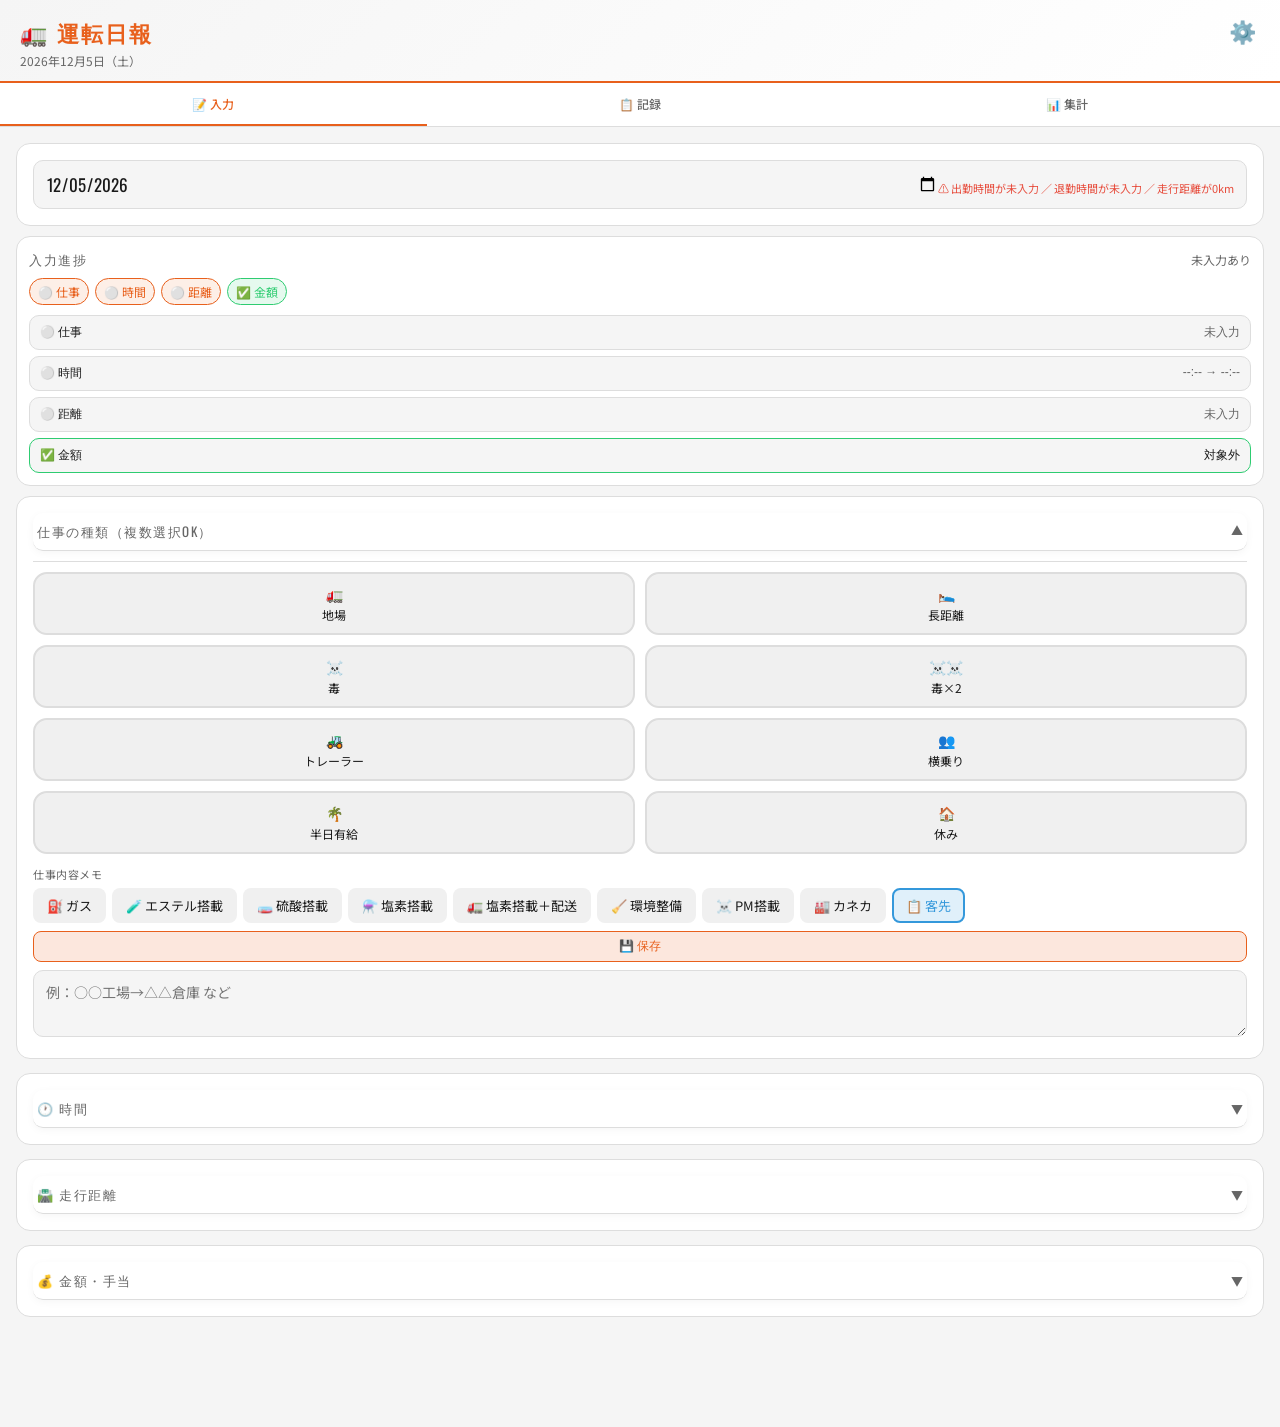
==== index.html @ b22218f9 "PROD: integrate request-ID backup confirmation and seven-day history" ====
<!DOCTYPE html>
<html lang="ja">
<head>
<meta charset="UTF-8">
<meta http-equiv="Content-Type" content="text/html; charset=UTF-8">
<meta name="viewport" content="width=device-width, initial-scale=1.0, maximum-scale=1.0, user-scalable=no">
<meta name="apple-mobile-web-app-capable" content="yes">
<meta name="apple-mobile-web-app-status-bar-style" content="black-translucent">
<meta name="theme-color" content="#0f1923">
<meta name="mobile-web-app-capable" content="yes">
<meta name="application-name" content="運転日報">
<title>🚛 運転日報</title>
<!-- latest: PROD complete integrated UTF-8 safe build 2026-09-01 -->
<link rel="manifest" href="manifest.json">
<link rel="preconnect" href="https://fonts.googleapis.com">
<link href="https://fonts.googleapis.com/css2?family=Oswald:wght@400;600;700&family=Noto+Sans+JP:wght@400;500;700&display=swap" rel="stylesheet">
<style>
:root{--bg:#f5f5f5;--surface:#ffffff;--surface2:#f0f0f0;--accent:#e8601c;--accent2:#c0440a;--text:#1a1a1a;--muted:#666666;--border:#dddddd;--green:#2ecc71;--red:#e74c3c;--blue:#3498db;--radius:14px;}
*{box-sizing:border-box;margin:0;padding:0;-webkit-tap-highlight-color:transparent}
body{background:var(--bg);color:var(--text);font-family:'Noto Sans JP',sans-serif;min-height:100dvh;padding-bottom:80px}
.header{background:linear-gradient(135deg,#f5f5f5 0%,#ffffff 100%);border-bottom:2px solid var(--accent);padding:16px 20px 12px;position:sticky;top:0;z-index:500}
.header h1{font-family:'Oswald',sans-serif;font-size:22px;font-weight:700;color:var(--accent);letter-spacing:2px}
.header-date{font-size:12px;color:var(--muted);margin-top:2px}
.tabs{display:flex;background:var(--surface);border-bottom:1px solid var(--border);position:sticky;top:72px;z-index:490;user-select:none}
.tab{flex:1;padding:12px 4px;text-align:center;font-size:12px;font-weight:500;color:var(--muted);cursor:pointer;border-bottom:2px solid transparent;transition:.2s;touch-action:manipulation}
.tab.active{color:var(--accent);border-bottom-color:var(--accent)}
.page{display:none;padding:16px}.page.active{display:block}
.section{background:var(--surface);border-radius:var(--radius);padding:16px;margin-bottom:14px;border:1px solid var(--border)}
.section-title{font-family:'Oswald',sans-serif;font-size:13px;letter-spacing:1.5px;color:var(--muted);text-transform:uppercase;margin-bottom:12px}
.job-grid{display:grid;grid-template-columns:1fr 1fr;gap:10px}
.job-btn{background:var(--surface2);border:2px solid var(--border);border-radius:var(--radius);padding:10px 6px;text-align:center;cursor:pointer;transition:.15s;font-size:12px;color:var(--text)}
.job-btn .emoji{font-size:14px;display:block;margin-bottom:2px}
.job-btn.selected{border-color:var(--accent);background:rgba(232,96,28,.12);color:var(--accent)}
.job-btn:active,.time-btn:active,.allow-btn:active{transform:scale(.96)}
.input-group{display:flex;flex-direction:column;gap:6px}
.input-label{font-size:11px;color:var(--muted);letter-spacing:.5px}
.input-field{background:var(--bg);border:1.5px solid var(--border);border-radius:10px;padding:10px 12px;color:var(--text);font-size:16px;font-family:'Oswald',sans-serif;width:100%;outline:none;transition:border-color .2s}
.input-field:focus{border-color:var(--accent)}
textarea.input-field{font-family:'Noto Sans JP',sans-serif;font-size:14px;line-height:1.6}
input[type=number]::-webkit-outer-spin-button,input[type=number]::-webkit-inner-spin-button{-webkit-appearance:none;margin:0}
input[type=number]{-moz-appearance:textfield}
.money-input-wrap{position:relative}.money-input-wrap .yen{position:absolute;right:12px;top:50%;transform:translateY(-50%);color:var(--muted);font-size:13px}
.time-btn-row{display:flex;flex-wrap:wrap;gap:6px}
.time-btn{background:var(--surface2);border:2px solid var(--border);border-radius:8px;padding:7px 0;width:40px;text-align:center;font-family:'Oswald',sans-serif;font-size:14px;color:var(--text);cursor:pointer;transition:.15s}
.time-btn.selected{background:rgba(232,96,28,.2);border-color:var(--accent);color:var(--accent)}
.time-btn.dim{opacity:.45;font-size:12px;padding:5px 0}
.allow-btn{background:var(--surface2);border:2px solid var(--border);border-radius:var(--radius);padding:12px 10px;text-align:center;cursor:pointer;transition:.15s;color:var(--text)}
.allow-btn.selected{border-color:var(--accent);background:rgba(232,96,28,.12)}
.memo-btn{background:var(--surface2);border:2px solid transparent;border-radius:8px;padding:6px 12px;font-size:13px;color:var(--text);cursor:pointer;transition:.15s}.memo-btn.memo-selected{border-color:var(--accent);background:rgba(232,96,28,.12);color:var(--accent)}
.memo-btn:active{background:rgba(232,96,28,.15);border-color:var(--accent);color:var(--accent)}
.cal-grid{display:grid;grid-template-columns:repeat(7,1fr);gap:3px;margin-bottom:14px}
.cal-head{text-align:center;font-size:11px;font-weight:600;padding:6px 0}
.cal-cell{background:var(--surface);border:1px solid var(--border);border-radius:8px;padding:5px 4px;min-height:80px}
.cal-cell.empty{background:transparent;border-color:transparent}
.cal-cell.has-data{border-color:var(--accent);background:rgba(232,96,28,.07);cursor:pointer}
.cal-cell.rest-day{border-color:var(--green)!important;background:rgba(46,204,113,.10)!important}
.cal-cell.half-paid-day{border-color:#9acd32!important;background:rgba(154,205,50,.10)!important}
.cal-day{font-family:'Oswald',sans-serif;font-size:14px;font-weight:600;line-height:1.2}
.cal-emoji{font-size:13px;margin-top:3px}.cal-time{font-size:9px;color:var(--muted);margin-top:2px}.cal-memo{font-size:8px;color:var(--muted);margin-top:2px;line-height:1.3;word-break:break-all}
.record-card{background:var(--surface);border:1px solid var(--border);border-radius:var(--radius);padding:14px;margin-bottom:10px;cursor:pointer}
.record-card.rest-day{border-color:var(--green);background:rgba(46,204,113,.08)}
.record-card.half-paid-day{border-color:#9acd32;background:rgba(154,205,50,.08)}
.record-top{display:flex;justify-content:space-between;align-items:center;margin-bottom:8px}.record-date{font-family:'Oswald',sans-serif;font-size:16px;color:var(--accent)}
.badge{background:rgba(232,96,28,.15);color:var(--accent);border-radius:6px;padding:2px 8px;font-size:12px}
.stats-grid{display:grid;grid-template-columns:1fr 1fr;gap:10px;margin-bottom:14px}.stat-card{background:var(--surface);border:1px solid var(--border);border-radius:var(--radius);padding:14px;text-align:center}
.stat-label{font-size:11px;color:var(--muted);margin-bottom:6px}.stat-value{font-family:'Oswald',sans-serif;font-size:22px;color:var(--accent)}.stat-unit{font-size:11px;color:var(--muted)}
.month-selector{display:flex;align-items:center;justify-content:space-between;background:var(--surface);border-radius:var(--radius);padding:12px 16px;margin-bottom:14px;border:1px solid var(--border)}
.month-btn{background:none;border:none;color:var(--accent);font-size:20px;cursor:pointer;padding:4px 8px}.month-label{font-family:'Oswald',sans-serif;font-size:18px;color:var(--text)}
.toast{position:fixed;bottom:100px;left:50%;transform:translateX(-50%) translateY(20px);background:var(--green);color:#fff;padding:10px 24px;border-radius:24px;font-size:14px;font-weight:500;opacity:0;transition:.3s;z-index:999;pointer-events:none}
.toast.show{opacity:1;transform:translateX(-50%) translateY(0)}
.date-input-wrap{background:var(--bg);border:1.5px solid var(--border);border-radius:10px;padding:10px 12px;display:flex;align-items:center}
.date-input-wrap:focus-within{border-color:var(--accent)}
.date-input-wrap input[type=date]{background:none;border:none;color:var(--text);font-size:15px;outline:none;flex:1;cursor:pointer}
.empty{text-align:center;color:var(--muted);padding:40px 20px;font-size:14px}.empty-icon{font-size:48px;margin-bottom:12px}
.modal-overlay{display:none;position:fixed;inset:0;background:rgba(0,0,0,.7);z-index:800;align-items:flex-end;justify-content:center;pointer-events:none}
.modal-overlay.open{display:flex;pointer-events:auto}.modal{background:var(--surface);border-radius:20px 20px 0 0;padding:20px;width:100%;max-height:86vh;overflow-y:auto;border-top:2px solid var(--accent)}
.modal-title{font-family:'Oswald',sans-serif;font-size:18px;color:var(--accent);margin-bottom:16px}
.modal-row{display:flex;justify-content:space-between;gap:12px;padding:8px 0;border-bottom:1px solid var(--border);font-size:14px}.modal-row-label{color:var(--muted)}
.modal-btns{display:grid;grid-template-columns:1fr 1fr 1fr;gap:8px;margin-top:16px}.modal-close,.modal-edit,.modal-delete{border-radius:10px;padding:12px;font-size:14px;cursor:pointer;background:var(--surface2);border:1px solid var(--border)}
.modal-edit{background:rgba(232,96,28,.15);border-color:var(--accent);color:var(--accent)}.modal-delete{background:rgba(231,76,60,.15);border-color:var(--red);color:var(--red)}
.export-section{background:var(--surface);border:1px solid var(--border);border-radius:var(--radius);padding:16px;margin-bottom:14px}.export-title{font-size:13px;color:var(--muted);margin-bottom:10px}
.export-text{background:var(--bg);border-radius:8px;padding:12px;font-size:12px;color:var(--text);white-space:pre-wrap;line-height:1.8;max-height:200px;overflow-y:auto;font-family:monospace}
.copy-btn,.main-btn{width:100%;background:var(--surface2);border:1px solid var(--border);border-radius:10px;padding:12px;color:var(--text);font-size:14px;cursor:pointer;margin-top:10px}
.main-btn.accent{background:linear-gradient(135deg,var(--accent2),var(--accent));border:none;color:#fff;font-family:'Oswald',sans-serif;font-size:16px;font-weight:600}
.accordion-body{display:none;margin-top:10px;border-top:1px solid var(--border);padding-top:10px}.accordion-body.open{display:block}.accordion-toggle{cursor:pointer;display:flex;justify-content:space-between;align-items:center;user-select:none}.accordion-toggle .arrow{font-size:12px;color:var(--muted);transition:.2s}.accordion-toggle.open .arrow{transform:rotate(180deg)}
#page-input .section{overflow:visible}#page-input .accordion-toggle{position:sticky;top:210px;z-index:80;background:var(--surface);padding:8px 4px;border-bottom:1px solid var(--border);border-radius:10px;box-shadow:0 2px 8px rgba(0,0,0,.04)}
.time-card{background:var(--bg);border:1.5px solid var(--border);border-radius:14px;padding:12px;margin-bottom:12px}.time-card-header{display:flex;justify-content:space-between;align-items:center;gap:8px;margin-bottom:10px;padding-bottom:8px;border-bottom:1px solid var(--border)}
.time-card-title{font-size:14px;font-weight:700;display:flex;align-items:center;gap:6px}.time-card-value{font-family:'Oswald',sans-serif;font-size:20px;color:var(--accent);margin-left:auto;white-space:nowrap}
.time-save-btn{background:rgba(232,96,28,.15);border:1.5px solid var(--accent);border-radius:8px;padding:6px 10px;color:var(--accent);font-size:12px;cursor:pointer;white-space:nowrap}
.time-subtitle{font-size:11px;color:var(--muted);margin:8px 0 5px}.time-card-start{border-left:4px solid var(--blue)}.time-card-end{border-left:4px solid var(--green)}.time-card-ot{border-left:4px solid var(--accent)}
.rate-note{font-size:11px;color:var(--muted);line-height:1.6;background:var(--bg);border:1px solid var(--border);border-radius:10px;padding:10px}
.backup-info{background:var(--bg);border:1px solid var(--border);border-radius:10px;padding:12px;font-size:12px;line-height:1.8}
.backup-preview-grid{display:grid;grid-template-columns:1fr 1fr;gap:8px;margin-top:10px}
.backup-preview-card{background:var(--bg);border:1px solid var(--border);border-radius:10px;padding:10px;text-align:center}
.backup-preview-label{font-size:10px;color:var(--muted);margin-bottom:4px}
.backup-preview-value{font-family:'Oswald',sans-serif;font-size:18px;color:var(--accent)}
.company-holiday-cell{border-color:#8e44ad!important;background:rgba(142,68,173,.10)!important}
.company-holiday-label{font-size:8px;color:#8e44ad;font-weight:700;margin-top:2px;line-height:1.25;word-break:break-all}
.company-holiday-list{display:flex;flex-direction:column;gap:8px;margin-top:10px}
.company-holiday-item{display:grid;grid-template-columns:auto 1fr auto;align-items:center;gap:8px;background:var(--bg);border:1px solid var(--border);border-radius:10px;padding:10px}
.company-holiday-date{font-family:'Oswald',sans-serif;font-size:13px;color:#8e44ad;white-space:nowrap}
.company-holiday-name{font-size:13px;word-break:break-word}
.company-holiday-actions{display:flex;gap:6px}
.company-holiday-action{border:1px solid var(--border);background:var(--surface);border-radius:8px;padding:6px 8px;font-size:11px;cursor:pointer}

</style>
</head>
<body>
<div class="header">
  <div style="display:flex;justify-content:space-between;align-items:center;">
    <h1>🚛 運転日報</h1>
    <button onclick="openSettings()" style="background:none;border:none;color:var(--muted);font-size:22px;cursor:pointer;padding:4px;">⚙️</button>
  </div>
  <div class="header-date" id="headerDate"></div>
</div>
<div class="tabs">
  <div class="tab active" onclick="showTab('input')">📝 入力</div>
  <div class="tab" onclick="showTab('records')">📋 記録</div>
  <div class="tab" onclick="showTab('stats')">📊 集計</div>
</div>

<div class="page active" id="page-input">
  <div class="section" style="position:sticky;top:108px;z-index:90;margin-bottom:10px;">
    <div class="date-input-wrap"><input type="date" id="inputDate" style="font-size:17px;font-family:'Oswald',sans-serif;"></div>
  </div>
  <div class="section" id="inputProgressSection" style="padding:12px;margin-bottom:10px;">
    <div style="display:flex;justify-content:space-between;align-items:center;gap:8px;">
      <div class="section-title" style="margin-bottom:0;">入力進捗</div>
      <div id="inputCompleteBadge" style="font-size:12px;color:var(--muted);">未入力あり</div>
    </div>
    <div id="inputProgressChips" style="display:flex;gap:6px;flex-wrap:wrap;margin-top:8px;"></div><div id="inputSummaryList" style="margin-top:10px;display:flex;flex-direction:column;gap:6px;"></div>
  </div>
  <div class="section">
    <div class="accordion-toggle" id="inputJobAccordionToggle" onclick="toggleAccordion(this)" data-id="inputJobAccordion">
      <div class="section-title" style="margin-bottom:0;">仕事の種類（複数選択OK）</div><span class="arrow">▼</span>
    </div>
    <div class="accordion-body open" id="inputJobAccordion" onclick="event.stopPropagation();">
      <div class="job-grid">
        <div class="job-btn" data-job="地場" onclick="toggleJob(this)"><span class="emoji">🚛</span>地場</div>
        <div class="job-btn" data-job="長距離" onclick="toggleJob(this)"><span class="emoji">🛌</span>長距離</div>
        <div class="job-btn" data-job="毒手当" onclick="toggleJob(this)"><span class="emoji">☠️</span>毒</div>
        <div class="job-btn" data-job="毒×2" onclick="toggleJob(this)"><span class="emoji">☠️☠️</span>毒×2</div>
        <div class="job-btn" data-job="トレーラー" onclick="toggleJob(this)"><span class="emoji">🚜</span>トレーラー</div>
        <div class="job-btn" data-job="横乗り" onclick="toggleJob(this)"><span class="emoji">👥</span>横乗り</div>
        <div class="job-btn" data-job="半日有給" onclick="toggleJob(this)"><span class="emoji">🌴</span>半日有給</div>
        <div class="job-btn" data-job="休み" onclick="toggleJob(this)"><span class="emoji">🏠</span>休み</div>
      </div>
      <div style="margin-top:12px;">
        <div class="input-label" style="margin-bottom:6px;">仕事内容メモ</div>
        <div style="display:flex;gap:6px;flex-wrap:wrap;margin-bottom:8px;align-items:center;">
          <div class="memo-btn" id="memoBtnGas" onclick="toggleSimpleMemoButton('ガス','memoBtnGas')">⛽ ガス</div>
          <div class="memo-btn" id="memoBtnEster" onclick="toggleEsterMemo()">🧪 エステル搭載</div>
          <div class="memo-btn" id="memoBtnSulfuric" onclick="toggleSulfuricMemo()">🧫 硫酸搭載</div>
          <div class="memo-btn" id="memoBtnChlorine" onclick="toggleChlorineOnlyTask()">⚗️ 塩素搭載</div>
          <div class="memo-btn" id="memoBtnChlorineDelivery" onclick="toggleChlorineDeliveryTask()">🚛 塩素搭載＋配送</div>
          <div class="memo-btn" id="memoBtnEnvironment" onclick="toggleEnvironmentTask()">🧹 環境整備</div>
          <div class="memo-btn" id="memoBtnPm" onclick="togglePmMemo()">☠️ PM搭載</div>
          <div class="memo-btn" id="memoBtnKaneka" onclick="toggleKanekaMemo()">🏭 カネカ</div>
          <div class="memo-btn" onclick="openFareTableForMemo()" style="background:rgba(52,152,219,.15);border-color:var(--blue);color:var(--blue);">📋 客先</div>
        </div>
        <button onclick="saveRecordAndMoveNext('inputJobAccordion')" class="time-save-btn" style="width:100%;margin-bottom:8px;">💾 保存</button>
        <textarea class="input-field" id="jobMemo" rows="2" placeholder="例：○○工場→△△倉庫 など"></textarea>
      </div>
    </div>
  </div>

  <div class="section">
    <div class="accordion-toggle" id="inputTimeAccordionToggle" onclick="toggleAccordion(this)" data-id="inputTimeAccordion">
      <div class="section-title" style="margin-bottom:0;">🕐 時間</div><span class="arrow">▼</span>
    </div>
    <div class="accordion-body open" id="inputTimeAccordion" onclick="event.stopPropagation();">
      <div class="time-card time-card-start">
        <div class="time-card-header"><div class="time-card-title">🚚 出勤時間</div><div class="time-card-value" id="startTimeDisplay">--:--</div><button class="time-save-btn" onclick="saveRecordAndMoveNext('inputTimeAccordion')">💾 保存</button></div>
        <div class="time-subtitle">時間</div><div class="time-btn-row" id="startHourBtns"></div>
        <div class="time-subtitle">分</div><div class="time-btn-row" id="startMinBtns"><div class="time-btn" onclick="setMin('start',0)">00</div><div class="time-btn" onclick="setMin('start',30)">30</div></div>
      </div>
      <div class="time-card time-card-end">
        <div class="time-card-header"><div class="time-card-title">🏁 退勤時間</div><div class="time-card-value" id="endTimeDisplay">--:--</div></div>
        <div class="time-subtitle">時間</div><div class="time-btn-row" id="endHourBtns"></div>
        <div class="time-subtitle">分</div><div class="time-btn-row" id="endMinBtns"><div class="time-btn" onclick="setMin('end',0)">00</div><div class="time-btn" onclick="setMin('end',15)">15</div><div class="time-btn" onclick="setMin('end',30)">30</div><div class="time-btn" onclick="setMin('end',45)">45</div></div>
      </div>
      <div class="time-card time-card-ot">
        <div class="time-card-header"><div class="time-card-title">⏰ 残業時間</div><div class="time-card-value" id="overtimeDisplay">なし</div><button class="time-save-btn" onclick="saveRecordAndMoveNext('inputTimeAccordion')">💾 保存</button></div>
        <div class="time-subtitle">時間（0=残業なし）</div><div class="time-btn-row" id="overtimeHourBtns"></div>
        <div class="time-subtitle">分</div><div class="time-btn-row" id="overtimeMinBtns"><div class="time-btn" onclick="setOvertimeMin(0)">0</div><div class="time-btn" onclick="setOvertimeMin(15)">.25</div><div class="time-btn" onclick="setOvertimeMin(30)">.5</div><div class="time-btn" onclick="setOvertimeMin(45)">.75</div></div>
      </div>
      <input type="hidden" id="startTime"><input type="hidden" id="endTime">
    </div>
  </div>

  <div class="section">
    <div class="accordion-toggle" id="inputDistanceAccordionToggle" onclick="toggleAccordion(this)" data-id="inputDistanceAccordion">
      <div class="section-title" style="margin-bottom:0;">🛣️ 走行距離</div><span class="arrow">▼</span>
    </div>
    <div class="accordion-body" id="inputDistanceAccordion" onclick="event.stopPropagation();">
      <button onclick="saveRecordAndMoveNext('inputDistanceAccordion')" class="time-save-btn" style="width:100%;margin-bottom:8px;">💾 保存</button>
      <div style="display:flex;flex-direction:column;gap:8px;">
        <div style="display:flex;align-items:center;gap:8px;"><div style="font-size:11px;color:var(--muted);min-width:36px;">1台目</div><input class="input-field" type="number" id="distance1" placeholder="0" oninput="updateTotalDistance()" style="flex:1;"><div style="font-size:11px;color:var(--muted);">km</div></div>
        <div style="display:flex;align-items:center;gap:8px;"><div style="font-size:11px;color:var(--muted);min-width:36px;">2台目</div><input class="input-field" type="number" id="distance2" placeholder="0" oninput="updateTotalDistance()" style="flex:1;"><div style="font-size:11px;color:var(--muted);">km</div></div>
        <div style="display:flex;align-items:center;gap:8px;"><div style="font-size:11px;color:var(--muted);min-width:36px;">3台目</div><input class="input-field" type="number" id="distance3" placeholder="0" oninput="updateTotalDistance()" style="flex:1;"><div style="font-size:11px;color:var(--muted);">km</div></div>
        <div style="display:flex;justify-content:space-between;align-items:center;padding:8px 0;border-top:1px solid var(--border);"><div style="font-size:13px;color:var(--muted);">合計</div><div style="font-family:'Oswald',sans-serif;font-size:18px;color:var(--accent);" id="distanceTotal">0 <span style="font-size:12px;color:var(--muted);">km</span></div></div>
      </div>
      <div id="twoManDistanceInfo" style="display:none;margin-top:8px;padding:12px;border:1px solid var(--accent);border-radius:10px;background:rgba(230,105,25,.08);font-size:13px;line-height:1.8;"></div><input type="hidden" id="distance">
    </div>
  </div>

  <div class="section">
    <div class="accordion-toggle" id="inputPayAccordionToggle" onclick="toggleAccordion(this)" data-id="inputPayAccordion">
      <div class="section-title" style="margin-bottom:0;">💰 金額・手当</div><span class="arrow">▼</span>
    </div>
    <div class="accordion-body" id="inputPayAccordion" onclick="event.stopPropagation();">
      <div style="display:flex;flex-direction:column;gap:14px;">
        <div class="input-group">
          <div class="input-label">🛌 長距離手当（円）</div>
          <div class="money-input-wrap"><input class="input-field" type="number" id="longDistancePay" placeholder="0" style="padding-right:32px;"><span class="yen">円</span></div>
          <button onclick="openFareTable()" class="copy-btn" style="background:rgba(52,152,219,.15);border-color:var(--blue);color:var(--blue);">📋 運行料金表を見る</button>
          <button onclick="saveRecordAndMoveNext('inputPayAccordion')" class="copy-btn" style="background:rgba(232,96,28,.15);border-color:var(--accent);color:var(--accent);">💾 保存</button>
        </div>
        <div>
          <div class="input-label" style="margin-bottom:8px;">☠️ 毒手当（1回 2,500円）</div>
          <div style="display:grid;grid-template-columns:1fr 1fr;gap:8px;">
            <div class="allow-btn" id="toxicBtn1" onclick="selectToxic(1)"><span style="font-size:20px;">☠️</span><div style="font-size:13px;font-weight:600;margin-top:4px;">×1</div><div style="font-size:11px;color:var(--muted);">2,500円</div></div>
            <div class="allow-btn" id="toxicBtn2" onclick="selectToxic(2)"><span style="font-size:20px;">☠️☠️</span><div style="font-size:13px;font-weight:600;margin-top:4px;">×2</div><div style="font-size:11px;color:var(--muted);">5,000円</div></div>
          </div>
          <div style="font-size:11px;color:var(--muted);margin-top:6px;text-align:right;" id="toxicDisplay">未選択</div>
        </div>
        <div>
          <div class="input-label" style="margin-bottom:8px;">🚜 トレーラー手当（3,000円）</div>
          <div class="allow-btn" id="trailerBtn" onclick="toggleTrailer()" style="display:flex;align-items:center;gap:12px;text-align:left;padding:12px 16px;">
            <span style="font-size:24px;">🚜</span><div><div style="font-size:13px;font-weight:600;">トレーラー手当</div><div style="font-size:11px;color:var(--muted);">3,000円</div></div><div style="margin-left:auto;font-size:11px;" id="trailerStatus">タップでON</div>
          </div>
        </div>
      </div>
    </div>
  </div>
</div>

<div class="page" id="page-records">
  <div style="position:sticky;top:108px;z-index:90;background:var(--bg);padding-bottom:8px;">
    <div class="month-selector" style="margin-bottom:0;display:grid;grid-template-columns:40px 1fr auto 40px;align-items:center;gap:4px;">
      <button class="month-btn" onclick="changeMonth(-1)">&#8249;</button>
      <div class="month-label" id="recordsMonthLabel" style="font-size:22px;text-align:center;"></div>
      <div id="monthOvertimeSummaryText" style="font-family:'Oswald',sans-serif;font-size:15px;color:var(--accent);white-space:nowrap;text-align:right;"></div>
      <button class="month-btn" onclick="changeMonth(1)">&#8250;</button>
    </div>
  </div>
  <div id="recordsList"></div>
  <div style="padding:12px 0 0;"><input class="input-field" type="text" id="searchBox" placeholder="🔍 仕事内容を検索..." oninput="renderRecords()" style="font-size:14px;font-family:'Noto Sans JP',sans-serif;"></div>
  <div class="section" style="margin-top:10px;" id="leaveSection">
    <div class="section-title">📅 残日数管理</div>
    <div style="display:grid;grid-template-columns:1fr 1fr;gap:10px;margin-bottom:12px;">
      <div><div class="input-label" style="margin-bottom:6px;">🌴 月初有給残（日）</div><input class="input-field" type="number" id="leaveStartYukyu" placeholder="0" step="0.5" inputmode="decimal" style="font-size:20px;text-align:center;" oninput="saveLeaveStart(false)" onblur="saveLeaveStart(true)" min="0"></div>
      <div><div class="input-label" style="margin-bottom:6px;">🔄 月初代休残（日）</div><input class="input-field" type="number" id="leaveStartDaikyu" placeholder="0" step="1" inputmode="numeric" style="font-size:20px;text-align:center;" oninput="saveLeaveStart(false)" onblur="saveLeaveStart(true)" min="0"></div>
    </div>
    <div style="border-top:1px solid var(--border);padding-top:12px;display:grid;grid-template-columns:1fr 1fr;gap:10px;">
      <div class="stat-card" style="padding:12px;background:rgba(232,96,28,.08);border-color:var(--accent);"><div class="stat-label">🌴 現在有給残</div><div class="stat-value" id="leaveCurrentYukyu">0<span class="stat-unit"> 日</span></div></div>
      <div class="stat-card" style="padding:12px;background:rgba(46,204,113,.08);border-color:var(--green);"><div class="stat-label">🔄 現在代休残</div><div class="stat-value" id="leaveCurrentDaikyu" style="color:var(--green);">0<span class="stat-unit"> 日</span></div></div>
    </div>
    <div style="margin-top:10px;display:grid;grid-template-columns:1fr 1fr;gap:10px;">
      <div class="stat-card" style="padding:12px;background:rgba(154,205,50,.10);border-color:#9acd32;"><div class="stat-label">🌴 半日有給 使用合計</div><div class="stat-value" id="halfLeaveUsedYear" style="color:#6b9b00;">0<span class="stat-unit"> / 12回</span></div><div id="halfLeaveUsedDetail" style="font-size:10px;color:var(--muted);margin-top:4px;line-height:1.5;">手入力 0回 ＋ アプリ記録 0回</div></div>
      <div class="stat-card" style="padding:12px;background:rgba(52,152,219,.08);border-color:var(--blue);"><div class="stat-label">📅 半日有給 残り</div><div class="stat-value" id="halfLeaveRemainYear" style="color:var(--blue);">12<span class="stat-unit"> 回</span></div></div>
    </div>

    <div style="margin-top:10px;background:var(--bg);border:1px solid var(--border);border-radius:10px;padding:12px;">
      <div class="input-label" style="margin-bottom:6px;">🌴 アプリ開始前の半日有給 使用回数</div>
      <div style="display:flex;align-items:center;gap:8px;">
        <input class="input-field" type="number" id="halfLeaveManualUsed" placeholder="0" step="1" min="0" max="12" inputmode="numeric" style="font-size:20px;text-align:center;" oninput="saveHalfLeaveManualUsed(false)" onblur="saveHalfLeaveManualUsed(true)">
        <span style="font-size:13px;color:var(--muted);white-space:nowrap;">回</span>
      </div>
      <div id="halfLeaveManualYearLabel" style="font-size:10px;color:var(--muted);margin-top:6px;line-height:1.5;">今年、アプリを使い始める前に取得した回数を入力</div>
    </div>

    <button onclick="clearLeaveStartManualThisMonth()" class="copy-btn" style="background:rgba(52,152,219,.12);border-color:var(--blue);color:var(--blue);margin-top:10px;">🔄 この月を前月末残から自動計算に戻す</button>
    <div id="leaveBreakdown" style="margin-top:12px;font-size:12px;color:var(--muted);line-height:1.8;background:var(--bg);border:1px solid var(--border);border-radius:10px;padding:10px;"></div>
  </div>
</div>

<div class="page" id="page-stats">
  <div style="position:sticky;top:108px;z-index:90;background:var(--bg);padding-bottom:8px;">
    <div class="month-selector" style="margin-bottom:0;"><button class="month-btn" onclick="changeStatsMonth(-1)">&#8249;</button><div class="month-label" id="statsMonthLabel" style="font-size:22px;"></div><button class="month-btn" onclick="changeStatsMonth(1)">&#8250;</button></div>
  </div>
  <div class="stats-grid" id="statsGrid"></div>
  <div class="export-section">
    <div class="accordion-toggle" id="exportAccordionToggle" onclick="toggleAccordion(this)" data-id="exportAccordion"><div class="export-title" style="margin-bottom:0;">📋 スプレッドシート用コピー（タブ区切り）</div><span class="arrow">▼</span></div>
    <div class="accordion-body" id="exportAccordion" onclick="event.stopPropagation();"><div class="export-text" id="exportText"></div><button class="copy-btn" onclick="copyExport()">📋 クリップボードにコピー</button></div>
  </div>
</div>

<div class="modal-overlay" id="modalOverlay" onclick="closeModal(event)"><div class="modal"><div class="modal-title" id="modalTitle"></div><div id="modalContent"></div><div class="modal-btns"><button class="modal-close" onclick="closeModalDirect()">閉じる</button><button class="modal-edit" onclick="editFromModal()">✏️ 編集</button><button class="modal-delete" onclick="deleteRecord()">🗑️ 削除</button></div></div></div>
<div class="modal-overlay" id="fareOverlay" onclick="closeFareTable(event)"><div class="modal" style="max-height:90vh;"><div style="display:flex;justify-content:space-between;align-items:center;margin-bottom:12px;"><div class="modal-title" style="margin-bottom:0;">📋 運行料金表</div><button onclick="closeFareTableDirect()" style="background:none;border:none;color:var(--muted);font-size:20px;cursor:pointer;">✕</button></div><input class="input-field" type="text" id="fareSearch" placeholder="🔍 客先名を検索..." oninput="renderFareTable()" style="font-size:14px;font-family:'Noto Sans JP',sans-serif;margin-bottom:12px;"><div style="display:flex;gap:6px;flex-wrap:wrap;margin-bottom:12px;" id="fareCategoryBtns"></div><div id="fareList" style="max-height:55vh;overflow-y:auto;"></div></div></div>
<div class="modal-overlay" id="settingsOverlay" onclick="closeSettings(event)">
  <div class="modal">
    <div style="display:flex;justify-content:space-between;align-items:center;margin-bottom:16px;"><div class="modal-title" style="margin-bottom:0;">⚙️ 設定</div><button onclick="closeSettingsDirect()" style="background:none;border:none;color:var(--muted);font-size:20px;cursor:pointer;">✕</button></div>
    <div style="display:flex;flex-direction:column;gap:16px;">
      <div class="section-title">💰 単価設定</div><div class="rate-note">単価は「保存した日の記録」に固定されます。来年1月に単価を変更しても、今年保存済みの残業代・休日代は変わりません。</div>
      <div><div class="input-label" style="margin-bottom:6px;">⏰ 時間外単価（円/h）</div><input class="input-field" type="number" id="settingOTRate" placeholder="1938"></div>
      <div><div class="input-label" style="margin-bottom:6px;">🌅 休日単価（円/h）</div><input class="input-field" type="number" id="settingHolidayRate" placeholder="2060"></div>
      <button onclick="saveSettings()" class="main-btn accent">💾 単価を保存</button>
      <hr style="border:none;border-top:1px solid var(--border);">
      <div class="section-title" style="margin-bottom:0;">🏢 会社休日管理</div>
      <div class="rate-note">お盆休み・年末年始・GWなど、会社独自の休日を登録できます。登録日は休日手当・代休判定の対象になり、未入力の日を開くと「休み」と休日名が自動入力されます。</div>
      <div style="display:grid;grid-template-columns:1fr;gap:8px;">
        <div><div class="input-label" style="margin-bottom:6px;">日付</div><input class="input-field" type="date" id="companyHolidayDate"></div>
        <div><div class="input-label" style="margin-bottom:6px;">休日名</div><input class="input-field" type="text" id="companyHolidayName" placeholder="例：お盆休み"></div>
      </div>
      <input type="hidden" id="companyHolidayEditingDate">
      <div style="display:grid;grid-template-columns:1fr 1fr;gap:8px;">
        <button onclick="clearCompanyHolidayEditor()" class="copy-btn" style="margin-top:10px;">入力をクリア</button>
        <button onclick="saveCompanyHoliday()" class="main-btn accent" style="margin-top:10px;">＋ 休日を保存</button>
      </div>
      <div id="companyHolidayList" class="company-holiday-list"></div>

      <hr style="border:none;border-top:1px solid var(--border);">
      <div class="section-title" style="margin-bottom:0;">🛡️ 安全・便利機能</div>
      <button onclick="backupData({monthEnd:true})" class="copy-btn" style="border-color:#6c5ce7;color:#6c5ce7;">📦 月末バックアップを作成</button>
      <div id="backupGenerationList" style="font-size:11px;color:var(--muted);line-height:1.7;"></div>
      <hr style="border:none;border-top:1px solid var(--border);">
      <div class="section-title" style="margin-bottom:0;">🔒 月末締め</div>
      <div class="rate-note">締めた月は勤務記録の新規保存・編集・削除をロックします。解除もできます。</div>
      <input class="input-field" type="month" id="monthCloseTarget">
      <div style="display:grid;grid-template-columns:1fr 1fr;gap:8px;">
        <button onclick="closeWorkMonth()" class="copy-btn" style="border-color:var(--red);color:var(--red);">🔒 この月を締める</button>
        <button onclick="reopenWorkMonth()" class="copy-btn" style="border-color:var(--green);color:var(--green);">🔓 締め解除</button>
      </div>
      <div id="closedMonthList" style="font-size:11px;color:var(--muted);line-height:1.7;"></div>
<hr style="border:none;border-top:1px solid var(--border);">
      <div class="section-title" style="margin-bottom:0;">💾 バックアップ</div>
      <div class="backup-info">
        日報・単価・有給・代休・入力状態など、テスト版の保存データをまとめて保存します。復元前に内容を確認できます。<br>
        <b>🔒 毎日1回 自動バックアップ：ON</b><br>
        その日の最初の操作時に、JSONバックアップを端末のダウンロードフォルダへ自動保存します。ファイル名は「運転日報_日次バックアップ_日付_時刻.json」です。
      </div>
      <button onclick="backupData()" class="copy-btn" style="background:rgba(46,204,113,.15);border-color:var(--green);color:var(--green);">💾 完全バックアップを作成</button>
      <hr style="border:none;border-top:1px solid var(--border);">
      <div class="section-title" style="margin-bottom:0;">☁️ Google Drive 自動バックアップ【PROD / Apps Script】</div>
      <div class="backup-info" style="line-height:1.7;">
        Google Apps Scriptを中継して、Google Driveへ日次バックアップを保存します。<br>
        <b>Google Driveの再ログイン操作なし</b>で使える方式です。<br>
        設定した保持数を超えると、古いDriveバックアップから自動削除します。<br>
        <b>端末Downloads内のJSONは削除しません。</b>
      </div>
      <label class="input-label" for="gasWebAppUrl">Apps Script ウェブアプリURL</label>
      <input class="input-field" type="url" id="gasWebAppUrl" placeholder="https://script.google.com/macros/s/...../exec" autocomplete="off" oninput="saveGasBackupSettings(false)" onblur="saveGasBackupSettings(true)">
      <label class="input-label" for="gasBackupKey">バックアップ用合言葉</label>
      <input class="input-field" type="password" id="gasBackupKey" placeholder="自分で決めた合言葉" autocomplete="off" oninput="saveGasBackupSettings(false)" onblur="saveGasBackupSettings(true)">
      <label class="input-label" for="gasRetentionCount">Driveに残すバックアップ数（5〜10）</label>
      <select class="input-field" id="gasRetentionCount" onchange="saveGasBackupSettings(true)">
        <option value="5">5個</option>
        <option value="6">6個</option>
        <option value="7" selected>7個</option>
        <option value="8">8個</option>
        <option value="9">9個</option>
        <option value="10">10個</option>
      </select>
      <div style="display:grid;grid-template-columns:1fr 1fr;gap:8px;">
        <button onclick="testGasConnection()" class="copy-btn" style="border-color:#4285f4;color:#4285f4;">🔗 接続テスト</button>
        <button type="button" id="gasBackupToggleBtn" onclick="toggleGasBackup();return false;" class="copy-btn" style="border-color:var(--muted);color:var(--muted);">自動保存OFF</button>
      </div>
      <button onclick="manualGasDriveBackup()" class="copy-btn" style="background:rgba(66,133,244,.10);border-color:#4285f4;color:#4285f4;">☁️ 今すぐDriveへバックアップ</button>
      <div id="gasBackupStatus" style="font-size:11px;color:var(--muted);line-height:1.7;"></div>
      <iframe id="gasBackupFrame" name="gasBackupFrame" style="display:none;width:0;height:0;border:0;"></iframe>
    <input type="file" id="recordsOnlyRestoreFile" accept=".json,application/json" style="display:none" onchange="restoreRecordsOnly(this)">
    <button onclick="document.getElementById('recordsOnlyRestoreFile').click()" class="copy-btn" style="background:rgba(52,152,219,.10);border-color:var(--blue);color:var(--blue);">🛟 勤務記録だけ復元（設定はそのまま）</button>
    <div style="font-size:10px;color:var(--muted);line-height:1.6;margin-top:6px;">古いバックアップから勤務記録だけを取り込みます。有給・代休・会社休日・各種設定は変更しません。同じ日付の記録が現在側にある場合は現在の記録を優先します。</div>
      <label style="width:100%;display:block;text-align:center;background:rgba(52,152,219,.15);border:1.5px solid var(--blue);border-radius:10px;padding:12px;color:var(--blue);font-size:14px;cursor:pointer;">📂 バックアップを選んで内容確認<input type="file" id="settingsRestoreFile" accept=".json,application/json" style="display:none;" onchange="previewBackupFile(this)"></label>
      <div id="backupLastStatus" style="font-size:11px;color:var(--muted);line-height:1.6;"></div>
      <hr style="border:none;border-top:1px solid var(--border);"><div class="section-title" style="margin-bottom:0;">🔧 データ管理</div><div class="rate-note" style="color:var(--red);">通常は触らなくて大丈夫です。</div><button onclick="fixAllRecords()" class="copy-btn" style="background:rgba(231,76,60,.10);border-color:var(--red);color:var(--red);">🔧 全データを修正する</button>
    </div>
  </div>
</div>
<div class="modal-overlay" id="backupPreviewOverlay" onclick="closeBackupPreview(event)">
  <div class="modal">
    <div style="display:flex;justify-content:space-between;align-items:center;margin-bottom:12px;"><div class="modal-title" style="margin-bottom:0;">👀 バックアップ内容確認</div><button onclick="closeBackupPreviewDirect()" style="background:none;border:none;color:var(--muted);font-size:20px;cursor:pointer;">✕</button></div>
    <div id="backupPreviewContent"></div>
    <div class="rate-note" style="margin-top:12px;color:var(--red);">復元すると現在のテスト版データは選択した内容に置き換わります。</div>
    <div style="display:grid;grid-template-columns:1fr 1fr;gap:8px;margin-top:14px;"><button onclick="closeBackupPreviewDirect()" class="copy-btn" style="margin-top:0;">キャンセル</button><button onclick="confirmRestoreBackup()" class="main-btn accent" style="margin-top:0;">この内容で復元</button></div>
  </div>
</div>
<div class="toast" id="toast"></div>

<script>

var STORAGE_PREFIX='';
function devKey(key){return STORAGE_PREFIX+String(key);}
function devGetItem(key){return localStorage.getItem(devKey(key));}
function devSetItem(key,value){return localStorage.setItem(devKey(key),value);}
function devRemoveItem(key){return localStorage.removeItem(devKey(key));}
function devStorageKeys(){return Object.keys(localStorage).filter(function(k){return k.indexOf(STORAGE_PREFIX)===0;}).map(function(k){return k.slice(STORAGE_PREFIX.length);});}


var JOB_EMOJI={'地場':'🚛','長距離':'🛌','毒手当':'☠️','毒×2':'☠️☠️','トレーラー':'🚜','横乗り':'👥','半日有給':'🌴','休み':'🏠'};
var HOLIDAYS=new Set([
'2024-01-01','2024-01-08','2024-02-11','2024-02-12','2024-02-23','2024-03-20','2024-04-29','2024-05-03','2024-05-04','2024-05-05','2024-05-06','2024-07-15','2024-08-11','2024-08-12','2024-09-16','2024-09-22','2024-09-23','2024-10-14','2024-11-03','2024-11-04','2024-11-23',
'2025-01-01','2025-01-13','2025-02-11','2025-02-23','2025-02-24','2025-03-20','2025-04-29','2025-05-03','2025-05-04','2025-05-05','2025-05-06','2025-07-21','2025-08-11','2025-09-15','2025-09-22','2025-09-23','2025-10-13','2025-11-03','2025-11-23','2025-11-24',
'2026-01-01','2026-01-02','2026-01-03','2026-01-12','2026-02-11','2026-02-23','2026-03-20','2026-04-29','2026-05-01','2026-05-03','2026-05-04','2026-05-05','2026-05-06','2026-07-20','2026-08-11','2026-09-21','2026-09-22','2026-09-23','2026-10-12','2026-11-03','2026-11-23']);
var COMPANY_SAT_OFF=new Set(['2026-01-10','2026-01-24','2026-01-31','2026-02-07','2026-02-21','2026-03-07','2026-03-14','2026-03-28','2026-04-04','2026-04-11','2026-04-18','2026-04-25','2026-05-16','2026-05-23','2026-05-30','2026-06-06','2026-06-13','2026-06-20','2026-06-27','2026-07-04','2026-07-11','2026-07-18','2026-08-01','2026-08-08','2026-08-13','2026-08-14','2026-08-15','2026-08-22','2026-08-29','2026-09-05','2026-09-12','2026-09-19','2026-10-03','2026-10-10','2026-10-24','2026-10-31','2026-11-14','2026-11-21','2026-12-05','2026-12-12','2026-12-19','2026-12-26','2026-12-30','2026-12-31']);
var selectedJobs=[],toxicCount=0,trailerOn=false,editingId=null;
var currentMonth=new Date().getMonth(),currentYear=new Date().getFullYear();
var statsMonth=new Date().getMonth(),statsYear=new Date().getFullYear();
var activeModal=null,deleteConfirmMode=false;
var timeState={start:{h:null,m:null},end:{h:null,m:null}};
var otState={h:null,m:null};

function getLocalDateStr(){var d=new Date();return d.getFullYear()+'-'+String(d.getMonth()+1).padStart(2,'0')+'-'+String(d.getDate()).padStart(2,'0');}
function getRecords(){try{return JSON.parse(devGetItem('truckRecords')||'[]');}catch(e){return []}}
function saveRecords(r){devSetItem('truckRecords',JSON.stringify(r));}
function getCurrentOTRate(){return parseInt(devGetItem('otRate'))||1938;}
function getCurrentHolidayRate(){return parseInt(devGetItem('holRate'))||2060;}
function getRateForRecord(r){return {otRate:parseInt(r&&r.otRate)||getCurrentOTRate(),holidayRate:parseInt(r&&r.holidayRate)||getCurrentHolidayRate()};}
function migrateRecordRates(){
  var changed=false,ot=getCurrentOTRate(),hol=getCurrentHolidayRate();
  var records=getRecords().map(function(r){
    if(!r.otRate){r.otRate=ot;changed=true;}
    if(!r.holidayRate){r.holidayRate=hol;changed=true;}
    return r;
  });
  if(changed)saveRecords(records);
}
function calcWorkHours(s,e){if(!s||!e)return null;var sh=parseInt(s.split(':')[0]),sm=parseInt(s.split(':')[1]),eh=parseInt(e.split(':')[0]),em=parseInt(e.split(':')[1]);var mins=(eh*60+em)-(sh*60+sm);if(mins<0)mins+=24*60;return(mins/60).toFixed(1);}
function getAllowanceDistance(r){var km=parseFloat(r&&r.distance)||0;return r&&(r.jobs||[]).includes("横乗り")?Math.floor(km/2):km;}
function calcRecordDistPay(r){return calcDistPay(getAllowanceDistance(r));}
function updateTwoManDistanceInfo(){var el=document.getElementById("twoManDistanceInfo");if(!el)return;var on=selectedJobs.includes("横乗り");el.style.display=on?"block":"none";if(!on)return;var km=parseFloat(document.getElementById("distance").value)||0;var half=Math.floor(km/2);el.innerHTML="👥 <b>ツーマン走行</b><div>実走行距離：<b>"+km.toLocaleString()+" km</b></div><div style=\"color:var(--accent);font-weight:700;\">手当対象距離："+half.toLocaleString()+" km</div><div>距離手当："+calcDistPay(half).toLocaleString()+" 円</div><div style=\"font-size:11px;color:var(--muted);\">※ 実走行距離 ÷ 2（小数点以下切り捨て）。他の手当は通常どおり。</div>";}
function calcDistPay(km){km=parseFloat(km)||0;if(km<=0)return 0;if(km<=800)return Math.round(km*8);return Math.round(800*8+(km-800)*18);}
function getCompanyHolidays(){
  try{
    var data=JSON.parse(devGetItem('companyHolidays')||'{}');
    return data&&typeof data==='object'&&!Array.isArray(data)?data:{};
  }catch(e){return {}}
}
function saveCompanyHolidays(data){devSetItem('companyHolidays',JSON.stringify(data||{}));}
function getCompanyHolidayName(dateStr){return getCompanyHolidays()[dateStr]||'';}
function isCompanyHoliday(dateStr){return !!getCompanyHolidayName(dateStr);}
function saveCompanyHoliday(){
  var dateEl=document.getElementById('companyHolidayDate');
  var nameEl=document.getElementById('companyHolidayName');
  var editEl=document.getElementById('companyHolidayEditingDate');
  var date=dateEl?dateEl.value:'';
  var name=nameEl?nameEl.value.trim():'';
  if(!date){showToast('❗ 休日の日付を選んでください',true);return;}
  if(!name){showToast('❗ 休日名を入力してください',true);return;}
  var data=getCompanyHolidays();
  var oldDate=editEl?editEl.value:'';
  if(oldDate&&oldDate!==date)delete data[oldDate];
  data[date]=name;
  saveCompanyHolidays(data);
  clearCompanyHolidayEditor();
  renderCompanyHolidayList();
  renderRecords();
  if(document.getElementById('page-stats').classList.contains('active'))renderStats();
  showToast('✅ 会社休日を保存しました');
}
function editCompanyHoliday(dateStr){
  var data=getCompanyHolidays();
  var dateEl=document.getElementById('companyHolidayDate');
  var nameEl=document.getElementById('companyHolidayName');
  var editEl=document.getElementById('companyHolidayEditingDate');
  if(dateEl)dateEl.value=dateStr;
  if(nameEl)nameEl.value=data[dateStr]||'';
  if(editEl)editEl.value=dateStr;
  if(nameEl)nameEl.focus();
}
function deleteCompanyHoliday(dateStr){
  var data=getCompanyHolidays();
  if(!data[dateStr])return;
  if(!confirm(dateStr.replace(/-/g,'/')+'「'+data[dateStr]+'」を削除しますか？'))return;
  delete data[dateStr];
  saveCompanyHolidays(data);
  clearCompanyHolidayEditor();
  renderCompanyHolidayList();
  renderRecords();
  if(document.getElementById('page-stats').classList.contains('active'))renderStats();
  showToast('🗑️ 会社休日を削除しました');
}
function clearCompanyHolidayEditor(){
  var dateEl=document.getElementById('companyHolidayDate');
  var nameEl=document.getElementById('companyHolidayName');
  var editEl=document.getElementById('companyHolidayEditingDate');
  if(dateEl)dateEl.value='';
  if(nameEl)nameEl.value='';
  if(editEl)editEl.value='';
}
function renderCompanyHolidayList(){
  var el=document.getElementById('companyHolidayList');
  if(!el)return;
  var data=getCompanyHolidays();
  var dates=Object.keys(data).sort();
  if(!dates.length){
    el.innerHTML='<div style="font-size:12px;color:var(--muted);text-align:center;padding:10px;">登録された会社休日はありません</div>';
    return;
  }
  el.innerHTML=dates.map(function(dateStr){
    return '<div class="company-holiday-item"><div class="company-holiday-date">'+escapeHtml(dateStr.replace(/-/g,'/'))+'</div><div class="company-holiday-name">'+escapeHtml(data[dateStr])+'</div><div class="company-holiday-actions"><button class="company-holiday-action" onclick="editCompanyHoliday(\''+escapeJs(dateStr)+'\')">編集</button><button class="company-holiday-action" style="color:var(--red);border-color:var(--red);" onclick="deleteCompanyHoliday(\''+escapeJs(dateStr)+'\')">削除</button></div></div>';
  }).join('');
}
function applyCompanyHolidayDefaults(dateStr){
  var name=getCompanyHolidayName(dateStr);
  if(!name)return false;
  selectedJobs=['休み'];
  document.querySelectorAll('.job-btn').forEach(function(btn){
    btn.classList.toggle('selected',btn.dataset.job==='休み');
  });
  var memo=document.getElementById('jobMemo');
  if(memo)memo.value=name;
  toxicCount=0;
  trailerOn=false;
  document.getElementById('toxicBtn1').classList.remove('selected');
  document.getElementById('toxicBtn2').classList.remove('selected');
  document.getElementById('toxicDisplay').textContent='未選択';
  document.getElementById('trailerBtn').classList.remove('selected');
  document.getElementById('trailerStatus').textContent='タップでON';
  document.getElementById('trailerStatus').style.color='var(--muted)';
  clearTimePicker('start');
  clearTimePicker('end');
  clearOvertimePicker();
  return true;
}
function getDateColor(d,dow){if(HOLIDAYS.has(d)||dow===0)return'color:#e74c3c';if(isCompanyHoliday(d))return'color:#8e44ad';if(COMPANY_SAT_OFF.has(d))return'color:#3498db';return'';}
function showToast(msg,isErr){var t=document.getElementById('toast');t.textContent=msg;t.style.background=isErr?'var(--red)':'var(--green)';t.classList.add('show');setTimeout(function(){t.classList.remove('show');},2500);}
function closeInputAccordion(id){
  var body=document.getElementById(id);
  var toggle=document.getElementById(id+'Toggle');
  if(!body)return;
  body.classList.remove('open');
  if(toggle)toggle.classList.remove('open');
  saveInputAccordionState(id,false);
}
function saveRecordAndClose(id){
  saveRecord();
  if(id)setTimeout(function(){closeInputAccordion(id);},80);
}

function openInputAccordion(id){
  var body=document.getElementById(id);
  var toggle=document.getElementById(id+'Toggle');
  if(!body)return;
  body.classList.add('open');
  if(toggle)toggle.classList.add('open');
  saveInputAccordionState(id,true);
}
function hasLongDistanceJob(){
  return selectedJobs.includes('長距離');
}
function isJobInputDone(){
  return selectedJobs.length>0;
}
function isTimeInputDone(){
  if(selectedJobs.includes('休み'))return true;
  return !!(document.getElementById('startTime').value&&document.getElementById('endTime').value);
}
function isDistanceInputDone(){
  if(selectedJobs.includes('休み'))return true;
  if(selectedJobs.includes('塩素搭載のみ')||selectedJobs.includes('環境整備'))return true;
  return (parseFloat(document.getElementById('distance').value)||0)>0;
}
function isPayInputDone(){
  if(selectedJobs.includes('休み'))return true;
  return !hasLongDistanceJob() || (parseInt(document.getElementById('longDistancePay').value)||0)>0;
}
function getNextRequiredAccordion(){
  if(!isJobInputDone())return 'inputJobAccordion';
  if(!isTimeInputDone())return 'inputTimeAccordion';
  if(!isDistanceInputDone())return 'inputDistanceAccordion';
  if(hasLongDistanceJob()&&!isPayInputDone())return 'inputPayAccordion';
  return null;
}
function updateInputProgress(){
  var chips=document.getElementById('inputProgressChips');
  var badge=document.getElementById('inputCompleteBadge');
  if(!chips||!badge)return;
  var items=[
    {label:'仕事',done:isJobInputDone(),required:true},
    {label:'時間',done:isTimeInputDone(),required:true},
    {label:'距離',done:isDistanceInputDone(),required:true},
    {label:'金額',done:isPayInputDone(),required:hasLongDistanceJob()}
  ];
  chips.innerHTML=items.map(function(it){
    var icon=it.done?'✅':(it.required?'⚪':'－');
    var bg=it.done?'rgba(46,204,113,.12)':(it.required?'rgba(232,96,28,.10)':'var(--surface2)');
    var bd=it.done?'var(--green)':(it.required?'var(--accent)':'var(--border)');
    var color=it.done?'var(--green)':(it.required?'var(--accent)':'var(--muted)');
    return '<span style="font-size:12px;border:1px solid '+bd+';background:'+bg+';color:'+color+';border-radius:999px;padding:4px 8px;">'+icon+' '+it.label+'</span>';
  }).join('');
  var next=getNextRequiredAccordion();
  if(next){badge.textContent='未入力あり';badge.style.color='var(--muted)';}
  else{badge.textContent='🎉 入力完了';badge.style.color='var(--green)';}
  renderInputSummary();
}

function renderInputSummary(){
  var el=document.getElementById('inputSummaryList');
  if(!el)return;
  var jobs=selectedJobs.length?selectedJobs.join('・'):'未入力';
  var start=document.getElementById('startTime').value||'--:--';
  var end=document.getElementById('endTime').value||'--:--';
  var dist=parseFloat(document.getElementById('distance').value)||0;
  var pay=parseInt(document.getElementById('longDistancePay').value)||0;
  var items=[
    {label:'仕事',value:jobs,done:isJobInputDone(),target:'inputJobAccordion'},
    {label:'時間',value:start+' → '+end,done:isTimeInputDone(),target:'inputTimeAccordion'},
    {label:'距離',value:dist>0?dist.toLocaleString()+'km':'未入力',done:isDistanceInputDone(),target:'inputDistanceAccordion'},
    {label:'金額',value:hasLongDistanceJob()?(pay>0?pay.toLocaleString()+'円':'未入力'):'対象外',done:isPayInputDone(),target:'inputPayAccordion'}
  ];
  el.innerHTML=items.map(function(it){
    return '<button type="button" onclick="jumpToInputSection(\''+it.target+'\')" style="width:100%;display:flex;justify-content:space-between;gap:10px;background:var(--bg);border:1px solid '+(it.done?'var(--green)':'var(--border)')+';border-radius:10px;padding:8px 10px;font-size:12px;color:var(--text);cursor:pointer;text-align:left;"><span>'+(it.done?'✅':'⚪')+' '+it.label+'</span><span style="color:'+(it.done?'var(--text)':'var(--muted)')+';text-align:right;">'+escapeHtml(it.value)+'</span></button>';
  }).join('');
}


function jumpToInputSection(id){
  ['inputJobAccordion','inputTimeAccordion','inputDistanceAccordion','inputPayAccordion'].forEach(function(sectionId){
    var body=document.getElementById(sectionId);
    var toggle=document.getElementById(sectionId+'Toggle');
    if(body)body.classList.toggle('open',sectionId===id);
    if(toggle)toggle.classList.toggle('open',sectionId===id);
  });
  var target=document.getElementById(id+'Toggle');
  setTimeout(function(){
    if(!target)return;
    var stickyOffset=(id==='inputJobAccordion')?185:145;
    var top=target.getBoundingClientRect().top+window.pageYOffset-stickyOffset;
    window.scrollTo({top:Math.max(0,top),behavior:'smooth'});
  },80);
}

function openOnlyNextRequiredAccordion(){
  ['inputJobAccordion','inputTimeAccordion','inputDistanceAccordion','inputPayAccordion'].forEach(function(id){
    closeInputAccordion(id);
  });
  var next=getNextRequiredAccordion();
  if(next)openInputAccordion(next);
  updateInputProgress();
}
function saveRecordAndMoveNext(id){
  saveRecord();
  if(id)closeInputAccordion(id);
  setTimeout(function(){openOnlyNextRequiredAccordion();},120);
}


function fmtLeave(n){n=Math.round((parseFloat(n)||0)*10)/10;return n%1===0?String(n):String(n.toFixed(1));}
function getLeaveMonthKey(){return currentYear+'-'+String(currentMonth+1).padStart(2,'0');}
function getPrevMonthKeyFromKey(ms){
  var p=ms.split('-');
  var y=parseInt(p[0],10),m=parseInt(p[1],10);
  m--;
  if(m<1){m=12;y--;}
  return y+'-'+String(m).padStart(2,'0');
}
function getLeaveStartRaw(ms){
  var y=devGetItem('leaveStartYukyu_'+ms);
  var d=devGetItem('leaveStartDaikyu_'+ms);
  return {
    hasYukyu:y!==null&&y!=='',
    hasDaikyu:d!==null&&d!=='',
    yukyu:parseFloat(y||'0')||0,
    daikyu:Math.floor(parseFloat(d||'0')||0),
    manual:devGetItem('leaveStartManual_'+ms)==='1'
  };
}
function getLeaveStorageKeys(){return devStorageKeys();}
function getLeaveKnownMonthKeys(){
  var map={};
  getRecords().forEach(function(r){
    if(r.date&&/^\d{4}-\d{2}-\d{2}$/.test(r.date)){map[r.date.slice(0,7)]=true;}
  });
  getLeaveStorageKeys().forEach(function(k){
    var m=k.match(/^leaveStart(?:Yukyu|Daikyu|Manual)_(\d{4}-\d{2})$/);
    if(m)map[m[1]]=true;
  });
  return Object.keys(map).sort();
}
function getEarliestLeaveMonth(){var keys=getLeaveKnownMonthKeys();return keys.length?keys[0]:getLeaveMonthKey();}
function isHolidayLike(dateStr){return isHolidayWorkDate(dateStr);}
function getWorkHoursNum(r){if(!r||!r.startTime||!r.endTime)return 0;var sh=parseInt(r.startTime.split(':')[0]),sm=parseInt(r.startTime.split(':')[1]),eh=parseInt(r.endTime.split(':')[0]),em=parseInt(r.endTime.split(':')[1]);var mins=(eh*60+em)-(sh*60+sm);if(mins<0)mins+=24*60;return Math.round((mins/60)*100)/100;}
function calcSundayBreakHours(workH){
  workH=parseFloat(workH)||0;
  if(workH<=4)return 0;
  if(workH<=5.75)return 0.5;
  if(workH<=8.25)return 1;
  var extra=Math.floor((workH-8.25)/4)*0.5;
  return Math.round((1+extra)*100)/100;
}
function calcSundayAllowanceHours(r){var workH=getWorkHoursNum(r);var breakH=calcSundayBreakHours(workH);return Math.max(0,Math.round((workH-breakH)*100)/100);}


function isLongDistanceRecord(r){return !!(r&&(r.jobs||[]).includes('長距離'));}
function normalizeFareCompareText(s){return String(s||'').replace(/\s+/g,'').replace(/　/g,'').toLowerCase();}
function findFareForRecord(r){
  if(!r)return null;
  var memo=normalizeFareCompareText(r.jobMemo||'');
  if(!memo)return null;
  var exact=FARE_DATA.find(function(f){return normalizeFareCompareText(f.name)===memo;});
  if(exact)return exact;
  var matches=FARE_DATA.filter(function(f){
    var name=normalizeFareCompareText(f.name);
    return name&&memo.indexOf(name)>=0;
  }).sort(function(a,b){return normalizeFareCompareText(b.name).length-normalizeFareCompareText(a.name).length;});
  return matches[0]||null;
}
function calcClockOvertimeHours(actualEnd,scheduledEnd){
  if(!actualEnd||!scheduledEnd)return 0;
  var ap=actualEnd.split(':'),sp=scheduledEnd.split(':');
  var actual=parseInt(ap[0],10)*60+parseInt(ap[1],10);
  var scheduled=parseInt(sp[0],10)*60+parseInt(sp[1],10);
  if(isNaN(actual)||isNaN(scheduled))return 0;
  var diff=actual-scheduled;
  if(diff<-720)diff+=1440;
  if(diff>720)diff-=1440;
  return Math.max(0,Math.floor(diff/15)*0.25);
}
function calcLongDistanceOvertimeHours(r){
  if(!isLongDistanceRecord(r))return 0;
  var fare=findFareForRecord(r);
  if(!fare)return 0;
  var total=0;
  if(r.endTime&&fare.end)total+=calcClockOvertimeHours(r.endTime,fare.end);
  if(r.date&&new Date(r.date).getDay()===1&&fare.start)total+=calcMondayEarlyDepartureOvertime(fare.start);
  return Math.round(total*4)/4;
}
function calcMondayEarlyDepartureOvertime(startTime){
  if(!startTime)return 0;
  var p=startTime.split(':');
  var start=parseInt(p[0],10)*60+parseInt(p[1],10);
  var standard=16*60+15;
  if(isNaN(start)||start>=standard)return 0;
  return Math.floor((standard-start)/15)*0.25;
}
function getLongDistanceScheduledEnd(r){
  var fare=findFareForRecord(r);
  return fare&&fare.end?fare.end:'';
}

function isBlueSaturday(dateStr){
  return !!(dateStr&&COMPANY_SAT_OFF.has(dateStr));
}
function isCompanyHolidayOrNationalHoliday(dateStr){
  return !!(dateStr&&(HOLIDAYS.has(dateStr)||isCompanyHoliday(dateStr)));
}
function isHolidayWorkDate(dateStr){
  if(!dateStr)return false;
  var dow=new Date(dateStr).getDay();
  return dow===0||isBlueSaturday(dateStr)||isCompanyHolidayOrNationalHoliday(dateStr);
}
function isSaturdayOrHolidayRecordDate(dateStr){
  // 白土曜は通常出勤日。青土曜・祝日・手動会社休日のみ休日扱い。
  return !!(dateStr&&(isBlueSaturday(dateStr)||isCompanyHolidayOrNationalHoliday(dateStr)));
}
function calcSaturdayHolidayOvertimeHours(r){
  if(!r||!r.date||new Date(r.date).getDay()===0||!isSaturdayOrHolidayRecordDate(r.date))return 0;
  var workH=getWorkHoursNum(r);
  if(workH<=0)return 0;
  if(workH<8.25)return Math.floor(workH*4)/4;
  return Math.max(0,Math.floor((workH-8.25)*4)/4);
}

function isSundayRecord(r){return r&&r.date&&new Date(r.date).getDay()===0;}

function calcNormalOvertimeHoursFromRecord(r){
  if(!r||!r.startTime||!r.endTime)return Math.max(0,parseFloat(r&&r.overtime)||0);
  var s=r.startTime.split(':'),e=r.endTime.split(':');
  var startMins=parseInt(s[0],10)*60+parseInt(s[1],10);
  var endMins=parseInt(e[0],10)*60+parseInt(e[1],10);
  if(isNaN(startMins)||isNaN(endMins))return Math.max(0,parseFloat(r.overtime)||0);
  if(endMins<startMins)endMins+=1440;
  var workH=(endMins-startMins)/60;
  var kyukei=workH<=4?0:workH<=5.75?0.5:1;
  return Math.max(0,Math.floor((workH-kyukei-7.25)*4)/4);
}
function calcHalfLeaveOvertimeHoursFromRecord(r){
  if(!r||!r.startTime)return 0;
  var p=r.startTime.split(':');
  var startMins=parseInt(p[0],10)*60+parseInt(p[1],10);
  if(isNaN(startMins))return 0;
  return Math.max(0,Math.floor(((8*60)-startMins)/15)*0.25);
}
function calcEffectiveOvertimeHours(r){
  if(!r||isRestRecord(r))return 0;
  if(isHalfLeaveRecord(r))return calcHalfLeaveOvertimeHoursFromRecord(r);
  if(isLongDistanceRecord(r))return calcLongDistanceOvertimeHours(r);
  if(isSundayRecord(r))return calcSundayAllowanceHours(r);
  if(isSaturdayOrHolidayRecordDate(r.date))return calcSaturdayHolidayOvertimeHours(r);
  return calcNormalOvertimeHoursFromRecord(r);
}
function isHolidayAllowanceRecord(r){
  return !!(r&&r.date&&isHolidayWorkDate(r.date));
}

function isRestRecord(r){return r&&(r.jobs||[]).includes('休み');}
function isHalfLeaveRecord(r){return r&&(r.jobs||[]).includes('半日有給');}
function earnsDaikyuRecord(r){
  if(!r||isRestRecord(r)||!r.date)return false;
  var dow=new Date(r.date).getDay();
  if(dow===0&&isLongDistanceRecord(r))return true;
  return (isBlueSaturday(r.date)||isCompanyHolidayOrNationalHoliday(r.date))&&dow!==0&&getWorkHoursNum(r)>=8.25;
}
function calcLeaveMonthByKey(ms,st){
  var records=getRecords().filter(function(r){return r.date&&r.date.startsWith(ms);});
  var restDays=0,halfCount=0,halfDays=0,earned=0,shortHoliday=0;
  records.forEach(function(r){
    if(isRestRecord(r))restDays+=1;
    if(isHalfLeaveRecord(r)){halfCount+=1;halfDays+=0.5;}
    if(earnsDaikyuRecord(r))earned+=1;
    else if(r&&!isRestRecord(r)&&isHolidayLike(r.date)&&r.startTime&&r.endTime&&getWorkHoursNum(r)<8.25)shortHoliday+=1;
  });
  var availableDaikyu=st.daikyu+earned;
  var usedDaikyu=Math.min(restDays,availableDaikyu);
  var usedYukyu=Math.max(0,restDays-usedDaikyu);
  var currentDaikyu=Math.round((availableDaikyu-usedDaikyu)*10)/10;
  var currentYukyu=Math.round((st.yukyu-usedYukyu-halfDays)*10)/10;
  return {startYukyu:st.yukyu,startDaikyu:st.daikyu,restDays:restDays,halfCount:halfCount,halfDays:halfDays,earned:earned,shortHoliday:shortHoliday,usedDaikyu:usedDaikyu,usedYukyu:usedYukyu,currentYukyu:currentYukyu,currentDaikyu:currentDaikyu};
}
function getLeaveStartForMonth(ms,visited){
  visited=visited||{};
  if(visited[ms])return {yukyu:0,daikyu:0};
  visited[ms]=true;
  var raw=getLeaveStartRaw(ms);
  if(raw.manual){return {yukyu:raw.yukyu,daikyu:raw.daikyu};}
  var earliest=getEarliestLeaveMonth();
  if(ms===earliest&&(raw.hasYukyu||raw.hasDaikyu)){return {yukyu:raw.yukyu,daikyu:raw.daikyu};}
  if(ms<=earliest){return {yukyu:parseFloat(devGetItem('yukyuZan')||'0')||0,daikyu:Math.floor(parseFloat(devGetItem('daikyuZan')||'0')||0)};}
  var prevMs=getPrevMonthKeyFromKey(ms);
  var prevStart=getLeaveStartForMonth(prevMs,visited);
  var prevResult=calcLeaveMonthByKey(prevMs,prevStart);
  return {yukyu:prevResult.currentYukyu,daikyu:prevResult.currentDaikyu};
}
function getLeaveStart(ms){return getLeaveStartForMonth(ms);}
function saveLeaveStart(finalize){
  var ms=getLeaveMonthKey();
  var yEl=document.getElementById('leaveStartYukyu');
  var dEl=document.getElementById('leaveStartDaikyu');
  if(!yEl||!dEl)return;

  var yRaw=String(yEl.value||'').replace('，','.').replace(',','.').replace('．','.');
  var dRaw=String(dEl.value||'').replace('，','.').replace(',','.').replace('．','.');

  var y=parseFloat(yRaw);
  var d=parseFloat(dRaw);
  if(!isFinite(y))y=0;
  if(!isFinite(d))d=0;

  // 有給は0.5日単位を許可。代休は従来どおり整数日。
  y=Math.round(y*2)/2;
  d=Math.floor(d);

  devSetItem('leaveStartYukyu_'+ms,String(y));
  devSetItem('leaveStartDaikyu_'+ms,String(d));
  devSetItem('leaveStartManual_'+ms,'1');

  // 入力途中は再描画しない。
  // 例：「30.」の時点で30へ戻されると「30.5」が入力できないため。
  if(finalize===true){
    renderLeavePanel();
    showToast('✅ この月の月初残を固定しました');
  }
}
function clearLeaveStartManualThisMonth(){
  var ms=getLeaveMonthKey();
  devRemoveItem('leaveStartManual_'+ms);
  renderLeavePanel();
  showToast('🔄 前月末残から自動計算に戻しました');
}
function loadLeaveStart(){
  var ms=getLeaveMonthKey();
  var st=getLeaveStart(ms);
  var y=document.getElementById('leaveStartYukyu');
  var d=document.getElementById('leaveStartDaikyu');
  if(y)y.value=fmtLeave(st.yukyu);
  if(d)d.value=fmtLeave(st.daikyu);
}
function getHalfLeaveManualUsed(year){
  var v=parseInt(devGetItem('halfLeaveManualUsed_'+String(year)),10);
  if(!isFinite(v)||v<0)v=0;
  if(v>12)v=12;
  return v;
}
function saveHalfLeaveManualUsed(finalize){
  var el=document.getElementById('halfLeaveManualUsed');
  if(!el)return;
  var v=parseInt(el.value,10);
  if(!isFinite(v)||v<0)v=0;
  if(v>12)v=12;
  devSetItem('halfLeaveManualUsed_'+String(currentYear),String(v));
  if(finalize===true){
    el.value=String(v);
    renderLeavePanel();
    showToast('✅ 半日有給の使用回数を保存しました');
  }
}
function calcHalfLeaveYear(){
  var y=String(currentYear);
  var records=getRecords().filter(function(r){
    return r.date&&r.date.indexOf(y+'-')===0&&isHalfLeaveRecord(r);
  });
  var manualUsed=getHalfLeaveManualUsed(currentYear);
  var appUsed=records.length;
  var used=manualUsed+appUsed;
  var remain=12-used;
  if(remain<0)remain=0;
  return {manualUsed:manualUsed,appUsed:appUsed,used:used,remain:remain};
}
function calcLeaveMonth(){var ms=getLeaveMonthKey();var st=getLeaveStart(ms);return calcLeaveMonthByKey(ms,st);}

function renderLeavePanel(){
  if(!document.getElementById('leaveCurrentYukyu'))return;
  loadLeaveStart();
  var c=calcLeaveMonth();
  var hy=calcHalfLeaveYear();

  document.getElementById('leaveCurrentYukyu').innerHTML=fmtLeave(c.currentYukyu)+'<span class="stat-unit"> 日</span>';
  document.getElementById('leaveCurrentDaikyu').innerHTML=fmtLeave(c.currentDaikyu)+'<span class="stat-unit"> 日</span>';
  document.getElementById('halfLeaveUsedYear').innerHTML=hy.used+'<span class="stat-unit"> / 12回</span>';
  document.getElementById('halfLeaveUsedDetail').textContent='手入力 '+hy.manualUsed+'回 ＋ アプリ記録 '+hy.appUsed+'回';
  document.getElementById('halfLeaveRemainYear').innerHTML=hy.remain+'<span class="stat-unit"> 回</span>';

  var manualEl=document.getElementById('halfLeaveManualUsed');
  if(manualEl&&document.activeElement!==manualEl)manualEl.value=String(hy.manualUsed);
  var yearLabel=document.getElementById('halfLeaveManualYearLabel');
  if(yearLabel)yearLabel.textContent=currentYear+'年：アプリを使い始める前に取得した回数を入力';

  var warn=hy.remain<=0?' <span style="color:var(--red);font-weight:700;">上限です</span>':'';
  var html='📋 今月内訳<br>🏠 休み '+fmtLeave(c.restDays)+'日（代休消化 '+fmtLeave(c.usedDaikyu)+'日 / 有給消化 '+fmtLeave(c.usedYukyu)+'日）<br>🌴 半日有給 '+c.halfCount+'回 = '+fmtLeave(c.halfDays)+'日<br>🔄 代休発生 '+fmtLeave(c.earned)+'日（祝日・青土曜で8.25h以上／日曜長距離）';
  if(c.shortHoliday>0)html+='<br>⏰ 休日短時間出勤 '+c.shortHoliday+'日（代休なし・全て残業扱い）';
  html+='<br><br>📅 '+currentYear+'年 半日有給：手入力 '+hy.manualUsed+'回 ＋ アプリ記録 '+hy.appUsed+'回 = '+hy.used+' / 12回　残り '+hy.remain+'回'+warn;
  html+='<br><br>計算：有給 '+fmtLeave(c.startYukyu)+' - '+fmtLeave(c.usedYukyu)+' - '+fmtLeave(c.halfDays)+' = '+fmtLeave(c.currentYukyu)+' / 代休 '+fmtLeave(c.startDaikyu)+' + '+fmtLeave(c.earned)+' - '+fmtLeave(c.usedDaikyu)+' = '+fmtLeave(c.currentDaikyu);
  document.getElementById('leaveBreakdown').innerHTML=html;
}
function showTab(tab){document.querySelectorAll('.page').forEach(function(p){p.classList.remove('active')});document.querySelectorAll('.tab').forEach(function(t){t.classList.remove('active')});document.getElementById('page-'+tab).classList.add('active');var idx=['input','records','stats'].indexOf(tab);document.querySelectorAll('.tab')[idx].classList.add('active');if(tab==='records')renderRecords();if(tab==='stats')renderStats();}
function updateTotalDistance(){var d1=parseFloat(document.getElementById('distance1').value)||0,d2=parseFloat(document.getElementById('distance2').value)||0,d3=parseFloat(document.getElementById('distance3').value)||0,total=d1+d2+d3;document.getElementById('distance').value=total||'';document.getElementById('distanceTotal').innerHTML=total.toLocaleString()+' <span style="font-size:12px;color:var(--muted);">km</span>';updateTwoManDistanceInfo();updateInputProgress();}
function getMemoParts(){var el=document.getElementById('jobMemo');var normalized=normalizeJobMemoText(el?el.value:'');return normalized?normalized.split('　').filter(function(p){return p!=='';}):[];}
function setMemoParts(parts){var el=document.getElementById('jobMemo');if(!el)return;var unique=[];(parts||[]).forEach(function(p){if(p&&!unique.includes(p))unique.push(p);});el.value=unique.join('　');}
function hasMemoPart(text){return getMemoParts().includes(text);}
function removeMemo(text){setMemoParts(getMemoParts().filter(function(p){return p!==text;}));}
function removeMemoParts(parts){var removeSet=new Set(parts||[]);setMemoParts(getMemoParts().filter(function(p){return !removeSet.has(p);}));}
function setMemoButtonState(id,on){var b=document.getElementById(id);if(b)b.classList.toggle('memo-selected',!!on);}
function setToxicCountDirect(n){
  n=Math.max(0,Math.min(2,parseInt(n,10)||0));toxicCount=n;
  selectedJobs=selectedJobs.filter(function(j){return j!=='毒手当'&&j!=='毒×2';});
  if(n===1)selectedJobs.push('毒手当');if(n===2)selectedJobs.push('毒×2');
  var b1=document.getElementById('toxicBtn1'),b2=document.getElementById('toxicBtn2'),disp=document.getElementById('toxicDisplay');
  if(b1)b1.classList.toggle('selected',n===1);if(b2)b2.classList.toggle('selected',n===2);
  if(disp)disp.textContent=n>0?'☠️×'+n+' = '+(n*2500).toLocaleString()+'円':'未選択';
  document.querySelectorAll('.job-btn').forEach(function(b){if(b.dataset.job==='毒手当')b.classList.toggle('selected',n===1);if(b.dataset.job==='毒×2')b.classList.toggle('selected',n===2);});
}
function syncKanekaPmToxic(){
  var hasKaneka=hasMemoPart('㈱カネカ 大阪'),hasPm=hasMemoPart('PM搭載'),hasSulfuric=hasMemoPart('硫酸搭載');
  setToxicCountDirect((hasKaneka?1:0)+(hasPm?1:0)+(hasSulfuric?1:0));
  setMemoButtonState('memoBtnKaneka',hasKaneka);setMemoButtonState('memoBtnPm',hasPm);setMemoButtonState('memoBtnSulfuric',hasSulfuric);updateInputProgress();
}
function refreshMemoButtonStates(){
  setMemoButtonState('memoBtnGas',hasMemoPart('ガス'));
  setMemoButtonState('memoBtnEster',hasMemoPart('エステル')&&hasMemoPart('搭載'));
  setMemoButtonState('memoBtnSulfuric',hasMemoPart('硫酸搭載'));
  setMemoButtonState('memoBtnChlorine',selectedJobs.includes('塩素搭載のみ'));
  setMemoButtonState('memoBtnChlorineDelivery',selectedJobs.includes('塩素搭載＋配送'));
  setMemoButtonState('memoBtnEnvironment',selectedJobs.includes('環境整備'));
  setMemoButtonState('memoBtnPm',hasMemoPart('PM搭載'));setMemoButtonState('memoBtnKaneka',hasMemoPart('㈱カネカ 大阪'));
}
function addMemo(text){
  if(text==='塩素搭載'){addMemo('塩素');addMemo('搭載');return;}
  var parts=getMemoParts();if(!parts.includes(text))parts.push(text);setMemoParts(parts);
  if(text==='㈱カネカ 大阪'&&selectedJobs.includes('長距離')){
    var kanekaFare=FARE_DATA.find(function(f){return f.name==='㈱カネカ 大阪';})||null;
    if(kanekaFare){if(kanekaFare.start)setTimePicker('start',kanekaFare.start);if(kanekaFare.end)setTimePicker('end',kanekaFare.end);document.getElementById('longDistancePay').value=8000;autoCalcOvertime();updateInputProgress();showToast('🏭 カネカ大阪の時間・8,000円をセットしました');}
  }
  if(text==='㈱カネカ 大阪'||text==='PM搭載')syncKanekaPmToxic();refreshMemoButtonStates();
}
function toggleSimpleMemoButton(text,btnId){if(hasMemoPart(text))removeMemo(text);else addMemo(text);setMemoButtonState(btnId,hasMemoPart(text));if(text==='㈱カネカ 大阪'||text==='PM搭載')syncKanekaPmToxic();updateInputProgress();}
function setTrailerDirect(on){
  trailerOn=!!on;
  var btn=document.getElementById('trailerBtn'),status=document.getElementById('trailerStatus');
  if(btn)btn.classList.toggle('selected',trailerOn);
  if(status){status.textContent=trailerOn?'✅ 3,000円':'タップでON';status.style.color=trailerOn?'var(--accent)':'var(--muted)';}
  document.querySelectorAll('.job-btn').forEach(function(b){if(b.dataset.job==='トレーラー')b.classList.toggle('selected',trailerOn);});
  selectedJobs=selectedJobs.filter(function(j){return j!=='トレーラー';});if(trailerOn)selectedJobs.push('トレーラー');
}
function toggleSulfuricMemo(){
  var on=hasMemoPart('硫酸搭載');
  if(on){
    removeMemo('硫酸搭載');setTrailerDirect(false);syncKanekaPmToxic();
    showToast('🧫 硫酸搭載を解除：硫酸分の毒・トレーラー手当を解除しました');
  }else{
    addMemo('硫酸搭載');setTrailerDirect(true);syncKanekaPmToxic();
    showToast('🧫 硫酸搭載：毒×1＋トレーラー手当を設定しました');
  }
  refreshMemoButtonStates();updateInputProgress();
}
function toggleEsterMemo(){var on=hasMemoPart('エステル')&&hasMemoPart('搭載');if(on)removeMemoParts(['エステル','搭載']);else{addMemo('エステル');addMemo('搭載');}setMemoButtonState('memoBtnEster',!on);updateInputProgress();}
function setSpecialTask(job,memoParts,zeroDistance){
  selectedJobs=selectedJobs.filter(function(j){return !['塩素搭載のみ','塩素搭載＋配送','環境整備'].includes(j);});selectedJobs.push(job);
  removeMemoParts(['塩素','搭載','配送','環境整備（雑用）','環境整備']);(memoParts||[]).forEach(function(p){addMemo(p);});
  if(zeroDistance){['distance1','distance2','distance3'].forEach(function(id){var el=document.getElementById(id);if(el)el.value='';});var dist=document.getElementById('distance');if(dist)dist.value='0';var total=document.getElementById('distanceTotal');if(total)total.innerHTML='0 <span style="font-size:12px;color:var(--muted);">km</span>';}
  document.querySelectorAll('.job-btn').forEach(function(b){b.classList.toggle('selected',selectedJobs.includes(b.dataset.job));});refreshMemoButtonStates();updateInputProgress();autoCalcOvertime();
}
function clearSpecialTask(job,parts){selectedJobs=selectedJobs.filter(function(j){return j!==job;});removeMemoParts(parts||[]);refreshMemoButtonStates();updateInputProgress();autoCalcOvertime();}
function toggleChlorineOnlyTask(){if(selectedJobs.includes('塩素搭載のみ')){clearSpecialTask('塩素搭載のみ',['塩素','搭載']);showToast('⚗️ 塩素搭載を解除しました');}else{setSpecialTask('塩素搭載のみ',['塩素','搭載'],true);showToast('⚗️ 塩素搭載：走行距離0kmを設定しました');}}
function toggleChlorineDeliveryTask(){if(selectedJobs.includes('塩素搭載＋配送')){clearSpecialTask('塩素搭載＋配送',['塩素','搭載','配送']);showToast('🚛 塩素搭載＋配送を解除しました');}else{setSpecialTask('塩素搭載＋配送',['塩素','搭載','配送'],false);showToast('🚛 配送距離を入力してください');}}
function toggleEnvironmentTask(){if(selectedJobs.includes('環境整備')){clearSpecialTask('環境整備',['環境整備（雑用）','環境整備']);showToast('🧹 環境整備を解除しました');}else{setSpecialTask('環境整備',['環境整備（雑用）'],true);showToast('🧹 環境整備：走行距離0kmを設定しました');}}
function toggleKanekaMemo(){if(hasMemoPart('㈱カネカ 大阪')){removeMemo('㈱カネカ 大阪');syncKanekaPmToxic();showToast('🏭 カネカを解除しました');}else{addMemo('㈱カネカ 大阪');syncKanekaPmToxic();}refreshMemoButtonStates();}
function togglePmMemo(){if(hasMemoPart('PM搭載')){removeMemo('PM搭載');syncKanekaPmToxic();showToast('☠️ PM搭載を解除しました');}else{addMemo('PM搭載');syncKanekaPmToxic();}refreshMemoButtonStates();}
function addMemoAndToxic2(){if(!hasMemoPart('PM搭載'))addMemo('PM搭載');syncKanekaPmToxic();}
function toggleJob(el){
  var j=el.dataset.job;
  if(selectedJobs.includes(j)){
    selectedJobs=selectedJobs.filter(function(x){return x!==j});
    el.classList.remove('selected');
    if(j==='毒手当'&&toxicCount===1)selectToxic(1);
    if(j==='毒×2'&&toxicCount===2)selectToxic(2);
    if(j==='トレーラー'&&trailerOn)toggleTrailer();
    if(j==='横乗り')removeMemo('ツーマン');
    if(j==='半日有給')removeMemo('半日有給');
    if(j==='休み')removeMemo('休み');
  }else{
    if(j==='休み'){
      selectedJobs=[];
      removeMemo('ツーマン');
      document.querySelectorAll('.job-btn').forEach(function(b){b.classList.remove('selected')});
      toxicCount=0;
      trailerOn=false;
      document.getElementById('toxicBtn1').classList.remove('selected');
      document.getElementById('toxicBtn2').classList.remove('selected');
      document.getElementById('toxicDisplay').textContent='未選択';
      document.getElementById('trailerBtn').classList.remove('selected');
      document.getElementById('trailerStatus').textContent='タップでON';
      clearTimePicker('start');
      clearTimePicker('end');
      clearOvertimePicker();
      selectedJobs.push(j);
      el.classList.add('selected');
      addMemo('休み');
      updateInputProgress();
      ['inputJobAccordion','inputTimeAccordion','inputDistanceAccordion','inputPayAccordion'].forEach(function(id){closeInputAccordion(id);});
      return;
    }
    if(selectedJobs.includes('休み')){
      selectedJobs=selectedJobs.filter(function(x){return x!=='休み'});
      document.querySelectorAll('.job-btn').forEach(function(b){if(b.dataset.job==='休み')b.classList.remove('selected')});
      removeMemo('休み');
    }
    if(j==='毒手当'&&selectedJobs.includes('毒×2'))return;
    if(j==='毒×2'&&selectedJobs.includes('毒手当'))return;
    selectedJobs.push(j);
    el.classList.add('selected');
    if(j==='毒手当')selectToxic(1);
    if(j==='毒×2')selectToxic(2);
    if(j==='トレーラー'&&!trailerOn)toggleTrailer();
    if(j==='横乗り')addMemo('ツーマン');
    if(j==='半日有給'){
      setTimePicker('end','12:00');
      addMemo('半日有給');
      showToast('🌴 半日有給を設定しました（終業時刻 12:00）');
    }
  }
  if(timeState.start.h!==null&&timeState.start.m!==null)autoCalcOvertime();
  updateTwoManDistanceInfo();
  updateInputProgress();
  if(hasLongDistanceJob()&&!isPayInputDone())openInputAccordion('inputPayAccordion');
  if(!hasLongDistanceJob())closeInputAccordion('inputPayAccordion');
}
function selectToxic(n){if(toxicCount===n){toxicCount=0;document.getElementById('toxicBtn1').classList.remove('selected');document.getElementById('toxicBtn2').classList.remove('selected');document.getElementById('toxicDisplay').textContent='未選択'}else{toxicCount=n;document.getElementById('toxicBtn1').classList.toggle('selected',n===1);document.getElementById('toxicBtn2').classList.toggle('selected',n===2);document.getElementById('toxicDisplay').textContent='☠️×'+n+' = '+(n*2500).toLocaleString()+'円';}}
function toggleTrailer(){trailerOn=!trailerOn;document.getElementById('trailerBtn').classList.toggle('selected',trailerOn);document.getElementById('trailerStatus').textContent=trailerOn?'✅ 3,000円':'タップでON';document.getElementById('trailerStatus').style.color=trailerOn?'var(--accent)':'var(--muted)';}
function buildHourBtns(which){var c=document.getElementById(which+'HourBtns'),main=which==='start'?[4,5,6,7,8]:[14,15,16,17,18];main.forEach(function(h){var b=document.createElement('div');b.className='time-btn';b.textContent=h;b.id=which+'H'+h;b.onclick=function(){setHour(which,h)};c.appendChild(b)});var sep=document.createElement('div');sep.style.cssText='width:100%;font-size:10px;color:var(--muted);margin:4px 0 2px;';sep.textContent='その他';c.appendChild(sep);for(var h=0;h<24;h++){if(main.includes(h))continue;var b=document.createElement('div');b.className='time-btn dim';b.textContent=h;b.id=which+'H'+h;(function(hh){b.onclick=function(){setHour(which,hh)}})(h);c.appendChild(b)}}
function setHour(which,h){if(timeState[which].h===h){clearTimePicker(which);return}timeState[which].h=h;document.querySelectorAll('#'+which+'HourBtns .time-btn').forEach(function(b){b.classList.remove('selected')});document.getElementById(which+'H'+h).classList.add('selected');if(which==='start'&&timeState[which].m===null)timeState[which].m=0;updateTimeValue(which);}
function setMin(which,m){if(timeState[which].m===m){timeState[which].m=null;document.getElementById(which+'MinBtns').querySelectorAll('.time-btn').forEach(function(b){b.classList.remove('selected')});document.getElementById(which+'TimeDisplay').textContent=timeState[which].h!==null?String(timeState[which].h).padStart(2,'0')+':--':'--:--';document.getElementById(which+'Time').value='';return}timeState[which].m=m;var btns=document.getElementById(which+'MinBtns').querySelectorAll('.time-btn');btns.forEach(function(b){b.classList.remove('selected')});var opts=which==='start'?[0,30]:[0,15,30,45];var idx=opts.indexOf(m);if(idx>=0&&btns[idx])btns[idx].classList.add('selected');updateTimeValue(which);}
function updateTimeValue(which){var s=timeState[which];if(s.h!==null&&s.m!==null){var v=String(s.h).padStart(2,'0')+':'+String(s.m).padStart(2,'0');document.getElementById(which+'Time').value=v;document.getElementById(which+'TimeDisplay').textContent=v;updateInputProgress()}else if(s.h!==null){document.getElementById(which+'TimeDisplay').textContent=String(s.h).padStart(2,'0')+':--'}if(timeState.start.h!==null&&timeState.start.m!==null&&timeState.end.h!==null&&timeState.end.m!==null)autoCalcOvertime();}
var OT_TABLE={};
function calcHalfLeaveOvertimeHours(){
  var sh=timeState.start.h,sm=timeState.start.m;
  if(sh===null||sm===null)return 0;
  var startMins=sh*60+sm;
  var halfLeaveStart=8*60;
  return Math.max(0,Math.floor((halfLeaveStart-startMins)/15)*0.25);
}

function autoCalcOvertime(){
  var r={
    date:document.getElementById('inputDate').value,
    jobs:selectedJobs.slice(),
    startTime:document.getElementById('startTime').value,
    endTime:document.getElementById('endTime').value,
    jobMemo:document.getElementById('jobMemo').value,
    overtime:getOvertimeValue()
  };
  setOvertimePicker(calcEffectiveOvertimeHours(r));
}
function setTimePicker(which,val){if(!val){clearTimePicker(which);return}var p=val.split(':'),hh=parseInt(p[0]),mm=parseInt(p[1]);timeState[which]={h:hh,m:mm};document.querySelectorAll('#'+which+'HourBtns .time-btn').forEach(function(b){b.classList.remove('selected')});var hb=document.getElementById(which+'H'+hh);if(hb)hb.classList.add('selected');var opts=which==='start'?[0,30]:[0,15,30,45],btns=document.getElementById(which+'MinBtns').querySelectorAll('.time-btn');btns.forEach(function(b){b.classList.remove('selected')});var idx=opts.indexOf(mm);if(idx>=0&&btns[idx])btns[idx].classList.add('selected');updateTimeValue(which);}
function clearTimePicker(which){timeState[which]={h:null,m:null};document.querySelectorAll('#'+which+'HourBtns .time-btn').forEach(function(b){b.classList.remove('selected')});document.getElementById(which+'MinBtns').querySelectorAll('.time-btn').forEach(function(b){b.classList.remove('selected')});document.getElementById(which+'TimeDisplay').textContent='--:--';document.getElementById(which+'Time').value='';}
function buildOvertimeHourBtns(){var c=document.getElementById('overtimeHourBtns');for(var h=0;h<=12;h++){var b=document.createElement('div');b.className='time-btn';b.textContent=h;b.id='otH'+h;(function(hh){b.onclick=function(){setOvertimeHour(hh)}})(h);c.appendChild(b)}}
function setOvertimeHour(h){otState.h=h;document.querySelectorAll('#overtimeHourBtns .time-btn').forEach(function(b){b.classList.remove('selected')});document.getElementById('otH'+h).classList.add('selected');if(otState.m===null)otState.m=0;updateOvertimeDisplay();}
function setOvertimeMin(m){otState.m=m;var btns=document.getElementById('overtimeMinBtns').querySelectorAll('.time-btn');btns.forEach(function(b){b.classList.remove('selected')});var idx=[0,15,30,45].indexOf(m);if(idx>=0&&btns[idx])btns[idx].classList.add('selected');updateOvertimeDisplay();}
function updateOvertimeDisplay(){if(otState.h!==null){var m=otState.m!==null?otState.m:0,val=Math.round((otState.h+m/60)*100)/100;document.getElementById('overtimeDisplay').textContent=val>0?val+'h':'なし';}}
function getOvertimeValue(){if(otState.h===null)return 0;var m=otState.m!==null?otState.m:0;return Math.round((otState.h+m/60)*100)/100;}
function setOvertimePicker(val){val=parseFloat(val)||0;if(val<=0){clearOvertimePicker();return}var h=Math.floor(val),m=Math.round((val-h)*60);if([0,15,30,45].indexOf(m)<0)m=Math.round(m/15)*15;if(m>=60){h++;m=0}otState={h:h,m:m};document.querySelectorAll('#overtimeHourBtns .time-btn').forEach(function(b){b.classList.remove('selected')});var hb=document.getElementById('otH'+h);if(hb)hb.classList.add('selected');var btns=document.getElementById('overtimeMinBtns').querySelectorAll('.time-btn');btns.forEach(function(b){b.classList.remove('selected')});var idx=[0,15,30,45].indexOf(m);if(idx>=0&&btns[idx])btns[idx].classList.add('selected');updateOvertimeDisplay();}
function clearOvertimePicker(){otState={h:null,m:null};document.querySelectorAll('#overtimeHourBtns .time-btn').forEach(function(b){b.classList.remove('selected')});document.getElementById('overtimeMinBtns').querySelectorAll('.time-btn').forEach(function(b){b.classList.remove('selected')});document.getElementById('overtimeDisplay').textContent='なし';}
function goToInput(date){
  showTab('input');
  var existing=getRecords().find(function(r){return r.date===date;});
  if(existing){
    document.getElementById('inputDate').value=date;
    loadRecordToForm(existing);
  }else{
    clearFormForNewDate(date);
  }
  updateInputProgress();
  openOnlyNextRequiredAccordion();
  window.scrollTo({top:0,behavior:'smooth'});
  showToast('📅 '+date.replace(/-/g,'/')+'の入力画面');
}
function saveRecord(){var date=document.getElementById('inputDate').value;if(!date){showToast('❗ 日付を入力してください',true);return}var old=editingId?getRecords().find(function(r){return String(r.id)===String(editingId)}):null;var record={id:editingId||Date.now(),date:date,jobs:selectedJobs.slice(),startTime:document.getElementById('startTime').value,endTime:document.getElementById('endTime').value,overtime:getOvertimeValue(),distance:parseFloat(document.getElementById('distance').value)||0,longDistancePay:parseInt(document.getElementById('longDistancePay').value)||0,toxicCount:toxicCount,toxicPay:toxicCount*2500,trailerOn:trailerOn,trailerPay:trailerOn?3000:0,otherPay:0,jobMemo:normalizeJobMemoText(document.getElementById('jobMemo').value),memo:'',otRate:old&&old.otRate?parseInt(old.otRate):getCurrentOTRate(),holidayRate:old&&old.holidayRate?parseInt(old.holidayRate):getCurrentHolidayRate()};var records=getRecords();if(editingId){records=records.map(function(r){return String(r.id)===String(editingId)?record:r});showToast('✅ 更新しました！')}else{records.unshift(record);showToast('✅ 保存しました！')}saveRecords(records);
  renderLeavePanel();
  var keepDate=date;
  resetForm(false);
  var di=document.getElementById('inputDate');
  di.value=keepDate;
  var savedRecord=getRecords().find(function(r){return r.date===keepDate;});
  if(savedRecord)loadRecordToForm(savedRecord);
  updateInputProgress();
  window.scrollTo({top:0,behavior:'smooth'});
}
function resetForm(resetDate){editingId=null;selectedJobs=[];toxicCount=0;trailerOn=false;document.querySelectorAll('.job-btn').forEach(function(b){b.style.opacity='';b.style.pointerEvents='';b.classList.remove('selected')});document.querySelectorAll('.allow-btn').forEach(function(b){b.classList.remove('selected')});document.getElementById('toxicDisplay').textContent='未選択';document.getElementById('trailerStatus').textContent='タップでON';document.getElementById('trailerStatus').style.color='var(--muted)';['longDistancePay','jobMemo','distance1','distance2','distance3'].forEach(function(id){document.getElementById(id).value=''});document.getElementById('distance').value='';document.getElementById('distanceTotal').innerHTML='0 <span style="font-size:12px;color:var(--muted);">km</span>';updateTwoManDistanceInfo();clearTimePicker('start');clearTimePicker('end');clearOvertimePicker();if(resetDate){var di=document.getElementById('inputDate');di.removeEventListener('change',onDateChange);di.value=getLocalDateStr();di.addEventListener('change',onDateChange);var todayEx=getRecords().find(function(r){return r.date===getLocalDateStr()});if(todayEx)loadRecordToForm(todayEx);updateInputProgress();}}

function clearFormForNewDate(date){
  selectedJobs=[];
  toxicCount=0;
  trailerOn=false;
  editingId=null;

  document.querySelectorAll('.job-btn').forEach(function(btn){
    btn.classList.remove('selected');
    btn.style.opacity='';
    btn.style.pointerEvents='';
  });
  document.querySelectorAll('.allow-btn').forEach(function(btn){
    btn.classList.remove('selected');
  });

  ['jobMemo','longDistancePay','distance','distance1','distance2','distance3'].forEach(function(id){
    var el=document.getElementById(id);
    if(el)el.value='';
  });

  var distanceTotal=document.getElementById('distanceTotal');
  if(distanceTotal)distanceTotal.innerHTML='0 <span style="font-size:12px;color:var(--muted);">km</span>';

  clearTimePicker('start');
  clearTimePicker('end');
  clearOvertimePicker();

  var toxic1=document.getElementById('toxicBtn1');
  var toxic2=document.getElementById('toxicBtn2');
  var toxicDisplay=document.getElementById('toxicDisplay');
  if(toxic1)toxic1.classList.remove('selected');
  if(toxic2)toxic2.classList.remove('selected');
  if(toxicDisplay)toxicDisplay.textContent='未選択';

  var trailerBtn=document.getElementById('trailerBtn');
  var trailerStatus=document.getElementById('trailerStatus');
  if(trailerBtn)trailerBtn.classList.remove('selected');
  if(trailerStatus){
    trailerStatus.textContent='タップでON';
    trailerStatus.style.color='var(--muted)';
  }

  var dateInput=document.getElementById('inputDate');
  if(dateInput)dateInput.value=date;

  var chips=document.getElementById('inputProgressChips');
  var summary=document.getElementById('inputSummaryList');
  var badge=document.getElementById('inputCompleteBadge');
  if(chips)chips.innerHTML='';
  if(summary)summary.innerHTML='';
  if(badge){
    badge.textContent='未入力あり';
    badge.style.color='var(--muted)';
  }

  applyCompanyHolidayDefaults(date);
  renderInputSummary();

  var saveBtn=document.getElementById('saveBtn');
  if(saveBtn)saveBtn.textContent='💾 保存する';

  updateInputProgress();
  openOnlyNextRequiredAccordion();
}

function onDateChange(){
  var date=this.value;
  var ex=getRecords().find(function(r){return r.date===date});
  if(ex){
    loadRecordToForm(ex);
  }else{
    clearFormForNewDate(date);
    window.scrollTo({top:0,behavior:'smooth'});
  }
}
function loadRecordToForm(r){editingId=r.id;selectedJobs=(r.jobs||[]).slice();document.querySelectorAll('.job-btn').forEach(function(b){b.classList.toggle('selected',selectedJobs.includes(b.dataset.job))});setTimePicker('start',r.startTime||'');setTimePicker('end',r.endTime||'');setOvertimePicker(r.overtime||0);document.getElementById('distance1').value=r.distance||'';document.getElementById('distance2').value='';document.getElementById('distance3').value='';document.getElementById('distance').value=r.distance||'';document.getElementById('distanceTotal').innerHTML=(r.distance||0).toLocaleString()+' <span style="font-size:12px;color:var(--muted);">km</span>';document.getElementById('longDistancePay').value=r.longDistancePay||'';toxicCount=r.toxicCount||0;document.getElementById('toxicBtn1').classList.toggle('selected',toxicCount===1);document.getElementById('toxicBtn2').classList.toggle('selected',toxicCount===2);document.getElementById('toxicDisplay').textContent=toxicCount>0?'☠️×'+toxicCount+' = '+(toxicCount*2500).toLocaleString()+'円':'未選択';trailerOn=r.trailerOn||false;document.getElementById('trailerBtn').classList.toggle('selected',trailerOn);document.getElementById('trailerStatus').textContent=trailerOn?'✅ 3,000円':'タップでON';document.getElementById('trailerStatus').style.color=trailerOn?'var(--accent)':'var(--muted)';document.getElementById('jobMemo').value=normalizeJobMemoText(r.jobMemo||'');updateTwoManDistanceInfo();showToast('📋 入力済みデータを読み込みました');updateInputProgress();openOnlyNextRequiredAccordion();}
function renderRecords(){var monthStr=currentYear+'-'+String(currentMonth+1).padStart(2,'0');document.getElementById('recordsMonthLabel').textContent=currentYear+'年'+(currentMonth+1)+'月';renderLeavePanel();var sw=document.getElementById('searchBox')?document.getElementById('searchBox').value.trim().toLowerCase():'';var list=document.getElementById('recordsList');if(sw){var res=getRecords().filter(function(r){return(r.jobMemo||'').toLowerCase().includes(sw)||(r.jobs||[]).join('').toLowerCase().includes(sw)}).sort(function(a,b){return b.date.localeCompare(a.date)});if(!res.length){list.innerHTML='<div class="empty"><div class="empty-icon">🔍</div>「'+sw+'」の記録はありません</div>';return}list.innerHTML=res.map(recordCardHtml).join('');return}var all=getRecords().filter(function(r){return r.date&&r.date.startsWith(monthStr)}),rm={};renderMonthOvertimeSummary(all);all.forEach(function(r){rm[r.date]=r});var firstDay=new Date(currentYear,currentMonth,1).getDay(),dim=new Date(currentYear,currentMonth+1,0).getDate(),html='<div class="cal-grid">';['日','月','火','水','木','金','土'].forEach(function(d,i){var c=i===0?'color:#e74c3c':i===6?'color:#3498db':'color:var(--muted)';html+='<div class="cal-head" style="'+c+'">'+d+'</div>'});for(var i=0;i<firstDay;i++)html+='<div class="cal-cell empty"></div>';for(var day=1;day<=dim;day++){var ds=currentYear+'-'+String(currentMonth+1).padStart(2,'0')+'-'+String(day).padStart(2,'0'),dow=new Date(currentYear,currentMonth,day).getDay(),r=rm[ds],hd=!!r,jobs=r?(r.jobs||[]):[],je=r?jobs.map(function(j){return JOB_EMOJI[j]||''}).join(''):'';var dc=getDateColor(ds,dow),ih=HOLIDAYS.has(ds),companyHolidayName=getCompanyHolidayName(ds),dayCls='cal-cell '+(hd?'has-data ':'')+(companyHolidayName?'company-holiday-cell ':'')+(jobs.includes('休み')?'rest-day ':jobs.includes('半日有給')?'half-paid-day ':'');var isToday=ds===getLocalDateStr();html+='<div '+(isToday?'id="cal-today"':'')+' class="'+dayCls+'" onclick="'+(hd?'showModal('+r.id+')':"goToInput('"+ds+"')")+'" style="'+(isToday?'outline:2px solid #3498db;outline-offset:-2px;':'')+'"><div class="cal-day" style="'+dc+'">'+day+(ih?'🎌':'')+'</div>'+(companyHolidayName?'<div class="company-holiday-label">🏢 '+escapeHtml(companyHolidayName)+'</div>':'')+(hd?('<div class="cal-emoji">'+(je||'—')+'</div>'+(r.startTime?'<div class="cal-time">出 '+r.startTime+'</div>':'')+(r.endTime?'<div class="cal-time">退 '+r.endTime+'</div>':'')+(calcEffectiveOvertimeHours(r)>0?'<div class="cal-time">残 '+formatHour(calcEffectiveOvertimeHours(r))+'h</div>':'')+(r.jobMemo?'<div class="cal-memo">'+escapeHtml(formatJobMemoText(r.jobMemo))+'</div>':'')):'')+'</div>'}list.innerHTML=html+'</div>';}

function renderMonthOvertimeSummary(monthRecords){
  var el=document.getElementById('monthOvertimeSummaryText');
  if(!el)return;
  var totalOt=0;
  monthRecords.forEach(function(r){totalOt+=calcEffectiveOvertimeHours(r)||0;});
  totalOt=Math.round(totalOt*100)/100;
  el.textContent='残業 '+formatHour(totalOt)+'H';
}

function recordCardHtml(r){var d=new Date(r.date),wd=['日','月','火','水','木','金','土'][d.getDay()],dc=getDateColor(r.date,d.getDay()),jobs=r.jobs||[],je=jobs.map(function(j){return JOB_EMOJI[j]||''}).join(''),cardCls='record-card'+(jobs.includes('休み')?' rest-day':jobs.includes('半日有給')?' half-paid-day':'');var tp=r.toxicPay||((r.toxicCount||0)*2500),dp=calcRecordDistPay(r),total=tp+(r.trailerPay||0)+dp;return '<div class="'+cardCls+'" onclick="showModal('+r.id+')"><div class="record-top"><div class="record-date" style="'+dc+'">'+r.date.replace(/-/g,'/')+'（'+wd+'）</div><div>'+je+'</div></div>'+(jobs.includes('休み')?'<div style="font-size:13px;color:var(--green);font-weight:700;margin-top:4px;">🏠 休み</div>':'')+(jobs.includes('半日有給')?'<div style="font-size:13px;color:#6b9b00;font-weight:700;margin-top:4px;">🌴 半日有給</div>':'')+(r.jobMemo?'<div style="font-size:12px;color:var(--muted);margin-top:4px;">📝 '+escapeHtml(formatJobMemoText(r.jobMemo))+'</div>':'')+(total>0?'<div style="margin-top:6px;"><span class="badge">💰 '+total.toLocaleString()+'円</span></div>':'')+'</div>'}
function changeMonth(d){currentMonth+=d;if(currentMonth>11){currentMonth=0;currentYear++}if(currentMonth<0){currentMonth=11;currentYear--}renderRecords();}
function changeStatsMonth(d){statsMonth+=d;if(statsMonth>11){statsMonth=0;statsYear++}if(statsMonth<0){statsMonth=11;statsYear--}renderStats();}
function renderStats(){var ms=statsYear+'-'+String(statsMonth+1).padStart(2,'0');document.getElementById('statsMonthLabel').textContent=statsYear+'年'+(statsMonth+1)+'月';var records=getRecords().filter(function(r){return r.date&&r.date.startsWith(ms)});var totalDays=records.length,totalKm=0,totalAllowanceKm=0,twoManActualKm=0,twoManAllowanceKm=0,twoManDays=0,totalPay=0,totalLD=0,totalTox=0,totalTr=0,totalDP=0,trDays=0,totalOTPay=0,totalHolidayPay=0,totalOTHours=0,totalHolidayHours=0;records.forEach(function(r){totalKm+=r.distance||0;totalAllowanceKm+=getAllowanceDistance(r);if((r.jobs||[]).includes('横乗り')){twoManDays++;twoManActualKm+=parseFloat(r.distance)||0;twoManAllowanceKm+=getAllowanceDistance(r);}var ot=calcEffectiveOvertimeHours(r),tp=r.toxicPay||((r.toxicCount||0)*2500),trp=r.trailerPay||0,dp=calcRecordDistPay(r),lp=r.longDistancePay||0;totalTox+=tp;totalTr+=trp;totalDP+=dp;totalLD+=lp;totalPay+=tp+trp+dp;if(r.trailerOn)trDays++;if(ot>0){var isHol=isHolidayAllowanceRecord(r),rate=getRateForRecord(r);if(isHol){totalHolidayHours=Math.round((totalHolidayHours+ot)*100)/100;totalHolidayPay+=Math.round(ot*rate.holidayRate)}else{totalOTHours=Math.round((totalOTHours+ot)*100)/100;totalOTPay+=Math.round(ot*rate.otRate)}}});var sortedRecords=records.slice().sort(function(a,b){return a.date.localeCompare(b.date)});var ldRows='';sortedRecords.filter(function(r){return (r.longDistancePay||0)>0}).forEach(function(r){var d=new Date(r.date),wd=['日','月','火','水','木','金','土'][d.getDay()];ldRows+='<div class="modal-row"><span class="modal-row-label" style="font-size:12px;">'+r.date.replace(/-/g,'/')+'('+wd+') '+escapeHtml(formatJobMemoText(r.jobMemo||''))+'</span><span style="font-size:12px;">'+r.longDistancePay.toLocaleString()+' 円</span></div>'});if(!ldRows)ldRows='<div style="font-size:12px;color:var(--muted);text-align:center;padding:8px;">なし</div>';var wmRows='';sortedRecords.filter(function(r){var tp=r.toxicPay||((r.toxicCount||0)*2500),trp=r.trailerPay||0,dp=calcRecordDistPay(r);return tp+trp+dp>0}).forEach(function(r){var d=new Date(r.date),wd=['日','月','火','水','木','金','土'][d.getDay()],tp=r.toxicPay||((r.toxicCount||0)*2500),trp=r.trailerPay||0,dp=calcRecordDistPay(r),details=[];if(tp>0)details.push('毒 '+tp.toLocaleString()+'円');if(trp>0)details.push('トレーラー '+trp.toLocaleString()+'円');if(dp>0)details.push('距離 '+dp.toLocaleString()+'円');wmRows+='<div style="padding:6px 0;border-bottom:1px solid var(--border);"><div style="display:flex;justify-content:space-between;font-size:12px;margin-bottom:3px;"><span style="color:var(--muted);">'+r.date.replace(/-/g,'/')+'('+wd+')</span><span style="font-weight:700;">'+(tp+trp+dp).toLocaleString()+' 円</span></div><div style="font-size:11px;color:var(--muted);">'+details.join('　')+'</div></div>'});if(!wmRows)wmRows='<div style="font-size:12px;color:var(--muted);text-align:center;padding:8px;">なし</div>';var otRows='';sortedRecords.filter(function(r){return calcEffectiveOvertimeHours(r)>0}).forEach(function(r){var d=new Date(r.date),wd=['日','月','火','水','木','金','土'][d.getDay()],rawWork=getWorkHoursNum(r),ot=calcEffectiveOvertimeHours(r),isHol=isHolidayAllowanceRecord(r),kind=isHol?'🌅 休日':'⏰ 時間外',rate=getRateForRecord(r),usedRate=isHol?rate.holidayRate:rate.otRate,pay=Math.round(ot*usedRate),breakNote=isLongDistanceRecord(r)?' 設定終業'+(getLongDistanceScheduledEnd(r)||'未設定'):(isSundayRecord(r)?' 実働'+formatHour(rawWork)+'h-休憩'+formatHour(calcSundayBreakHours(rawWork))+'h':'');otRows+='<div class="modal-row"><span class="modal-row-label" style="font-size:12px;">'+r.date.replace(/-/g,'/')+'('+wd+') '+kind+' @'+usedRate+breakNote+'</span><span style="font-size:12px;">'+ot+'h　'+pay.toLocaleString()+'円</span></div>'});if(!otRows)otRows='<div style="font-size:12px;color:var(--muted);text-align:center;padding:8px;">なし</div>';var otHStr=formatHour(totalOTHours),holHStr=formatHour(totalHolidayHours),totalOTH=Math.round((totalOTHours+totalHolidayHours)*100)/100,totalOTHStr=formatHour(totalOTH);document.getElementById('statsGrid').innerHTML='<div class="stat-card"><div class="stat-label">出勤日数</div><div class="stat-value">'+totalDays+'<span class="stat-unit"> 日</span></div></div><div class="stat-card"><div class="stat-label">総走行距離</div><div class="stat-value">'+totalKm.toLocaleString()+'<span class="stat-unit"> km</span></div>'+(twoManDays?'<div style="font-size:11px;color:var(--muted);margin-top:7px;line-height:1.6;">👥 ツーマン実走行 '+twoManActualKm.toLocaleString()+'km<br>👥 ツーマン手当対象 '+twoManAllowanceKm.toLocaleString()+'km<br><b style="color:var(--accent);">🛣️ 全体の手当対象 '+totalAllowanceKm.toLocaleString()+'km</b><br>※ 横乗りは日ごとに半分・端数切り捨て</div>':'')+'</div><div class="stat-card" style="grid-column:span 2;" onclick="toggleAccordion(this)" data-id="ldAccordion"><div class="accordion-toggle" id="ldAccordionToggle"><div><div class="stat-label">🛌 長距離手当合計</div><div class="stat-value">'+totalLD.toLocaleString()+'<span class="stat-unit"> 円</span></div></div><span class="arrow">▼</span></div><div class="accordion-body" id="ldAccordion">'+ldRows+'</div></div><div class="stat-card" style="grid-column:span 2;" onclick="toggleAccordion(this)" data-id="wmAccordion"><div class="accordion-toggle" id="wmAccordionToggle"><div><div class="stat-label">💰 ワンマン手当</div><div class="stat-value" style="font-size:17px;">'+totalPay.toLocaleString()+'<span class="stat-unit"> 円</span></div></div><span class="arrow">▼</span></div><div class="accordion-body" id="wmAccordion">'+wmRows+'</div></div><div class="stat-card" style="grid-column:span 2;" onclick="toggleAccordion(this)" data-id="otAccordion"><div class="accordion-toggle" id="otAccordionToggle"><div><div class="stat-label">⏰ 残業時間</div><div style="display:flex;gap:12px;margin-top:4px;flex-wrap:wrap;"><span style="font-size:11px;color:var(--muted);">時間外 '+otHStr+'h</span><span style="font-size:11px;color:var(--muted);">休日 '+holHStr+'h</span><span style="font-size:11px;font-weight:700;">合計 '+totalOTHStr+'h / '+(totalOTPay+totalHolidayPay).toLocaleString()+'円</span></div></div><span class="arrow">▼</span></div><div class="accordion-body" id="otAccordion">'+otRows+'</div></div>';var header='日付\t仕事\t出勤\t退勤\t実働\t残業\t走行km\t長距離手当\t毒手当\tトレーラー手当\tワンマン手当\t時間外単価\t休日単価\tメモ';var rows=sortedRecords.map(function(r){var wh=calcWorkHours(r.startTime,r.endTime)||'',tp=r.toxicPay||((r.toxicCount||0)*2500),trp=r.trailerPay||0,dp=calcRecordDistPay(r),rate=getRateForRecord(r);return[r.date,(r.jobs||[]).map(function(j){return(JOB_EMOJI[j]||'')+j}).join('|'),r.startTime,r.endTime,wh?wh+'h':'',r.overtime>0?r.overtime+'h':'',r.distance||'',r.longDistancePay||'',tp||'',trp||'',tp+trp+dp||'',rate.otRate,rate.holidayRate,formatJobMemoText(r.jobMemo||'')].join('\t')});document.getElementById('exportText').textContent=[header].concat(rows).join('\n');enhanceStatsLayout(totalOTPay,totalHolidayPay,totalOTHours,totalHolidayHours);}

function enhanceStatsLayout(totalOTPay,totalHolidayPay,totalOTHours,totalHolidayHours){
  var grid=document.getElementById('statsGrid');
  if(!grid)return;

  Array.from(grid.querySelectorAll('.stats-group-title,.generated-pay-card,.generated-leave-card')).forEach(function(el){el.remove();});

  var cards=Array.from(grid.children);
  var attendanceCard=cards.find(function(c){return c.textContent.indexOf('出勤日数')>=0;});
  if(attendanceCard)attendanceCard.remove();

  cards=Array.from(grid.children);
  var distanceCard=cards.find(function(c){return c.textContent.indexOf('総走行距離')>=0;});
  var otCard=cards.find(function(c){return c.textContent.indexOf('残業時間')>=0;});
  var ldCard=cards.find(function(c){return c.textContent.indexOf('長距離手当合計')>=0;});
  var wmCard=cards.find(function(c){return c.textContent.indexOf('ワンマン手当')>=0;});

  cards.forEach(function(c){
    c.style.order='';
    c.style.gridColumn='';
    c.style.background='';
    c.style.borderColor='';
  });

  var timeTitle=document.createElement('div');
  timeTitle.className='stats-group-title section-title';
  timeTitle.style.cssText='grid-column:span 2;order:0;margin:4px 0 0;';
  timeTitle.textContent='⏰ 時間';
  grid.appendChild(timeTitle);

  if(otCard)otCard.style.order='1';

  var overtimePayCard=document.createElement('div');
  overtimePayCard.className='stat-card generated-pay-card';
  overtimePayCard.style.order='2';
  overtimePayCard.innerHTML='<div class="stat-label">⏰ 時間外手当</div><div class="stat-value">'+totalOTPay.toLocaleString()+'<span class="stat-unit"> 円</span></div><div style="font-size:11px;color:var(--muted);margin-top:4px;">'+formatHour(totalOTHours)+'h</div>';
  grid.appendChild(overtimePayCard);

  var holidayPayCard=document.createElement('div');
  holidayPayCard.className='stat-card generated-pay-card';
  holidayPayCard.style.order='3';
  holidayPayCard.innerHTML='<div class="stat-label">🌅 休日手当</div><div class="stat-value">'+totalHolidayPay.toLocaleString()+'<span class="stat-unit"> 円</span></div><div style="font-size:11px;color:var(--muted);margin-top:4px;">'+formatHour(totalHolidayHours)+'h</div>';
  grid.appendChild(holidayPayCard);

  var payTitle=document.createElement('div');
  payTitle.className='stats-group-title section-title';
  payTitle.style.cssText='grid-column:span 2;order:4;margin:8px 0 0;';
  payTitle.textContent='💰 手当';
  grid.appendChild(payTitle);

  if(ldCard)ldCard.style.order='5';
  if(wmCard)wmCard.style.order='6';

  if(distanceCard){
    distanceCard.style.order='7';
    distanceCard.style.gridColumn='';
  }
}

function formatHour(n){return n%1===0?String(n):n.toFixed(2).replace(/\.?0+$/,'');}
function copyExport(){navigator.clipboard.writeText(document.getElementById('exportText').textContent).then(function(){showToast('📋 コピーしました！')});}
function fixAllRecords(){var r=getRecords().map(function(r){var oldRate=getRateForRecord(r);return Object.assign({},r,{overtime:Math.round((parseFloat(r.overtime)||0)*100)/100,distance:parseFloat(r.distance)||0,longDistancePay:parseInt(r.longDistancePay)||0,toxicCount:parseInt(r.toxicCount)||0,toxicPay:parseInt(r.toxicPay)||0,trailerPay:parseInt(r.trailerPay)||0,otherPay:0,otRate:oldRate.otRate,holidayRate:oldRate.holidayRate})});saveRecords(r);renderRecords();renderStats();showToast('✅ 全データを修正しました！');}

var pendingBackupRestore=null;
function getDevStorageSnapshot(){var s={};devStorageKeys().forEach(function(k){var v=devGetItem(k);if(v!==null)s[k]=v;});return s;}
function getBackupMonthSummary(){var l=calcLeaveMonth();return {month:getLeaveMonthKey(),currentYukyu:l.currentYukyu,currentDaikyu:l.currentDaikyu,halfLeaveUsedYear:calcHalfLeaveYear().used};}
function makeCompleteBackupPayload(){return {app:'truck-log',environment:'PROD',version:6,exportedAt:new Date().toISOString(),records:getRecords(),settings:{otRate:getCurrentOTRate(),holidayRate:getCurrentHolidayRate()},leaveSummary:getBackupMonthSummary(),storage:getDevStorageSnapshot()};}
function formatBackupDate(iso){if(!iso)return '不明';var d=new Date(iso);if(isNaN(d.getTime()))return String(iso);return d.getFullYear()+'/'+String(d.getMonth()+1).padStart(2,'0')+'/'+String(d.getDate()).padStart(2,'0')+' '+String(d.getHours()).padStart(2,'0')+':'+String(d.getMinutes()).padStart(2,'0');}
function getLocalDateKey(){
  var n=new Date();
  return n.getFullYear()+'-'+String(n.getMonth()+1).padStart(2,'0')+'-'+String(n.getDate()).padStart(2,'0');
}
function backupData(options){
  options=options||{};
  try{
    var p=makeCompleteBackupPayload(),
        j=JSON.stringify(p,null,2),
        b=new Blob([j],{type:'application/json;charset=utf-8'}),
        a=document.createElement('a'),
        n=new Date(),
        st=n.getFullYear()+'-'+String(n.getMonth()+1).padStart(2,'0')+'-'+String(n.getDate()).padStart(2,'0')+'_'+String(n.getHours()).padStart(2,'0')+'-'+String(n.getMinutes()).padStart(2,'0');
    a.href=URL.createObjectURL(b);
    a.download=(options.monthEnd?'運転日報_月末バックアップ_':(options.auto?'運転日報_日次バックアップ_':'運転日報_手動バックアップ_'))+st+'.json';
    document.body.appendChild(a);
    a.click();
    var objectUrl=a.href;
    a.remove();
    setTimeout(function(){URL.revokeObjectURL(objectUrl);},1000);

    devSetItem('lastBackupAt',p.exportedAt);
    devSetItem('lastDailyBackupDate',getLocalDateKey());
    updateBackupStatus();

    if(options.auto){
      showToast('🔒 今日の自動バックアップを保存しました');
    }else{
      showToast('💾 完全バックアップを作成しました');
    }
    return true;
  }catch(e){
    console.error(e);
    showToast('❌ バックアップ作成に失敗しました',true);
    return false;
  }
}

var dailyBackupArmed=false;
function needsDailyBackup(){
  return devGetItem('lastDailyBackupDate')!==getLocalDateKey();
}
function runDailyBackupOnFirstAction(){
  if(!needsDailyBackup()){
    dailyBackupArmed=false;
    return;
  }
  dailyBackupArmed=false;
  backupData({auto:true});
}
function armDailyBackup(){
  if(dailyBackupArmed||!needsDailyBackup())return;
  dailyBackupArmed=true;

  function once(){
    document.removeEventListener('pointerdown',once,true);
    document.removeEventListener('keydown',once,true);
    setTimeout(runDailyBackupOnFirstAction,0);
  }

  document.addEventListener('pointerdown',once,true);
  document.addEventListener('keydown',once,true);
}
function initDailyBackup(){
  armDailyBackup();

  setInterval(function(){
    if(needsDailyBackup())armDailyBackup();
  },60000);

  document.addEventListener('visibilitychange',function(){
    if(!document.hidden&&needsDailyBackup())armDailyBackup();
  });
}
function normalizeBackupData(d){if(Array.isArray(d))return {app:'truck-log',environment:'legacy',version:1,exportedAt:null,records:d,settings:{},storage:{truckRecords:JSON.stringify(d)}};if(!d||typeof d!=='object')throw new Error('invalid');var r=Array.isArray(d.records)?d.records:[],s=d.storage&&typeof d.storage==='object'?d.storage:{};if(!s.truckRecords)s.truckRecords=JSON.stringify(r);if(d.settings){if(d.settings.otRate!==undefined&&!s.otRate)s.otRate=String(d.settings.otRate);if(d.settings.holidayRate!==undefined&&!s.holRate)s.holRate=String(d.settings.holidayRate);}return {app:d.app||'truck-log',environment:d.environment||'legacy',version:d.version||2,exportedAt:d.exportedAt||null,records:r,settings:d.settings||{},leaveSummary:d.leaveSummary||null,storage:s};}
function previewBackupFile(input){var f=input.files&&input.files[0];if(!f)return;var rd=new FileReader();rd.onload=function(e){try{var d=normalizeBackupData(JSON.parse(e.target.result));pendingBackupRestore={data:d,fileName:f.name};renderBackupPreview(d,f.name);document.getElementById('backupPreviewOverlay').classList.add('open');}catch(err){console.error(err);pendingBackupRestore=null;showToast('❌ バックアップファイルが正しくありません',true);input.value='';}};rd.onerror=function(){pendingBackupRestore=null;showToast('❌ ファイルを読み込めませんでした',true);input.value='';};rd.readAsText(f,'UTF-8');}
function renderBackupPreview(d,n){var l=d.leaveSummary||{},c=Object.keys(d.storage||{}).length,e=d.environment==='PROD'?'本番版':(d.environment==='DEV'?'テスト版':'旧形式'),w=d.environment==='PROD'?'<div class="rate-note" style="margin-top:10px;color:var(--red);">⚠️ 本番版のバックアップです。</div>':'';var h='<div class="backup-info"><b>ファイル：</b>'+escapeHtml(n)+'<br><b>作成日時：</b>'+escapeHtml(formatBackupDate(d.exportedAt))+'<br><b>形式：</b>バージョン '+escapeHtml(d.version)+' / '+e+'</div><div class="backup-preview-grid"><div class="backup-preview-card"><div class="backup-preview-label">日報件数</div><div class="backup-preview-value">'+d.records.length+'件</div></div><div class="backup-preview-card"><div class="backup-preview-label">保存項目</div><div class="backup-preview-value">'+c+'個</div></div><div class="backup-preview-card"><div class="backup-preview-label">有給残</div><div class="backup-preview-value">'+(l.currentYukyu!==undefined?fmtLeave(l.currentYukyu)+'日':'確認不可')+'</div></div><div class="backup-preview-card"><div class="backup-preview-label">代休残</div><div class="backup-preview-value">'+(l.currentDaikyu!==undefined?fmtLeave(l.currentDaikyu)+'日':'確認不可')+'</div></div></div>'+w;document.getElementById('backupPreviewContent').innerHTML=h;}
function closeBackupPreview(e){if(e.target===document.getElementById('backupPreviewOverlay'))closeBackupPreviewDirect();}
function closeBackupPreviewDirect(){document.getElementById('backupPreviewOverlay').classList.remove('open');pendingBackupRestore=null;var i=document.getElementById('settingsRestoreFile');if(i)i.value='';}
function saveRestoreSafetySnapshot(){devSetItem('PROD_RESTORE_SAFETY',JSON.stringify({savedAt:new Date().toISOString(),storage:getDevStorageSnapshot()}));}
function clearCurrentDevStorage(){devStorageKeys().forEach(function(k){devRemoveItem(k);});}
function confirmRestoreBackup(){if(!pendingBackupRestore){showToast('❌ 復元データがありません',true);return;}try{var d=pendingBackupRestore.data;saveRestoreSafetySnapshot();clearCurrentDevStorage();Object.keys(d.storage||{}).forEach(function(k){var v=d.storage[k];if(v!==undefined&&v!==null)devSetItem(k,String(v));});if(!devGetItem('truckRecords'))saveRecords(d.records||[]);migrateRecordRates();closeBackupPreviewDirect();renderRecords();renderStats();renderLeavePanel();updateBackupStatus();showToast('✅ '+getRecords().length+'件を安全に復元しました');}catch(e){console.error(e);showToast('❌ 復元に失敗しました',true);}}

function normalizeRestoreRecordsPayload(data){
  if(Array.isArray(data))return data;
  if(data&&Array.isArray(data.records))return data.records;
  return null;
}
function mergeRecordsPreserveCurrent(imported,current){
  imported=Array.isArray(imported)?imported:[];
  current=Array.isArray(current)?current:[];
  var byDate={};

  imported.forEach(function(r){
    if(!r||!r.date)return;
    byDate[String(r.date)]=r;
  });

  current.forEach(function(r){
    if(!r||!r.date)return;
    byDate[String(r.date)]=r;
  });

  return Object.keys(byDate).sort().map(function(k){return byDate[k];});
}
function restoreRecordsOnly(input){
  var f=input&&input.files&&input.files[0];
  if(!f)return;

  var reader=new FileReader();
  reader.onload=function(e){
    try{
      var data=JSON.parse(e.target.result);
      var imported=normalizeRestoreRecordsPayload(data);
      if(!imported)throw new Error('RECORDS_NOT_FOUND');

      var current=getRecords();
      var merged=mergeRecordsPreserveCurrent(imported,current);

      var currentDates={};
      current.forEach(function(r){
        if(r&&r.date)currentDates[String(r.date)]=1;
      });

      var added=0;
      imported.forEach(function(r){
        if(r&&r.date&&!currentDates[String(r.date)])added++;
      });

      saveRecords(merged);

      if(typeof renderRecords==='function')renderRecords();
      if(typeof renderStats==='function')renderStats();
      if(typeof renderCalendar==='function')renderCalendar();
      if(typeof renderLeavePanel==='function')renderLeavePanel();

      showToast('🛟 勤務記録を'+added+'日分復元しました（設定は変更していません）');
    }catch(err){
      console.error(err);
      showToast('❌ 勤務記録を復元できませんでした。バックアップJSONを確認してください',true);
    }
    input.value='';
  };
  reader.readAsText(f);
}

function restoreData(input){previewBackupFile(input);}
function updateBackupStatus(){
  var e=document.getElementById('backupLastStatus');
  if(!e)return;
  var l=devGetItem('lastBackupAt');
  var todayDone=devGetItem('lastDailyBackupDate')===getLocalDateKey();
  var line1=l?'前回のバックアップ：'+formatBackupDate(l):'まだこの端末でバックアップを作成していません';
  var line2=todayDone?'✅ 今日の自動バックアップ：完了':'⏳ 今日の自動バックアップ：次の操作時に保存';
  e.textContent=line1+'　／　'+line2;
}

function showModal(id){var r=getRecords().find(function(rec){return String(rec.id)===String(id)});if(!r)return;activeModal=r.id;deleteConfirmMode=false;var d=new Date(r.date),wd=['日','月','火','水','木','金','土'][d.getDay()];document.getElementById('modalTitle').textContent=r.date.replace(/-/g,'/')+'（'+wd+'） '+(r.jobs||[]).map(function(j){return JOB_EMOJI[j]||''}).join('');var tc=r.toxicCount||0,tp=r.toxicPay||(tc*2500),trp=r.trailerPay||0,dp=calcRecordDistPay(r),total=tp+trp+dp,rate=getRateForRecord(r),html='';if(r.startTime)html+='<div class="modal-row"><span class="modal-row-label">出勤</span><span>'+r.startTime+'</span></div>';if(r.endTime)html+='<div class="modal-row"><span class="modal-row-label">退勤</span><span>'+r.endTime+'</span></div>';var effectiveOt=calcEffectiveOvertimeHours(r);if(effectiveOt>0)html+='<div class="modal-row"><span class="modal-row-label">残業/休日対象</span><span>'+formatHour(effectiveOt)+'時間</span></div>';if(isSundayRecord(r)&&r.startTime&&r.endTime)html+='<div class="modal-row"><span class="modal-row-label">日曜休憩計算</span><span>実働 '+formatHour(getWorkHoursNum(r))+'h - 休憩 '+formatHour(calcSundayBreakHours(getWorkHoursNum(r)))+'h</span></div>';if(effectiveOt>0)html+='<div class="modal-row"><span class="modal-row-label">固定単価</span><span>時間外 '+rate.otRate.toLocaleString()+'円 / 休日 '+rate.holidayRate.toLocaleString()+'円</span></div>';if(r.distance>0)html+='<div class="modal-row"><span class="modal-row-label">走行距離</span><span>'+r.distance.toLocaleString()+' km</span></div>';if((r.jobs||[]).includes('横乗り'))html+='<div class="modal-row" style="font-weight:700;color:var(--accent);"><span class="modal-row-label">👥 ツーマン手当対象距離</span><span>'+getAllowanceDistance(r).toLocaleString()+' km</span></div><div style="font-size:11px;color:var(--muted);padding:5px 0;">実走行距離 ÷ 2（小数点以下切り捨て）・距離手当 '+dp.toLocaleString()+'円</div>';if(r.longDistancePay>0)html+='<div class="modal-row"><span class="modal-row-label">🛌 長距離手当</span><span>'+r.longDistancePay.toLocaleString()+' 円</span></div>';if(tp>0)html+='<div class="modal-row"><span class="modal-row-label">☠️ 毒手当（×'+tc+'）</span><span>'+tp.toLocaleString()+' 円</span></div>';if(trp>0)html+='<div class="modal-row"><span class="modal-row-label">🚜 トレーラー手当</span><span>'+trp.toLocaleString()+' 円</span></div>';if(dp>0)html+='<div class="modal-row"><span class="modal-row-label">🛣️ 走行距離手当</span><span>'+dp.toLocaleString()+' 円</span></div>';if(total>0)html+='<div class="modal-row" style="font-weight:700;"><span class="modal-row-label">💰 ワンマン手当</span><span style="color:var(--accent)">'+total.toLocaleString()+' 円</span></div>';if(r.jobMemo)html+='<div class="modal-row"><span class="modal-row-label">📝 仕事内容</span><span style="text-align:right;max-width:65%;">'+escapeHtml(formatJobMemoText(r.jobMemo))+'</span></div>';document.getElementById('modalContent').innerHTML=html;document.getElementById('modalOverlay').classList.add('open');}
function closeModal(e){if(e.target===document.getElementById('modalOverlay'))closeModalDirect();}
function closeModalDirect(){document.getElementById('modalOverlay').classList.remove('open');activeModal=null;deleteConfirmMode=false;}
function editFromModal(){var r=getRecords().find(function(rec){return String(rec.id)===String(activeModal)});if(!r)return;closeModalDirect();showTab('input');document.getElementById('inputDate').value=r.date;loadRecordToForm(r);}
function deleteRecord(){if(activeModal===null)return;if(!deleteConfirmMode){deleteConfirmMode=true;var btn=document.querySelector('.modal-delete');btn.textContent='⚠️ もう一度タップで削除';btn.style.background='rgba(231,76,60,.4)';setTimeout(function(){deleteConfirmMode=false;if(btn){btn.textContent='🗑️ 削除';btn.style.background='rgba(231,76,60,.15)'}},3000);return}var records=getRecords().filter(function(r){return String(r.id)!==String(activeModal)});saveRecords(records);closeModalDirect();renderRecords();showToast('🗑️ 削除しました');}
function saveInputAccordionState(id,isOpen){if(!id||id.indexOf('input')!==0)return;var state={};try{state=JSON.parse(devGetItem('truckInputAccordionState')||'{}')}catch(e){state={}}state[id]=!!isOpen;devSetItem('truckInputAccordionState',JSON.stringify(state));}
function applyInputAccordionState(){var state={};try{state=JSON.parse(devGetItem('truckInputAccordionState')||'{}')}catch(e){state={}}['inputJobAccordion','inputTimeAccordion','inputDistanceAccordion','inputPayAccordion'].forEach(function(id){if(state[id]===undefined)return;var body=document.getElementById(id),toggle=document.getElementById(id+'Toggle');if(!body)return;body.classList.toggle('open',!!state[id]);if(toggle)toggle.classList.toggle('open',!!state[id])});}
function toggleAccordion(el){var id=el.getAttribute?el.getAttribute('data-id'):el,body=document.getElementById(id),toggle=document.getElementById(id+'Toggle');if(!body)return;body.classList.toggle('open');if(toggle)toggle.classList.toggle('open',body.classList.contains('open'));saveInputAccordionState(id,body.classList.contains('open'));}
var FARE_DATA=[
  {cat:'エステル',name:'BASFジャパン㈱ 磯原',start:'13:00',end:'20:30',pay:23000},
  {cat:'エステル',name:'CHEMIPAZ㈱ 静岡',start:'18:30',end:'15:00',pay:9800},
  {cat:'エステル',name:'CHEMIPAZ㈱ 播磨',start:'17:30',end:'16:00',pay:13200},
  {cat:'エステル',name:'CHEMIPAZ㈱ 龍ケ崎',start:'14:30',end:'19:30',pay:21400},
  {cat:'エステル',name:'DIC㈱ 堺',start:'19:00',end:'14:30',pay:8200},
  {cat:'エステル',name:'DIC㈱ 千葉',start:'15:00',end:'18:30',pay:18600},
  {cat:'エステル',name:'DIC㈱ 北陸',start:'18:00',end:'15:30',pay:11600},
  {cat:'エステル',name:'JSR㈱ 鹿島',start:'14:00',end:'20:00',pay:22200},
  {cat:'エステル',name:'KJケミカルズ㈱ 八代',start:'10:00',end:'2:00',pay:36600},
  {cat:'エステル',name:'MTアクアポリマー㈱ 茂原',start:'14:30',end:'19:30',pay:21400},
  {cat:'エステル',name:'NUC 川崎',start:'16:30',end:'17:00',pay:16400},
  {cat:'エステル',name:'アイカ工業㈱ 丹波',start:'17:30',end:'16:00',pay:13200},
  {cat:'エステル',name:'旭化成㈱ 川崎',start:'16:30',end:'17:00',pay:16400},
  {cat:'エステル',name:'旭化成㈱ 川崎（夜）',start:'16:30',end:'17:00',pay:16400},
  {cat:'エステル',name:'旭化成㈱ 千葉',start:'14:30',end:'18:00',pay:18000},
  {cat:'エステル',name:'旭化成㈱ 水島',start:'16:30',end:'17:30',pay:17200},
  {cat:'エステル',name:'旭化成㈱ 和歌山',start:'17:30',end:'16:00',pay:13200},
  {cat:'エステル',name:'旭硝子㈱ 千葉',start:'15:00',end:'19:00',pay:19400},
  {cat:'エステル',name:'荒川化学工業㈱ 水島',start:'16:30',end:'17:00',pay:16400},
  {cat:'エステル',name:'宇都宮化工㈱ 宇都宮',start:'13:30',end:'20:30',pay:22800},
  {cat:'エステル',name:'大分キャノンマテリアル㈱ 大分（2マン）',start:'10:30',end:'1:30',pay:34200},
  {cat:'エステル',name:'大分ケミカル㈱（2マン）',start:'10:30',end:'1:30',pay:34400},
  {cat:'エステル',name:'大阪有機化学工業㈱ 大阪',start:'19:00',end:'14:30',pay:7400},
  {cat:'エステル',name:'大阪有機化学工業㈱ 金沢',start:'18:00',end:'15:30',pay:11600},
  {cat:'エステル',name:'大塚アグリテクノ㈱ 鳴門',start:'16:30',end:'17:30',pay:17200},
  {cat:'エステル',name:'花王㈱ 鹿島',start:'14:00',end:'19:30',pay:21400},
  {cat:'エステル',name:'花王㈱ 和歌山',start:'18:00',end:'15:30',pay:11600},
  {cat:'エステル',name:'カネカ 高砂',start:'17:30',end:'16:30',pay:14000},
  {cat:'エステル',name:'関西ペイント㈱ 鹿沼',start:'14:00',end:'20:00',pay:22200},
  {cat:'エステル',name:'関西ペイント㈱ 平塚',start:'17:00',end:'16:30',pay:14600},
  {cat:'エステル',name:'北日本ディック㈱（2マン）',start:'12:30',end:'23:00',pay:28400},
  {cat:'エステル',name:'キャノン㈱ 岩間',start:'14:30',end:'19:30',pay:21400},
  {cat:'エステル',name:'キャノン㈱ 取手',start:'15:00',end:'19:00',pay:20600},
  {cat:'エステル',name:'倉敷紡績㈱ 徳島工場',start:'16:30',end:'16:30',pay:17200},
  {cat:'エステル',name:'倉本産業㈱',start:'15:00',end:'18:30',pay:18800},
  {cat:'エステル',name:'クラレ 新潟',start:'12:00',end:'20:30',pay:23000},
  {cat:'エステル',name:'高圧ガス工業㈱ 佐倉',start:'15:00',end:'18:30',pay:18800},
  {cat:'エステル',name:'高圧ガス工業㈱ 竜野',start:'17:00',end:'16:30',pay:14800},
  {cat:'エステル',name:'互応化学工業㈱ 福井',start:'18:30',end:'15:30',pay:10800},
  {cat:'エステル',name:'コニカミノルタサプライズ',start:'15:30',end:'16:00',pay:14800},
  {cat:'エステル',name:'コニカミノルタサプライズ 辰野（BA）',start:'16:30',end:'15:00',pay:13200},
  {cat:'エステル',name:'コニカミノルタサプライズ 辰野（HA）',start:'18:30',end:'15:00',pay:9200},
  {cat:'エステル',name:'サイデン化学㈱ 浦和',start:'16:00',end:'17:30',pay:17200},
  {cat:'エステル',name:'サイデン化学㈱ 東京',start:'16:00',end:'17:30',pay:17200},
  {cat:'エステル',name:'信越化学工業㈱ 直江津',start:'14:30',end:'18:00',pay:18000},
  {cat:'エステル',name:'新中村化学工業㈱ 福井',start:'18:30',end:'15:30',pay:10600},
  {cat:'エステル',name:'新中村化学工業㈱ 本社',start:'18:30',end:'15:30',pay:10800},
  {cat:'エステル',name:'住友化学㈱ 愛媛',start:'14:30',end:'19:00',pay:20600},
  {cat:'エステル',name:'住友化学㈱ 千葉',start:'14:30',end:'18:00',pay:18000},
  {cat:'エステル',name:'綜研化学㈱ 狭山',start:'16:30',end:'17:30',pay:17200},
  {cat:'エステル',name:'大成ファインケミカル㈱',start:'14:00',end:'19:30',pay:21400},
  {cat:'エステル',name:'大成ファインケミカル㈱ 東京',start:'15:30',end:'18:30',pay:19000},
  {cat:'エステル',name:'ダイセル新井ケミカル㈱（HA）',start:'16:30',end:'17:30',pay:17200},
  {cat:'エステル',name:'ダイセル新井ケミカル㈱（HA他）',start:'14:30',end:'17:30',pay:17200},
  {cat:'エステル',name:'大同化成工業㈱',start:'15:30',end:'19:00',pay:19600},
  {cat:'エステル',name:'大同化成工業㈱ 福井',start:'18:30',end:'15:30',pay:10600},
  {cat:'エステル',name:'帝人㈱三島事業所',start:'18:30',end:'15:30',pay:10800},
  {cat:'エステル',name:'デクセリアルズ㈱ 鹿沼第二',start:'14:00',end:'20:00',pay:22200},
  {cat:'エステル',name:'デンカ㈱ 千葉',start:'15:00',end:'19:00',pay:19400},
  {cat:'エステル',name:'東亞合成㈱ 坂出',start:'16:00',end:'17:30',pay:17200},
  {cat:'エステル',name:'東亞合成㈱ 高岡',start:'17:00',end:'15:30',pay:13200},
  {cat:'エステル',name:'東亞合成㈱ 高岡（冬）',start:'17:00',end:'16:30',pay:14800},
  {cat:'エステル',name:'東亞合成㈱ 広野',start:'12:30',end:'21:30',pay:24600},
  {cat:'エステル',name:'東亞合成㈱ 広野（メタ引取あり）',start:'12:30',end:'22:30',pay:26400},
  {cat:'エステル',name:'東亞合成㈱ 広野（メタ引取あり）セミトレ',start:'12:30',end:'23:30',pay:28400},
  {cat:'エステル',name:'トウペ製造 倉敷',start:'16:30',end:'17:30',pay:17000},
  {cat:'エステル',name:'東レ・ファインケミカル㈱ 千葉',start:'15:00',end:'19:00',pay:20400},
  {cat:'エステル',name:'トーヨーケム㈱ 川越',start:'16:00',end:'17:30',pay:17200},
  {cat:'エステル',name:'トーヨーケム㈱ 西神',start:'18:00',end:'12:00',pay:12400},
  {cat:'エステル',name:'日信化学工業㈱ 武生',start:'19:30',end:'14:30',pay:6600},
  {cat:'エステル',name:'日東シンコー㈱ 丸岡',start:'19:00',end:'14:30',pay:7400},
  {cat:'エステル',name:'日東電工㈱ 尾道',start:'15:30',end:'18:00',pay:18000},
  {cat:'エステル',name:'日東電工㈱ 関東',start:'15:00',end:'19:00',pay:19600},
  {cat:'エステル',name:'日東電工㈱ 東北（2マン）',start:'11:00',end:'0:30',pay:31400},
  {cat:'エステル',name:'日本エイアンドエル㈱ 愛媛',start:'14:30',end:'19:00',pay:20600},
  {cat:'エステル',name:'日本エクスラン工業㈱ 西大寺',start:'17:00',end:'17:00',pay:15600},
  {cat:'エステル',name:'日本カーバイド工業㈱ 魚津（HA）',start:'17:30',end:'16:00',pay:13200},
  {cat:'エステル',name:'日本カーバイド工業㈱ 魚津（HA他）',start:'16:30',end:'16:00',pay:14800},
  {cat:'エステル',name:'日本カーバイド工業㈱ 魚津（冬）',start:'16:30',end:'17:00',pay:16400},
  {cat:'エステル',name:'日本カーバイド工業㈱ 早月',start:'17:30',end:'16:00',pay:13200},
  {cat:'エステル',name:'日本カーバイド工業㈱ 早月（冬）',start:'16:30',end:'17:00',pay:16400},
  {cat:'エステル',name:'日本化薬㈱ 福山',start:'16:00',end:'18:00',pay:18000},
  {cat:'エステル',name:'日本触媒 川崎',start:'16:30',end:'17:30',pay:17200},
  {cat:'エステル',name:'日本製紙㈱ 岩国',start:'14:00',end:'20:00',pay:22200},
  {cat:'エステル',name:'日本ゼオン 徳山',start:'12:30',end:'21:30',pay:24600},
  {cat:'エステル',name:'日本ゼオン㈱ 川崎',start:'16:30',end:'17:00',pay:16400},
  {cat:'エステル',name:'日本乳化剤㈱ 川崎',start:'16:30',end:'17:00',pay:16400},
  {cat:'エステル',name:'日本ペイント㈱ 岡山',start:'17:30',end:'16:30',pay:14000},
  {cat:'エステル',name:'日本ペイント㈱ 千葉',start:'14:30',end:'19:00',pay:20600},
  {cat:'エステル',name:'日本ペイント㈱ 栃木',start:'13:30',end:'20:30',pay:22800},
  {cat:'エステル',name:'根上工業㈱',start:'18:30',end:'15:30',pay:10800},
  {cat:'エステル',name:'ハイモ㈱ 神奈川',start:'17:00',end:'16:30',pay:14600},
  {cat:'エステル',name:'ハイモ㈱ 山口',start:'13:00',end:'21:00',pay:23800},
  {cat:'エステル',name:'ハニー化成',start:'18:30',end:'15:30',pay:10800},
  {cat:'エステル',name:'日立化成㈱ 鹿島',start:'14:00',end:'20:00',pay:22200},
  {cat:'エステル',name:'日立化成㈱ 山崎',start:'13:30',end:'20:00',pay:22200},
  {cat:'エステル',name:'日油㈱ 尼崎',start:'18:30',end:'15:00',pay:10000},
  {cat:'エステル',name:'保土谷ロジスティクス㈱ 郡山',start:'12:00',end:'22:00',pay:25400},
  {cat:'エステル',name:'保土谷ロジスティクス㈱ 郡山（2マン）',start:'15:00',end:'22:00',pay:25400},
  {cat:'エステル',name:'三井化学㈱ 茂原',start:'14:30',end:'19:30',pay:21400},
  {cat:'エステル',name:'三井ダウケミカル㈱ 大竹',start:'14:00',end:'20:00',pay:22200},
  {cat:'エステル',name:'三菱ケミカル㈱ 富山',start:'16:30',end:'16:00',pay:14800},
  {cat:'エステル',name:'三菱ケミカル㈱ 富山（冬）',start:'16:30',end:'17:00',pay:16400},
  {cat:'エステル',name:'三菱ケミカル㈱ 広島',start:'14:00',end:'20:00',pay:22200},
  {cat:'エステル',name:'山形スリーエム㈱ 東根（2マン）',start:'11:30',end:'0:30',pay:31400},
  {cat:'エステル',name:'山南合成㈱ 福井',start:'18:30',end:'15:30',pay:10600},
  {cat:'エステル',name:'ヤヨイ化学工業㈱ 射水（EA）（BA）',start:'17:00',end:'16:00',pay:14000},
  {cat:'エステル',name:'ヤヨイ化学工業㈱ 射水（HA）',start:'18:00',end:'16:00',pay:12400},
  {cat:'エステル',name:'ヤヨイ化学工業㈱ 射水（冬）',start:'17:00',end:'17:00',pay:15600},
  {cat:'エステル',name:'ユニマテック㈱ 第1',start:'13:00',end:'20:30',pay:23000},
  {cat:'エステル',name:'横浜ポリマー研究所 山梨（BA）',start:'16:00',end:'16:00',pay:14800},
  {cat:'エステル',name:'横浜ポリマー研究所 山梨（HA）',start:'18:00',end:'16:00',pay:12400},
  {cat:'エステル',name:'ライオン化学㈱ 鹿島',start:'14:00',end:'20:00',pay:22200},
  {cat:'エステル',name:'レゾナック 伊勢崎',start:'15:00',end:'18:30',pay:18800},
  {cat:'エステル',name:'レゾナック 川崎',start:'16:30',end:'17:00',pay:16400},
  {cat:'エステル',name:'レゾナック 龍野',start:'17:00',end:'16:30',pay:14800},
  {cat:'エステル',name:'ロックペイント㈱ 福崎',start:'17:30',end:'16:00',pay:13200},
  {cat:'エステル引取',name:'関東SP 東洋合成工業㈱',start:'15:30',end:'18:00',pay:18200},
  {cat:'エステル引取',name:'関東SP 丸善㈱',start:'15:00',end:'19:00',pay:20400},
  {cat:'エステル引取',name:'関西SP 関西化成品輸送㈱',start:'19:00',end:'15:00',pay:8000},
  {cat:'エステル引取',name:'㈱日本触媒 吹田',start:'17:00',end:'17:00',pay:15400},
  {cat:'エステル引取',name:'㈱日本触媒 姫路',start:'17:00',end:'17:00',pay:15400},
  {cat:'ポリマー',name:'アクアスエンジ㈱ つくば',start:'14:30',end:'18:30',pay:18800},
  {cat:'ポリマー',name:'旭化成ケミカルズ㈱ 川崎',start:'16:30',end:'16:00',pay:14800},
  {cat:'ポリマー',name:'旭化成ケミカルズ㈱ 水島',start:'16:30',end:'16:30',pay:15600},
  {cat:'ポリマー',name:'王子製紙㈱ 富岡',start:'15:30',end:'17:30',pay:17200},
  {cat:'ポリマー',name:'北広ケミカル㈱ 南',start:'18:00',end:'15:30',pay:11600},
  {cat:'ポリマー',name:'クリタケミカル製造㈱ 猿島（本社）T-50',start:'14:30',end:'18:30',pay:18800},
  {cat:'ポリマー',name:'クリタケミカル製造㈱ 赤穂 T-50',start:'16:30',end:'16:00',pay:14800},
  {cat:'ポリマー',name:'クリタケミカル製造㈱ 赤穂 A-6051',start:'16:30',end:'16:00',pay:14800},
  {cat:'ポリマー',name:'クリタケミカル製造㈱ 猿島（本社）A-6051',start:'14:30',end:'19:00',pay:18800},
  {cat:'ポリマー',name:'中越バルブ工業㈱ 高岡',start:'18:00',end:'14:30',pay:9200},
  {cat:'ポリマー',name:'中越バルブ工業㈱ 高岡（冬）',start:'17:00',end:'15:30',pay:13200},
  {cat:'ポリマー',name:'テイカ㈱ 岡山',start:'17:00',end:'16:30',pay:14800},
  {cat:'ポリマー',name:'東亜合成㈱ 広野',start:'12:30',end:'20:30',pay:23000},
  {cat:'ポリマー',name:'日本エイアンドエル㈱ 愛媛',start:'14:30',end:'19:00',pay:20600},
  {cat:'ポリマー',name:'日本エイアンドエル㈱ 千葉',start:'14:30',end:'17:00',pay:16400},
  {cat:'ポリマー',name:'日本製紙㈱ 石巻（2マン）',start:'11:00',end:'23:30',pay:29400},
  {cat:'ポリマー',name:'日本製紙㈱ 岩国',start:'14:00',end:'20:00',pay:22200},
  {cat:'ポリマー',name:'㈱ADEKA 富士',start:'18:30',end:'14:00',pay:7400},
  {cat:'ポリマー',name:'㈱イメリス・ミネラルズ・ジャパン',start:'18:30',end:'14:30',pay:8400},
  {cat:'ポリマー',name:'㈱アイゼット',start:'18:30',end:'15:00',pay:9000},
  {cat:'ポリマー',name:'㈱アイゼット（冬）',start:'17:30',end:'16:00',pay:13200},
  {cat:'ポリマー',name:'㈱エヌ・エス・カラーテクノ 北陸',start:'19:30',end:'14:30',pay:6600},
  {cat:'ポリマー',name:'㈱片山化学工業研究所 綾部',start:'18:00',end:'16:00',pay:14000},
  {cat:'ポリマー',name:'㈱キング・ライン',start:'18:00',end:'15:00',pay:10800},
  {cat:'ポリマー',name:'㈱小松プロセス',start:'18:30',end:'15:00',pay:9000},
  {cat:'ポリマー',name:'㈱ニイタカ つくば',start:'18:30',end:'18:30',pay:19800},
  {cat:'ポリマー',name:'㈱ファイマテック 富士',start:'18:30',end:'14:30',pay:8400},
  {cat:'ポリマー',name:'㈱フローリック 東松山',start:'16:00',end:'18:00',pay:18000},
  {cat:'ポリマー',name:'㈱フローリック 厚木',start:'17:30',end:'16:30',pay:13800},
  {cat:'ポリマー',name:'旭ファイバーグラス 湘南',start:'',end:'',pay:14600},
  {cat:'苛性カリ',name:'東京化成品センター',start:'16:30',end:'17:00',pay:16400},
  {cat:'濃硫酸',name:'田中化学研究所 福井工場',start:'18:30',end:'15:30',pay:10600},
  {cat:'濃硫酸',name:'GSユアサ 群馬',start:'12:30',end:'19:00',pay:21600},
  {cat:'液安',name:'AWPC㈱ 湘南',start:'17:00',end:'16:30',pay:14600},
  {cat:'液安',name:'AWPC㈱ → AN',start:'17:00',end:'17:30',pay:16400},
  {cat:'液安',name:'関西電力㈱ 相生',start:'17:00',end:'17:00',pay:15600},
  {cat:'液安',name:'関西電力㈱ 海南',start:'18:00',end:'15:30',pay:11600},
  {cat:'液安',name:'関西電力㈱ 海南 → AN',start:'18:00',end:'17:00',pay:14000},
  {cat:'液安',name:'関西電力㈱ 御坊',start:'17:30',end:'16:00',pay:13200},
  {cat:'液安',name:'関西電力㈱ 姫路第一',start:'17:30',end:'16:30',pay:14000},
  {cat:'液安',name:'関西電力㈱ 姫路第二',start:'17:30',end:'16:30',pay:14000},
  {cat:'液安',name:'多木化学㈱',start:'17:30',end:'16:00',pay:13200},
  {cat:'液安',name:'多木化学㈱ → AN',start:'17:30',end:'17:00',pay:15600},
  {cat:'液安',name:'新日本電工㈱ ※旧中央電気',start:'15:00',end:'18:30',pay:18800},
  {cat:'液安',name:'中国電力㈱ 玉島',start:'16:30',end:'17:30',pay:17000},
  {cat:'液安',name:'中国電力㈱ 水島',start:'16:30',end:'17:00',pay:17200},
  {cat:'液安',name:'㈱ステンレス 久世',start:'17:30',end:'14:30',pay:14800},
  {cat:'液安',name:'JFEスチール㈱ 東日本製鉄所 千葉',start:'15:00',end:'19:00',pay:20600},
  {cat:'液安',name:'JFEスチール㈱東日本製鉄所千葉→AN',start:'15:00',end:'20:30',pay:23000},
  {cat:'液安',name:'ADEKA富士',start:'18:30',end:'15:00',pay:9000},
  {cat:'液安',name:'ADEKA富士 → AN',start:'18:30',end:'16:30',pay:12400},
  {cat:'液安',name:'北陸電力 七尾',start:'16:30',end:'17:30',pay:17200},
  {cat:'液安',name:'北陸電力 新港',start:'16:30',end:'17:00',pay:14800},
  {cat:'液安',name:'北陸電力 七尾 → AN',start:'16:30',end:'19:00',pay:19600},
  {cat:'液安',name:'北陸電力 福井',start:'18:30',end:'15:00',pay:10200},
  {cat:'液安',name:'北陸電力 福井 → AN',start:'18:30',end:'16:30',pay:12600},
  {cat:'液安',name:'北陸電力 新港 → AN',start:'',end:'18:00',pay:17200},
  {cat:'液安',name:'ステンレス久世 → AN',start:'',end:'18:00',pay:17200},
  {cat:'液安',name:'日産化学㈱ 富山工場',start:'',end:'',pay:0},
  {cat:'ガス',name:'アライドマテリアル → CLO',start:'17:30',end:'16:30',pay:14000},
  {cat:'ガス',name:'アライドマテリアル → CLO（冬）',start:'17:00',end:'17:30',pay:16400},
  {cat:'ガス',name:'アライドマテリアル → NSC（冬）',start:'17:00',end:'17:00',pay:15600},
  {cat:'ガス',name:'尾鷲東邦石油 → CLO',start:'18:00',end:'16:00',pay:12400},
  {cat:'ガス',name:'神岡鉱業',start:'18:00',end:'15:30',pay:10000},
  {cat:'ガス',name:'神岡鉱業（中液他13時より時間外）',start:'',end:'',pay:0},
  {cat:'ガス',name:'神岡鉱業 → CLO',start:'18:00',end:'16:30',pay:13200},
  {cat:'ガス',name:'神岡セラミック → CLO',start:'18:00',end:'16:30',pay:13200},
  {cat:'ガス',name:'神岡セラミック → NSC',start:'18:00',end:'16:30',pay:13200},
  {cat:'ガス',name:'北酸高圧ガス（高岡） → CLO',start:'18:00',end:'14:30',pay:9800},
  {cat:'ガス',name:'小糸 → CLO',start:'18:00',end:'14:30',pay:9800},
  {cat:'ガス',name:'小糸 → HAS',start:'18:00',end:'14:00',pay:8000},
  {cat:'ガス',name:'小糸 → HAS → 兼房 → CLO',start:'18:00',end:'15:30',pay:15400},
  {cat:'ガス',name:'小糸 → HAS → 日清オイリオ → CLO',start:'19:00',end:'18:00',pay:13800},
  {cat:'ガス',name:'小糸 → HAS → 松本油脂 → CLO',start:'19:00',end:'18:00',pay:13800},
  {cat:'ガス',name:'小糸 → NSC',start:'18:00',end:'14:00',pay:8000},
  {cat:'ガス',name:'小糸 → カネセン → NSC',start:'19:00',end:'16:00',pay:10800},
  {cat:'ガス',name:'サカキ',start:'18:00',end:'14:30',pay:0},
  {cat:'ガス',name:'サカキ（冬）',start:'17:30',end:'15:00',pay:11600},
  {cat:'ガス',name:'サカキ → CLO',start:'18:00',end:'16:00',pay:0},
  {cat:'ガス',name:'三協立山 → CLO',start:'18:00',end:'16:30',pay:13200},
  {cat:'ガス',name:'三協立山 → CLO（冬）',start:'17:00',end:'17:30',pay:16400},
  {cat:'ガス',name:'塩谷硝子 → CLO → 小松電業所',start:'16:30',end:'20:30',pay:23000},
  {cat:'ガス',name:'シャープ（冬）',start:'16:30',end:'16:00',pay:14800},
  {cat:'ガス',name:'シャープ → SP（冬）',start:'16:30',end:'17:00',pay:16400},
  {cat:'ガス',name:'昭和電工川崎',start:'16:30',end:'17:00',pay:16400},
  {cat:'ガス',name:'昭和電工川崎 → 昭和電工四日市',start:'16:30',end:'20:00',pay:21200},
  {cat:'ガス',name:'東レ石川 → CLO',start:'18:00',end:'16:30',pay:13200},
  {cat:'ガス',name:'トライ → CLO',start:'19:00',end:'15:30',pay:10000},
  {cat:'ガス',name:'ハイブリッド → HAS → 浜岡',start:'18:00',end:'15:00',pay:13800},
  {cat:'ガス',name:'光が丘病院',start:'18:00',end:'15:30',pay:13200},
  {cat:'ガス',name:'飛騨市民病院 → 神岡鉱業 → CLO',start:'18:00',end:'16:30',pay:13400},
  {cat:'ガス',name:'北酸高圧ガス → CAP',start:'18:00',end:'21:30',pay:23800},
  {cat:'ガス',name:'北酸高圧ガス（富山）',start:'18:00',end:'15:00',pay:10800},
  {cat:'ガス',name:'北酸高圧ガス（富山）（冬）',start:'17:00',end:'16:00',pay:14000},
  {cat:'ガス',name:'北酸高圧ガス（富山） → NSC',start:'18:00',end:'16:00',pay:12400},
  {cat:'ガス',name:'北酸高圧ガス（富山） → SP',start:'18:00',end:'16:00',pay:12400},
  {cat:'ガス',name:'北酸高圧ガス（富山） → SP（冬）',start:'17:00',end:'17:00',pay:15600},
  {cat:'ガス',name:'北酸高圧ガス（富山） → ヨネダ',start:'18:00',end:'16:00',pay:12400},
  {cat:'ガス',name:'北酸高圧ガス（富山） → ヨネダ（冬）',start:'17:00',end:'17:00',pay:15600},
  {cat:'ガス',name:'北酸高圧ガス（富山） → ヨネダ → SP',start:'17:00',end:'17:00',pay:14000},
  {cat:'ガス',name:'北酸高圧ガス（富山） → 中液',start:'17:00',end:'17:30',pay:14000},
  {cat:'ガス',name:'ヨネダ → SP',start:'18:30',end:'14:30',pay:9200},
  {cat:'ガス',name:'ヨネダ → サカキ',start:'18:00',end:'15:30',pay:10800},
  {cat:'ガス',name:'ヨネダ → サカキ（冬）',start:'17:30',end:'16:00',pay:14000},
  {cat:'ガス',name:'ヨネダ → シャープ',start:'18:00',end:'16:30',pay:12400},
  {cat:'ガス',name:'ヨネダ → シャープ（冬）',start:'17:30',end:'17:30',pay:15600},
  {cat:'ガス',name:'ヨネダ',start:'18:30',end:'14:00',pay:7400},
  {cat:'ガス',name:'ヨネダ（冬）',start:'17:30',end:'15:00',pay:11600},
  {cat:'ガス',name:'NGK石川',start:'18:00',end:'14:30',pay:10800},
  {cat:'ガス',name:'NGK石川 → SP積',start:'18:00',end:'15:30',pay:12400},
  {cat:'ガス',name:'東亜合成 高岡 → JX',start:'18:00',end:'17:00',pay:12400},
  {cat:'ガス',name:'東亜合成 高岡 → JX（冬）',start:'17:00',end:'17:00',pay:15600},
  {cat:'ガス',name:'東亜合成 高岡',start:'18:00',end:'15:30',pay:10800},
  {cat:'ガス',name:'東亜合成 高岡（冬）',start:'18:00',end:'15:30',pay:13200},
  {cat:'ガス',name:'東亜合成 高岡 → YCX',start:'18:00',end:'17:30',pay:14800},
  {cat:'ガス',name:'東亜合成 高岡 → YCX（冬）',start:'17:00',end:'18:30',pay:18000},
  {cat:'ガス',name:'岩谷千葉',start:'',end:'16:30',pay:16400},
  {cat:'ガス',name:'UACJ福井',start:'18:30',end:'15:30',pay:10600},
  {cat:'ガス',name:'UACJ福井 → SP',start:'19:30',end:'16:30',pay:12200},
  {cat:'液塩',name:'ダイセル新井ケミカル㈱',start:'14:30',end:'19:00',pay:20600},
  {cat:'液塩',name:'ラサ工業㈱ 大阪',start:'15:00',end:'15:00',pay:8000},
  {cat:'液塩',name:'㈱カネカ 大阪',start:'19:00',end:'15:00',pay:8000},
  {cat:'液塩',name:'新興化学㈱ 堺臨界工場',start:'19:00',end:'15:00',pay:8000},
  {cat:'液塩',name:'東邦チタニウム',start:'19:00',end:'16:30',pay:14600},
  {cat:'液塩',name:'㈱カネカ 高砂',start:'17:30',end:'16:30',pay:14000},
  {cat:'液塩',name:'東亜合成 徳島',start:'17:00',end:'19:00',pay:18800},
];
var fareSelectedCat='',fareMode='pay';
function openFareTable(){fareMode='pay';document.getElementById('fareOverlay').classList.add('open');document.getElementById('fareSearch').value='';fareSelectedCat='';renderFareCategoryBtns();renderFareTable();}
function openFareTableForMemo(){fareMode='memo';document.getElementById('fareOverlay').classList.add('open');document.getElementById('fareSearch').value='';fareSelectedCat='';renderFareCategoryBtns();renderFareTable();}
function closeFareTable(e){if(e.target===document.getElementById('fareOverlay'))closeFareTableDirect();}
function closeFareTableDirect(){document.getElementById('fareOverlay').classList.remove('open');}
function renderFareCategoryBtns(){var cats=[...new Set(FARE_DATA.map(function(d){return d.cat}))];document.getElementById('fareCategoryBtns').innerHTML='<button onclick="fareSelectedCat=\'\';renderFareTable();renderFareCategoryBtns();" style="background:'+(fareSelectedCat===''?'var(--accent)':'var(--surface2)')+';border:1.5px solid '+(fareSelectedCat===''?'var(--accent)':'var(--border)')+';border-radius:8px;padding:5px 12px;color:'+(fareSelectedCat===''?'#fff':'var(--text)')+';font-size:12px;cursor:pointer;">すべて</button>'+cats.map(function(c){return '<button onclick="fareSelectedCat=\''+escapeJs(c)+'\';renderFareTable();renderFareCategoryBtns();" style="background:'+(fareSelectedCat===c?'var(--accent)':'var(--surface2)')+';border:1.5px solid '+(fareSelectedCat===c?'var(--accent)':'var(--border)')+';border-radius:8px;padding:5px 12px;color:'+(fareSelectedCat===c?'#fff':'var(--text)')+';font-size:12px;cursor:pointer;">'+escapeHtml(c)+'</button>'}).join('');}
function renderFareTable(){var sw=document.getElementById('fareSearch').value.trim().toLowerCase();var data=FARE_DATA.filter(function(d){return(!fareSelectedCat||d.cat===fareSelectedCat)&&(!sw||d.name.toLowerCase().includes(sw)||d.cat.toLowerCase().includes(sw))});if(!data.length){document.getElementById('fareList').innerHTML='<div class="empty" style="padding:20px;font-size:13px;">該当なし</div>';return}document.getElementById('fareList').innerHTML=data.map(function(d){var safeName=escapeJs(d.name);return '<div style="background:var(--surface2);border:1px solid var(--border);border-radius:10px;padding:12px;margin-bottom:8px;cursor:pointer;" onclick="selectFare('+d.pay+',\''+safeName+'\')"><div style="font-size:12px;color:var(--muted);margin-bottom:4px;">'+escapeHtml(d.cat)+'</div><div style="font-size:14px;font-weight:600;margin-bottom:6px;">'+escapeHtml(d.name)+'</div><div style="display:flex;justify-content:space-between;font-size:12px;color:var(--muted);gap:8px;"><span>出発 '+escapeHtml(d.start||'-')+'　到着 '+escapeHtml(d.end||'-')+'</span>'+(d.pay>0?'<span style="color:var(--accent);font-family:\'Oswald\',sans-serif;font-size:16px;white-space:nowrap;">'+d.pay.toLocaleString()+'円</span>':'<span style="color:var(--muted);">要確認</span>')+'</div></div>'}).join('');}

function shouldAutoSetToxicOneForFare(fare){
  if(!fare||!selectedJobs.includes('長距離'))return false;
  return fare.cat==='濃硫酸'||fare.cat==='液塩'||fare.cat==='液安';
}
function autoSetToxicOneForFare(fare){
  if(!shouldAutoSetToxicOneForFare(fare))return;
  if(toxicCount===2)return;

  toxicCount=1;
  selectedJobs=selectedJobs.filter(function(j){return j!=='毒×2';});
  if(!selectedJobs.includes('毒手当'))selectedJobs.push('毒手当');

  document.querySelectorAll('.job-btn').forEach(function(btn){
    if(btn.dataset.job==='毒手当')btn.classList.add('selected');
    if(btn.dataset.job==='毒×2')btn.classList.remove('selected');
  });

  document.getElementById('toxicBtn1').classList.add('selected');
  document.getElementById('toxicBtn2').classList.remove('selected');
  document.getElementById('toxicDisplay').textContent='☠️×1 = 2,500円';
}

function selectFare(pay,name){
  var fare=FARE_DATA.find(function(f){return f.name===name;})||null;
  if(fare){
    if(fare.start)setTimePicker('start',fare.start);
    if(fare.end)setTimePicker('end',fare.end);
    if(fare.pay>0)document.getElementById('longDistancePay').value=fare.pay;
  }else if(pay>0){
    document.getElementById('longDistancePay').value=pay;
  }
  if(fareMode==='memo')addMemo(name);
  if(name==='㈱カネカ 大阪')syncKanekaPmToxic();else autoSetToxicOneForFare(fare);
  autoCalcOvertime();
  updateInputProgress();
  renderInputSummary();
  closeFareTableDirect();
  var details=[];
  if(fare&&fare.start)details.push('出勤 '+fare.start);
  if(fare&&fare.end)details.push('退勤 '+fare.end);
  if((fare&&fare.pay>0)||pay>0)details.push(((fare&&fare.pay)||pay).toLocaleString()+'円');
  showToast((fareMode==='memo'?'📝 ':'💰 ')+name+(details.length?' / '+details.join(' / '):''));
}
function openSettings(){document.getElementById('settingOTRate').value=devGetItem('otRate')||'';document.getElementById('settingHolidayRate').value=devGetItem('holRate')||'';clearCompanyHolidayEditor();renderCompanyHolidayList();updateBackupStatus();
initDailyBackup();document.getElementById('settingsOverlay').classList.add('open');}
function closeSettings(e){if(e.target===document.getElementById('settingsOverlay'))closeSettingsDirect();}
function closeSettingsDirect(){document.getElementById('settingsOverlay').classList.remove('open');}
function saveSettings(){var ot=parseInt(document.getElementById('settingOTRate').value),hol=parseInt(document.getElementById('settingHolidayRate').value);if(ot>0)devSetItem('otRate',String(ot));if(hol>0)devSetItem('holRate',String(hol));closeSettingsDirect();showToast('✅ 単価を保存しました。過去データは変わりません');}

function normalizeJobMemoText(text){
  var s=String(text||'');
  s=s.replace(/塩素搭載/g,'塩素　搭載');
  s=s.replace(/エステル搭載/g,'エステル　搭載');
  s=s.replace(/^カネカ$/g,'㈱カネカ 大阪');
  return s;
}
function formatJobMemoText(text){
  var s=normalizeJobMemoText(text);
  var parts=s.split('　').filter(function(p){return p!=='';});
  var hasLoad=parts.includes('搭載');
  var out=[];
  for(var i=0;i<parts.length;i++){
    var p=parts[i];
    if(p==='搭載')continue;
    if(hasLoad&&(p==='塩素'||p==='エステル'))out.push(p+'搭載');
    else out.push(p);
  }
  if(hasLoad&&!parts.includes('塩素')&&!parts.includes('エステル'))out.push('搭載');
  return out.join('　');
}
function escapeHtml(s){return String(s==null?'':s).replace(/[&<>"']/g,function(m){return {'&':'&amp;','<':'&lt;','>':'&gt;','"':'&quot;',"'":'&#39;'}[m]});}
function escapeJs(s){return String(s==null?'':s).replace(/\\/g,'\\\\').replace(/'/g,"\\'").replace(/\n/g,' ');}

function changeInputDateBy(days){
  var di=document.getElementById('inputDate');
  if(!di)return;
  var base=di.value||getLocalDateStr();
  var d=new Date(base);
  if(isNaN(d.getTime()))d=new Date(getLocalDateStr());
  d.setDate(d.getDate()+days);
  var next=d.getFullYear()+'-'+String(d.getMonth()+1).padStart(2,'0')+'-'+String(d.getDate()).padStart(2,'0');
  di.value=next;
  var ex=getRecords().find(function(r){return r.date===next;});
  if(ex){
    loadRecordToForm(ex);
  }else{
    clearFormForNewDate(next);
  }
  updateInputProgress();
  openOnlyNextRequiredAccordion();
  showToast('📅 '+next.replace(/-/g,'/'));
}

var TAB_ORDER=['input','records','stats'];
function swipeTab(dir){var cur=TAB_ORDER.find(function(t){return document.getElementById('page-'+t).classList.contains('active')});var idx=TAB_ORDER.indexOf(cur),next=idx+dir;if(next>=0&&next<TAB_ORDER.length)showTab(TAB_ORDER[next]);}
var swX=0,swY=0;function addSwipe(el,onL,onR){el.addEventListener('touchstart',function(e){swX=e.touches[0].clientX;swY=e.touches[0].clientY},{passive:true});el.addEventListener('touchend',function(e){var dx=e.changedTouches[0].clientX-swX,dy=e.changedTouches[0].clientY-swY;if(Math.abs(dx)>Math.abs(dy)&&Math.abs(dx)>50){if(dx<0)onL();else onR()}},{passive:true});}
buildHourBtns('start');buildHourBtns('end');buildOvertimeHourBtns();
document.getElementById('inputDate').value=getLocalDateStr();
document.getElementById('inputDate').addEventListener('change',onDateChange);
var _today=new Date();document.getElementById('headerDate').textContent=_today.getFullYear()+'年'+(_today.getMonth()+1)+'月'+_today.getDate()+'日（'+'日月火水木金土'[_today.getDay()]+'）';
migrateRecordRates();
applyInputAccordionState();
renderRecords();
renderLeavePanel();
addSwipe(document.getElementById('page-records'),function(){changeMonth(1)},function(){changeMonth(-1)});
addSwipe(document.getElementById('page-input'),function(){changeInputDateBy(1)},function(){changeInputDateBy(-1)});
addSwipe(document.getElementById('page-stats'),function(){changeStatsMonth(1)},function(){changeStatsMonth(-1)});
setTimeout(function(){var t=document.getElementById('cal-today');if(t)t.scrollIntoView({behavior:'smooth',block:'center'})},150);
var todayRecord=getRecords().find(function(r){return r.date===getLocalDateStr()});if(todayRecord)loadRecordToForm(todayRecord);refreshMemoButtonStates();if(hasMemoPart('㈱カネカ 大阪')||hasMemoPart('PM搭載'))syncKanekaPmToxic();updateInputProgress();setTimeout(openOnlyNextRequiredAccordion,180);
</script>

<!--
変更履歴
- 2026/09/12 PROD：TESTで実日付またぎ確認済みのGoogle Drive日次自動バックアップを本番へ完全統合
- Google Apps Script中継方式、日次初回操作トリガー、手動Driveバックアップ、自動保存ON/OFF、保持数5〜10個（初期7個）を本番へ移植
- 2026/09/12 0:53の実日付またぎテストで、翌日分が自動で1件作成されることを確認したTEST仕様を採用
- TEST専用の「今日のDrive自動バックアップ済みリセット」機能とTEST表示は本番から削除
- PROD STORAGE_PREFIX=''、バックアップ environment='PROD' を維持し、既存本番localStorageをそのまま使用
- 本番テーマは従来どおりオレンジ。勤務記録・月末締め・入力漏れチェック・世代管理・安全復元・勤務計算等の既存機能を維持
- 2026/09/11 TEST：今日のまま翌日相当テストができる「Drive自動バックアップ済みリセット」ボタンを追加
- リセット対象は lastGasDailyBackupDate のみ。勤務記録・各種設定・Apps Script URL・保持数には触れない
- リセット後は次のユーザー操作で日次Drive自動バックアップを再実行できるよう再アーム
- TEST専用の確認メッセージと状態表示を追加
- 既存の日報機能・端末バックアップ・手動Driveバックアップ・自動保存ON/OFF・7世代保持を維持
- 2026/09/11 TEST：自動保存をONにした直後、その場で今日のDriveバックアップを実行するよう修正
- ONボタンを押した後に「次の操作」を待つ必要をなくした
- 日次自動バックアップ成功時のみ lastGasDailyBackupDate を記録する既存仕様は維持
- 手動Driveバックアップ・保持数7個・既存の日報機能・端末バックアップ機能を維持
- 2026/09/11 TEST：Drive日次自動バックアップが翌日に実行されない問題を修正
- 端末Downloadsの日次バックアップ完了日とは別に lastGasDailyBackupDate を管理
- Drive自動バックアップを端末バックアップ処理への後付けフックから独立した初回操作トリガーへ変更
- 自動保存ONかつApps Script設定済みの場合、その日の最初の操作でDriveへ1回送信
- Drive保存成功後だけ当日のDrive自動バックアップ完了日を記録
- 設定画面に「今日のDrive自動バックアップ：完了／次の操作時に実行」を表示
- 既存の日報・端末バックアップ・手動Driveバックアップ・7個保持・ON/OFF切替を維持
- 2026/09/10 TEST：自動保存ON/OFF切替を再修正
- ON/OFF切替をApps Script接続判定から完全分離し、localStorageへ直接保存する方式に変更
- ボタンにtype=buttonとreturn falseを追加し、フォーム送信等の副作用を防止
- 保存結果を即時再読込して確認し、失敗時は画面にエラー表示
- 既存の日次自動Driveバックアップ・手動バックアップ・7個保持・既存日報機能を維持
- 2026/09/10 TEST：Google Drive自動バックアップのON/OFF切替不具合を修正
- 自動保存ボタンを一方向OFF処理からON/OFFトグルへ変更
- ON時は緑表示、OFF時はグレー表示にして現在状態をボタンへ即時反映
- 手動Driveバックアップ実行時に自動保存設定を勝手にONへ変更しないよう修正
- 接続テスト成功時も自動保存設定を勝手にONへ変更しないよう修正
- 2026/09/10 TEST：Google DriveバックアップをOAuth方式からGoogle Apps Script中継方式へ変更
- Google再認証を毎日求めない構成へ変更
- Apps Script側でGoogle Drive保存・保持数5〜10個・古いバックアップ自動削除を実行
- Apps Script URLとバックアップ用合言葉をTEST設定画面から保存可能
- 接続テスト／今すぐDriveバックアップ／自動保存OFFを追加
- Apps ScriptからpostMessageで成功・削除件数・保持件数をアプリへ返して確認表示
- 既存の日次端末バックアップ後、その日の最初の操作でDriveへも自動送信
- 端末Downloads内のJSONは削除しない
- 既存日報機能・月末締め・入力漏れチェック・バックアップ履歴・仕事ジャンプ位置修正を維持
- TEST STORAGE_PREFIX=DEV_ を維持し、本番データと分離
- 2026/09/10 TEST：モバイルChromeでGoogle認証後に別タブ/画面遷移するとsessionStorageが保持されないケースへ対応
- DriveアクセストークンをTEST専用localStorageへ短時間保存し、アプリ復帰時・手動バックアップ時・接続時に復元
- 保存トークンはGoogleの有効期限付きで、期限切れまたは401時に自動削除
- 接続済みトークンがある場合は「Google Drive接続」を押しても再認証を開始しない
- アプリ復帰時・visibility復帰時に接続状態を再判定
- 5〜10件保持・古いDriveバックアップ自動削除・既存日報機能・TEST分離を維持
- 2026/09/10 TEST：Google認証後に再び認証画面へ戻るループ対策
- Google OAuthアクセストークンをsessionStorageへ一時保存し、Google認証からアプリへ戻った際・ページ再表示時に復元
- 同意済み以降は requestAccessToken の prompt を空にし、毎回「このアプリは確認されていません」画面を出しにくく修正
- 401（認証期限切れ）時はセッショントークンを破棄して再認証待ちに切替
- Drive接続状態に認証残り時間の目安を表示
- アクセストークンはlocalStorageには保存せず、同一ブラウザタブのsessionStorageのみで保持
- Google Drive保持5〜10件・古いDriveバックアップ自動削除・既存日報機能・TESTデータ分離を維持
- 2026/09/10 TEST：Google Drive日次バックアップ＋自動世代削除を追加
- Google DriveにTEST専用フォルダ「運転日報バックアップ_TEST」を自動作成
- Drive保持数を5〜10日分から選択可能（初期値7日）
- Driveへの新規バックアップ成功後、保持数を超えた古いDriveバックアップを古い順に自動削除
- Driveの削除対象はこのアプリが作成したTEST自動バックアップのみ。端末Downloads内のJSONは削除しない
- Google Drive OAuthは drive.file スコープを使用
- Google認証トークンが有効な間は日次バックアップ時にDriveへも自動保存。認証切れ時は再接続案内
- 手動の「今すぐDriveへバックアップ」ボタンも追加
- TEST STORAGE_PREFIX=DEV_、バックアップ environment=DEV を維持し、本番データと分離
- 2026/09/09 PROD：入力進捗の「仕事」タップ時のスクロール位置を上方向へ調整
- 「仕事の種類」へ移動した直後に、地場・長距離など先頭の仕事ボタンが画面内に入りやすい位置で停止するよう修正
- 時間・距離・手当へのジャンプは従来動作を維持しつつ、固定ヘッダーとの重なりを軽減
- 2026/09/07 PROD：TEST確認版（②・④・⑨）を本番へ統合
- ②月末締め：締めた月の勤務記録の保存・削除をロック。締め解除可能。締め時に月末バックアップ作成
- ④入力漏れチェック：出退勤・距離・長距離メモ等を保存前に確認し、警告後も必要なら保存可能
- ⑨バックアップ世代管理：日次／手動／月末のファイル名を区別し、アプリ内に直近60回の履歴を保存
- ①バックアップ健康診断、⑤よく使う勤務パターンは削除済み
- Androidのダウンロード済みファイルをWebアプリから勝手に削除する処理は行わない
- PROD STORAGE_PREFIX='' を維持し、既存本番localStorageをそのまま使用
- 2026/09/07 TEST：候補①・⑤を削除し、②・④・⑨だけを残した統合版
- 削除：①バックアップ健康診断
- 削除：⑤よく使う勤務パターン
- ②月末締め：締めた月の勤務記録の保存・削除をロック。締め解除可能。締め時に月末バックアップ作成
- ④入力漏れチェック：出退勤・距離・長距離メモ等を保存前に確認し、警告後も必要なら保存可能
- ⑨バックアップ世代管理：日次／手動／月末のファイル名を区別し、アプリ内に直近60回の履歴を保存
- Androidのダウンロード済みファイルをWebアプリから勝手に削除する処理は行わない
- TEST専用 STORAGE_PREFIX=DEV_ で本番データと分離
- 2026/09/07 PROD：勤務記録だけを復元する安全復元機能を追加
- 完全バックアップJSONから records のみ取り込み、有給・代休・会社休日・各種設定は現在のまま維持
- 同じ日付の記録が現在側にある場合は現在の記録を優先し、古いバックアップで上書きしない
- 既存の完全バックアップ／完全復元機能は維持
- 2026/09/07 PROD：バックアップファイル名を分かりやすく変更
- 自動バックアップ：運転日報_自動バックアップ_YYYY-MM-DD_HH-MM.json
- 手動バックアップ：運転日報_手動バックアップ_YYYY-MM-DD_HH-MM.json
- 2026/09/06 PROD：半日有給「アプリ開始前の使用回数」を手入力できるよう追加
- 半日有給使用合計を「手入力＋アプリ記録」で自動計算
- 半日有給残り回数（12回上限）も手入力分を含めて自動更新
- 手入力値は年ごとに保存し、バックアップ・復元対象に含める
- 2026/09/06 PROD：記録画面「月初有給残」で30.5などの小数を入力できない問題を修正
- 入力途中の再描画を止め、「30.」入力時に30へ戻されないよう変更
- 月初有給残は0.5日単位で保存、Android向け decimal キーボード指定を追加
- 月初代休残は従来どおり整数日
- 2026/09/06 PROD：毎日1回の自動バックアップを追加
- その日の最初の操作時にJSONバックアップを端末へ自動保存
- アプリを開いたまま日付が変わった場合も、次の操作時に1回保存
- 自動バックアップの完了状態を設定画面に表示
- 手動バックアップも当日のバックアップ完了として扱う
- 本番バックアップファイル名を truck-log_YYYY-MM-DD_HH-MM.json に修正
- 2026/09/01 PROD 完全統合版：TEST確認済み版を本番用へ昇格
- iframe/app-v7.html依存なし、index.html単体で動作
- 本番保存領域を従来どおり無接頭辞に設定し、既存本番データを継続利用
- 本番テーマをオレンジへ統一、TEST表示・TESTバナーを削除
- カネカON＝毒×1、PM搭載ON＝毒×1、カネカ＋PM搭載＝毒×2の自動連動を維持
- カネカ再タップ解除時、PM搭載なしなら毒手当を解除、PM搭載ありなら毒×1を維持
- PM搭載解除時、カネカありなら毒×1、両方解除なら毒なし
- 仕事内容メモのON/OFF、選択中のみ縁取り、ラベル・並び順を維持
- 長距離の客先自動時刻入力、残業計算、会社休日、有給・代休、半日有給、バックアップ、集計、古い日付順の表計算出力を維持
- 会社公式時間外早見表4区分のHTML表示を維持
- UTF-8 BOM付き＋Content-Type UTF-8指定で文字化け対策を維持
- 2026/09/01 TEST UTF-8修正版：GitHub上で日本語が文字化けした問題に対応
- UTF-8 BOM付きで保存し、Content-TypeのUTF-8指定も追加
- TEST表記をDEVからTESTへ統一
- 2026/09/01 TEST 完全統合版：iframe/app-v7.html依存を廃止し、単体index.htmlだけで動作する構成へ統合
- カネカON＝毒×1、PM搭載ON＝毒×1、両方ON＝毒×2として毎回本体データへ直接同期
- 長距離＋カネカ＋PM搭載で毒×2にならない不具合を修正
- カネカ再タップ解除時、PM搭載がなければ毒手当を0へ確実に解除
- カネカ解除時にPM搭載が残っている場合は毒×1を維持
- PM搭載解除時にカネカが残っている場合は毒×1へ戻す
- 仕事内容メモボタンをON/OFF式に統一し、選択中だけオレンジ縁取り
- メモボタン表示を「ガス／エステル搭載／塩素搭載／塩素搭載＋配送／環境整備／PM搭載／カネカ／客先」に整理
- 塩素搭載・環境整備は走行距離0kmを入力完了扱い
- 会社公式の時間外早見表4区分をHTMLモーダルで直接統合
- スプレッドシート出力を古い日付順にする既存仕様、休日・代休・半日有給・会社休日・バックアップ等を維持
- スプレッドシート用コピーを日付の古い順（月初→月末）に変更
- 残業計算をcalcEffectiveOvertimeHoursへ一本化
- 青土曜のみ休日扱い、白土曜は通常出勤日扱いに変更
- 半日有給を最優先し、8:00より前の早出分だけ残業
- 半日有給選択時の終業時刻12:00自動設定を維持
- カレンダー・記録詳細・月合計・集計を同じ残業計算へ統一
- 手動会社休日を休日手当・代休判定へ統一反映
- 半日有給を選択したとき、終業時刻を自動で12:00に設定するよう変更
- 5:30出勤の場合の残業2.5時間計算は維持
- 半日有給を後から選択した際、土曜・祝日判定より半日有給計算を優先するよう修正
- 半日有給の残業を「8:00より前の早出時間」で15分単位計算（5:30出勤は2.5時間）
- 半日有給の選択・解除時に、入力済みの終業時刻を勝手に変更・消去しないよう修正
- 会社休日管理を設定画面に追加
- お盆休み・年末年始・GWなどの会社休日を日付と名称で登録可能
- 登録済み会社休日の編集・削除に対応
- 会社休日をカレンダーへ名称付きで表示
- 未入力の会社休日を開いた際に「休み」と休日名を自動入力
- 会社休日を休日手当・代休判定へ反映
- 会社休日データを完全バックアップ・復元の対象に追加
- 既存の時間外手当・休日手当別表示、日報、集計、有給、代休、長距離、毒、トレーラー、バックアップ機能を維持
-->

<script>
(function(){
function installOvertimeReference(){
if(document.getElementById('overtimeReferenceBtn'))return;
var style=document.createElement('style');
style.textContent='.ot-ref-btn{width:100%;background:rgba(52,152,219,.12);border:1.5px solid var(--blue);border-radius:10px;padding:11px 12px;color:var(--blue);font-size:14px;font-weight:700;cursor:pointer;margin-top:8px}.ot-ref-overlay{display:none;position:fixed;inset:0;background:rgba(0,0,0,.82);z-index:1200;align-items:flex-end;justify-content:center}.ot-ref-overlay.open{display:flex}.ot-ref-modal{background:var(--surface);width:100%;height:94vh;border-radius:18px 18px 0 0;overflow:hidden;display:flex;flex-direction:column;border-top:2px solid var(--blue)}.ot-ref-head{display:flex;align-items:center;justify-content:space-between;padding:14px 16px;border-bottom:1px solid var(--border);flex:none}.ot-ref-head-title{font-weight:700;color:var(--blue);font-size:16px}.ot-ref-close{border:0;background:var(--surface2);border-radius:9px;padding:8px 12px;font-size:16px;color:var(--text)}.ot-ref-body{padding:12px;overflow:auto;-webkit-overflow-scrolling:touch}.ot-ref-note{font-size:11px;color:var(--muted);line-height:1.6;margin-bottom:10px}.ot-ref-group{margin-bottom:18px}.ot-ref-group-title{font-size:13px;font-weight:700;margin-bottom:7px}.ot-ref-scroll{overflow:auto;border:1px solid var(--border);border-radius:10px;background:#fff}.ot-ref-table{border-collapse:collapse;min-width:760px;width:max-content;font-size:10px;color:#111;background:#fff}.ot-ref-table th,.ot-ref-table td{border:1px solid #aaa;padding:4px 5px;text-align:center;white-space:nowrap}.ot-ref-table thead th{background:#f1f3f5}.ot-ref-table .start{position:sticky;left:0;background:#fff;font-weight:700;z-index:1}.ot-ref-table .break,.ot-ref-table .limit{background:#fff3cd}.ot-ref-legend{font-size:10px;color:var(--muted);margin-top:6px;line-height:1.5}';document.head.appendChild(style);
var otCard=document.querySelector('.time-card-ot');if(!otCard)return;
var btn=document.createElement('button');btn.type='button';btn.id='overtimeReferenceBtn';btn.className='ot-ref-btn';btn.textContent='📋 会社の時間外早見表を見る';var note=document.getElementById('overtimeModeNote');otCard.insertBefore(btn,note||null);
var overlay=document.createElement('div');overlay.id='overtimeReferenceOverlay';overlay.className='ot-ref-overlay';overlay.innerHTML='<div class="ot-ref-modal" onclick="event.stopPropagation()"><div class="ot-ref-head"><div class="ot-ref-head-title">📋 会社公式 時間外早見表</div><button type="button" class="ot-ref-close" id="overtimeReferenceClose">✕ 閉じる</button></div><div class="ot-ref-body"><div class="ot-ref-note">会社資料の4区分をスマホで見やすい表にしています。横にスクロールできます。</div><div id="overtimeReferenceTables"></div></div></div>';document.body.appendChild(overlay);
function mins(v){var p=v.split(':');return parseInt(p[0],10)*60+parseInt(p[1],10);}function fmt(m){m=(m+1440)%1440;return String(Math.floor(m/60)).padStart(2,'0')+':'+String(m%60).padStart(2,'0');}
function otHours(start,baseStart,stdEnd,end){var s=mins(start),b=mins(baseStart),std=mins(stdEnd),e=mins(end);if(e<s)e+=1440;var early=Math.max(0,b-s),post=Math.max(0,e-std);early=Math.floor(early/15)*15;post=Math.floor(post/15)*15;var credited=post;if(post>240&&post<=270)credited=240;else if(post>270)credited=post-30;return Math.max(0,Math.round(((early+credited)/60)*4)/4);}
function num(v){return v%1===0?String(v):String(v.toFixed(2)).replace(/0+$/,'').replace(/\.$/,'');}
function buildGroup(title,starts,baseStart,stdEnd,endStart,endFinish){var ends=[],m=mins(endStart),last=mins(endFinish);if(last<m)last+=1440;for(;m<=last;m+=15)ends.push(fmt(m));var html='<div class="ot-ref-group"><div class="ot-ref-group-title">'+title+' 【定時の退勤時間は'+stdEnd+'】</div><div class="ot-ref-scroll"><table class="ot-ref-table"><thead><tr><th class="start">出勤\\退勤</th>';ends.forEach(function(e){html+='<th>'+e+'</th>';});html+='</tr></thead><tbody>';starts.forEach(function(s){html+='<tr><th class="start">'+s+'</th>';ends.forEach(function(e){var em=mins(e),sm=mins(s),stdm=mins(stdEnd),post=em-stdm;if(em<sm)post+=1440;var elapsed=em-sm;if(em<sm)elapsed+=1440;var cls=(post>240&&post<=270)?'break':(elapsed===900?'limit':'');html+='<td class="'+cls+'">'+num(otHours(s,baseStart,stdEnd,e))+'</td>';});html+='</tr>';});html+='</tbody></table></div><div class="ot-ref-legend">黄色：定時後4時間を超えた30分休憩帯、または出勤から15時間の目安。早出は定時後4時間の休憩判定には含めません。</div></div>';return html;}
document.getElementById('overtimeReferenceTables').innerHTML=buildGroup('4:30〜6:00出勤の時間外早見表',['4:30','5:00','5:30','6:00'],'6:00','14:15','14:15','21:00')+buildGroup('7:00〜8:00出勤の時間外早見表',['7:00','7:30','8:00'],'8:00','16:15','16:15','23:00')+buildGroup('9:00〜10:00出勤の時間外早見表',['9:00','10:00'],'10:00','18:15','18:15','01:00')+buildGroup('12:00〜13:00出勤の時間外早見表',['12:00','13:00'],'13:00','21:15','21:15','04:00');
btn.addEventListener('click',function(){overlay.classList.add('open');document.body.style.overflow='hidden';});document.getElementById('overtimeReferenceClose').addEventListener('click',function(){overlay.classList.remove('open');document.body.style.overflow='';});overlay.addEventListener('click',function(e){if(e.target===overlay){overlay.classList.remove('open');document.body.style.overflow='';}});
}
if(document.readyState==='loading')document.addEventListener('DOMContentLoaded',installOvertimeReference);else installOvertimeReference();
})();
</script>
<script>
(function(){
  function jget(k,d){try{var v=devGetItem(k);return v?JSON.parse(v):d}catch(e){return d}}
  function jset(k,v){devSetItem(k,JSON.stringify(v))}

  window.isMonthClosed=function(date){
    if(!date)return false;
    var m=String(date).slice(0,7), a=jget('closedWorkMonths',[]);
    return a.indexOf(m)>=0;
  };
  window.renderSafetyFeatures=function(){
var hist=jget('backupHistory',[]), gl=document.getElementById('backupGenerationList');
    if(gl)gl.innerHTML='<b>📚 アプリ内バックアップ履歴</b><br>'+(hist.length?hist.slice(0,10).map(function(x){return '・'+x.type+'　'+x.at.replace('T',' ').slice(0,16)}).join('<br>'):'まだ履歴はありません');
    var cm=document.getElementById('closedMonthList'), closed=jget('closedWorkMonths',[]);
    if(cm)cm.innerHTML=closed.length?'締め済み：'+closed.slice().sort().join('、'):'締め済みの月はありません';
    var mt=document.getElementById('monthCloseTarget');
    if(mt&&!mt.value)mt.value=new Date().getFullYear()+'-'+String(new Date().getMonth()+1).padStart(2,'0');
  };

  window.closeWorkMonth=function(){
    var el=document.getElementById('monthCloseTarget'),m=el&&el.value;if(!m)return showToast('❗ 締める月を選んでください',true);
    var a=jget('closedWorkMonths',[]);if(a.indexOf(m)<0)a.push(m);jset('closedWorkMonths',a);
    backupData({monthEnd:true});renderSafetyFeatures();showToast('🔒 '+m+' を締めました');
  };
  window.reopenWorkMonth=function(){
    var el=document.getElementById('monthCloseTarget'),m=el&&el.value;if(!m)return;
    var a=jget('closedWorkMonths',[]).filter(function(x){return x!==m});jset('closedWorkMonths',a);
    renderSafetyFeatures();showToast('🔓 '+m+' の締めを解除しました');
  };


  window.getInputWarnings=function(){
    var w=[],date=document.getElementById('inputDate').value,start=document.getElementById('startTime').value,end=document.getElementById('endTime').value;
    var jobs=selectedJobs||[], memo=String(document.getElementById('jobMemo').value||''), dist=parseFloat(document.getElementById('distance').value)||0;
    var isRest=jobs.indexOf('休み')>=0;
    if(!isRest&&!start)w.push('出勤時間が未入力');
    if(!isRest&&!end)w.push('退勤時間が未入力');
    if(!isRest&&dist<=0)w.push('走行距離が0km');
    if((jobs.indexOf('長距離')>=0||(parseInt(document.getElementById('longDistancePay').value)||0)>0)&&!memo.trim())w.push('長距離ですが客先・仕事内容メモが未入力');
    if(date&&isMonthClosed(date))w.push('この月は月末締め済み');
    return w;
  };

  var originalSave=window.saveRecord;
  window.saveRecord=function(){
    var date=document.getElementById('inputDate').value;
    if(date&&isMonthClosed(date)){showToast('🔒 '+date.slice(0,7)+' は締め済みです。設定から締め解除してください',true);return;}
    var w=getInputWarnings();
    if(w.length&& !confirm('⚠️ 入力確認\n\n・'+w.join('\n・')+'\n\nこのまま保存しますか？'))return;
    return originalSave.apply(this,arguments);
  };

  var originalDelete=window.deleteRecord;
  window.deleteRecord=function(){
    var r=getRecords().find(function(x){return String(x.id)===String(currentModalId)});
    if(r&&isMonthClosed(r.date)){showToast('🔒 締め済みの月は削除できません',true);return;}
    return originalDelete.apply(this,arguments);
  };

  var originalBackup=window.backupData;
  window.backupData=function(options){
    options=options||{};var ok=originalBackup.call(this,options);
    if(ok){
      var a=jget('backupHistory',[]),type=options.monthEnd?'📦 月末':options.auto?'🔒 日次自動':'💾 手動';
      a.unshift({at:new Date().toISOString(),type:type});jset('backupHistory',a.slice(0,60));
      setTimeout(renderSafetyFeatures,0);
    }
    return ok;
  };

  var oldOpen=window.openSettings;
  if(typeof oldOpen==='function')window.openSettings=function(){var r=oldOpen.apply(this,arguments);setTimeout(renderSafetyFeatures,0);return r};

  document.addEventListener('DOMContentLoaded',function(){
    setTimeout(renderSafetyFeatures,200);
    var date=document.getElementById('inputDate');
    if(date){
      var box=document.createElement('div');box.id='inputSafetyWarning';box.style.cssText='font-size:11px;color:var(--muted);margin-top:6px;';
      date.parentNode.appendChild(box);
      function refresh(){var w=getInputWarnings();box.innerHTML=w.length?'⚠️ '+w.join(' ／ '):'✅ 入力チェック：大きな漏れなし';box.style.color=w.length?'var(--red)':'var(--green)';}
      ['change','input'].forEach(function(ev){document.addEventListener(ev,function(e){if(e.target&&['inputDate','startTime','endTime','distance','jobMemo','longDistancePay'].indexOf(e.target.id)>=0)setTimeout(refresh,0)},true)});
      setTimeout(refresh,300);
    }
  });
})();
</script>





<script>
(function(){
  'use strict';
  var messageType='TRUCKLOG_GAS_BACKUP_RESULT';
  var historyKey='gasBackupHistoryV2';
  var requestTimeout=12000;
  var verificationDelay=5*60*1000;
  var retentionPeriod=7*24*60*60*1000;
  var requests=new Map();
  var dueTimers=new Map();
  var checking=new Set();
  var warningClosed=false;
  var settingsLoaded=false;
  var history=[];
  var historyError='';
  var verificationEndpoint='';

  try{
    var stored=JSON.parse(devGetItem(historyKey)||'[]');
    if(!Array.isArray(stored))throw new Error('履歴形式が正しくありません');
    history=stored.filter(function(entry){return entry&&typeof entry.id==='string'&&Number.isFinite(entry.createdAt)&&entry.createdAt>=Date.now()-retentionPeriod;});
  }catch(error){historyError='バックアップ確認履歴を読み込めません。手動バックアップを実行してください。';}

  function saveHistory(){
    history=history.filter(function(entry){return entry.createdAt>=Date.now()-retentionPeriod;});
    try{devSetItem(historyKey,JSON.stringify(history));return true;}
    catch(error){historyError='確認履歴を保存できません。ブラウザの保存容量を確認し、手動バックアップを作成してください。';render();return false;}
  }
  function unresolved(entry){return entry.status!=='saved';}
  function visibleWarning(entry){return unresolved(entry)&&entry.status!=='sending'&&!entry.suppressedBy;}
  function uniqueId(){
    if(window.crypto&&typeof window.crypto.randomUUID==='function')return window.crypto.randomUUID();
    if(!window.crypto||typeof window.crypto.getRandomValues!=='function')throw new Error('安全な送信IDを作成できません');
    return Date.now().toString(36)+'-'+Array.from(window.crypto.getRandomValues(new Uint32Array(4))).map(function(value){return value.toString(16).padStart(8,'0');}).join('');
  }
  function retention(){
    var value=parseInt(devGetItem('gasRetentionCount')||'7',10);
    return Math.max(5,Math.min(10,Number.isFinite(value)?value:7));
  }
  function validUrl(url){return /^https:\/\/script\.google\.com\/macros\/s\/[^/]+\/exec(?:[?#].*)?$/i.test(url);}
  function ready(){return validUrl(String(devGetItem('gasWebAppUrl')||'').trim())&&!!String(devGetItem('gasBackupKey')||'').trim();}
  function settingsStatus(message){var element=document.getElementById('gasBackupStatus');if(element)element.textContent=message;}
  function historyRows(){
    if(!history.length)return '<div>直近7日間のバックアップ確認履歴はありません。</div>';
    return history.slice().sort(function(first,second){return second.createdAt-first.createdAt;}).map(function(entry){
      var label=entry.status==='saved'?'✅ 保存確認済み':entry.status==='failed'?'🔴 保存失敗':entry.status==='sending'?'⏳ 保存応答待ち':'🟡 保存未確認';
      return '<div style="padding:10px 0;border-bottom:1px solid var(--border);overflow-wrap:anywhere;">'+
        '<b>'+label+'</b> '+escapeHtml(formatBackupDate(new Date(entry.createdAt).toISOString()))+
        ' ／ '+(entry.mode==='daily-auto'?'自動':'手動')+'<br>'+escapeHtml(entry.detail||'')+
        '<br><small>送信ID：'+escapeHtml(entry.id)+'</small>'+
        (entry.suppressedBy?'<br><small>後の手動バックアップ成功により警告解除（この履歴は保持）</small>':'')+'</div>';
    }).join('');
  }
  function installUi(){
    if(!document.getElementById('gasBackupWarning')){
      var container=document.createElement('div');
      container.id='gasBackupWarning';
      container.hidden=true;
      container.style.cssText='padding:10px 16px;border-bottom:2px solid #9a6700;background:#fff4ce;color:#664d03;font-size:13px;';
      container.innerHTML='<div style="display:flex;align-items:center;gap:8px;"><button type="button" id="gasWarningExpand" aria-expanded="false" aria-controls="gasWarningDetails" style="flex:1;text-align:left;background:none;border:0;color:inherit;font:inherit;padding:6px;">⚠️ バックアップの確認が必要です ▼</button><button type="button" id="gasWarningClose" aria-label="今回の起動中は警告を閉じる" style="border:0;background:none;font-size:22px;color:inherit;padding:6px;">×</button></div><div id="gasWarningDetails" hidden><p>保存が確認できない場合は「今すぐDriveへバックアップ」、または端末への完全バックアップを手動で実行してください。自動で再送信はしません。</p><button type="button" class="copy-btn" id="gasWarningRecheck">未確認分を一括再確認</button><button type="button" class="copy-btn" id="gasWarningSettings">設定・手動バックアップを開く</button><div id="gasWarningHistory"></div></div>';
      var header=document.querySelector('.header');
      if(header)header.parentNode.insertBefore(container,header);else document.body.insertBefore(container,document.body.firstChild);
      document.getElementById('gasWarningExpand').onclick=function(){var details=document.getElementById('gasWarningDetails');details.hidden=!details.hidden;this.setAttribute('aria-expanded',String(!details.hidden));};
      document.getElementById('gasWarningClose').onclick=function(){warningClosed=true;render();};
      document.getElementById('gasWarningRecheck').onclick=function(){window.recheckGasBackups();};
      document.getElementById('gasWarningSettings').onclick=function(){window.openSettings();};
    }
    var status=document.getElementById('gasBackupStatus');
    if(status&&!document.getElementById('gasBackupHistoryPanel')){
      var panel=document.createElement('section');
      panel.id='gasBackupHistoryPanel';
      panel.className='backup-info';
      panel.innerHTML='<b>☁️ Driveバックアップ確認履歴（直近7日間）</b><div id="gasVerificationStatus" role="status"></div><button type="button" class="copy-btn" id="gasHistoryRecheck">未確認分を一括再確認</button><div id="gasBackupHistory"></div>';
      status.parentNode.insertBefore(panel,status.nextSibling);
      document.getElementById('gasHistoryRecheck').onclick=function(){window.recheckGasBackups();};
    }

  }
  function render(){
    if(!document.body)return;
    installUi();
    var enabled=devGetItem('gasBackupEnabled')==='1';
    var today=getLocalDateKey();
    var done=devGetItem('lastGasDailyBackupDate')===today;
    var attempted=devGetItem('lastGasDailyAttemptDate')===today;
    settingsStatus((enabled?'🟢 自動保存ON':'⚪ 自動保存OFF')+' ／ 保持：'+retention()+'個\n今日のDrive自動バックアップ：'+(done?'✅ 保存確認済み':attempted?'🟡 実行済み・保存未確認（自動再送信なし）':'⏳ 未実行')+(devGetItem('lastGasBackupAt')?'\n前回の保存確認：'+formatBackupDate(devGetItem('lastGasBackupAt')):''));
    var status=document.getElementById('gasBackupStatus');if(status)status.style.whiteSpace='pre-line';
    var toggle=document.getElementById('gasBackupToggleBtn');
    if(toggle){toggle.textContent=enabled?'自動保存ON':'自動保存OFF';toggle.setAttribute('aria-pressed',String(enabled));toggle.style.borderColor=enabled?'var(--green)':'var(--muted)';toggle.style.color=enabled?'var(--green)':'var(--muted)';toggle.style.background=enabled?'rgba(46,204,113,.10)':'var(--surface2)';}
    var rows=historyRows();
    ['gasBackupHistory','gasWarningHistory'].forEach(function(id){var element=document.getElementById(id);if(element)element.innerHTML=rows;});
    var warnings=history.filter(visibleWarning);
    var bar=document.getElementById('gasBackupWarning');
    if(bar){
      bar.hidden=warningClosed||(!warnings.length&&!historyError);
      var failed=warnings.some(function(entry){return entry.status==='failed';});
      bar.style.background=failed?'#fde8e8':'#fff4ce';bar.style.color=failed?'#9b1c1c':'#664d03';bar.style.borderColor=failed?'#9b1c1c':'#9a6700';
      document.getElementById('gasWarningExpand').textContent=historyError||((failed?'🔴 バックアップ保存失敗':'🟡 バックアップ保存未確認')+'（'+warnings.length+'件） 詳細 ▼');
    }
    ['gasHistoryRecheck','gasWarningRecheck'].forEach(function(id){var button=document.getElementById(id);if(button)button.disabled=checking.size>0;});
  }
  function verificationStatus(message){var element=document.getElementById('gasVerificationStatus');if(element)element.textContent=message;}
  function markUnknown(entry,message){if(entry.status!=='saved'&&entry.status!=='failed'){entry.status='unknown';entry.detail=message;}}
  function scheduleVerification(entry){
    if(entry.autoChecked||!unresolved(entry)||entry.legacy||dueTimers.has(entry.id))return;
    dueTimers.set(entry.id,setTimeout(function(){
      dueTimers.delete(entry.id);
      if(entry.autoChecked||!unresolved(entry))return;
      entry.autoChecked=true;saveHistory();verifyEntries([entry],false);
    },Math.max(0,entry.createdAt+verificationDelay-Date.now())));
  }
  function release(request){
    clearTimeout(request.timer);requests.delete(request.id);
    request.entries.forEach(function(entry){checking.delete(entry.id);});
    setTimeout(function(){request.form.remove();request.frame.remove();},0);
  }
  function requestUnknown(request,message){
    request.entries.forEach(function(entry){markUnknown(entry,message);});
    release(request);saveHistory();render();verificationStatus(message+' 手動バックアップをご利用ください。');
  }
  function submit(action,entries,mode){
    var url=String(devGetItem('gasWebAppUrl')||'').trim();
    if(!ready()){showToast('Apps ScriptのURL・合言葉を設定してください',true);return false;}
    var requestId;
    try{requestId=uniqueId();}catch(error){showToast(error.message,true);return false;}
    var frame=document.createElement('iframe');frame.name='gasBackupFrame_'+requestId;frame.hidden=true;
    var form=document.createElement('form');form.method='POST';form.action=url;form.target=frame.name;form.hidden=true;
    function add(name,value){var input=document.createElement('input');input.type='hidden';input.name=name;input.value=value;form.appendChild(input);}
    add('action',action);add('key',String(devGetItem('gasBackupKey')||'').trim());add('retention',String(retention()));add('source','truck-log-prod');add('requestId',requestId);
    var entry;
    if(action==='backup'){
      entry={id:requestId,createdAt:Date.now(),day:getLocalDateKey(),mode:mode||'manual',status:'sending',detail:'保存成功応答と送信IDの照合を待っています。',autoChecked:false};
      var payload=makeCompleteBackupPayload();payload.environment='PROD';payload.appsScriptBackup=true;payload.backupMode=entry.mode;payload.requestedAt=new Date(entry.createdAt).toISOString();payload.backupId=requestId;
      add('backupId',requestId);add('payload',JSON.stringify(payload));add('mode',entry.mode);
      entries=[entry];history.push(entry);
      if(!saveHistory()){history.pop();return false;}
      if(mode==='daily-auto'){
        try{devSetItem('lastGasDailyAttemptDate',entry.day);}catch(error){markUnknown(entry,'日次実行判定を保存できないため送信を中止しました。');saveHistory();render();return false;}
      }
    }else if(action==='verify'||entries.length){
      if(action==='verify')add('backupIds',JSON.stringify(entries.map(function(item){return item.id;})));
      entries.forEach(function(item){checking.add(item.id);});
    }
    document.body.appendChild(frame);document.body.appendChild(form);
    var request={id:requestId,action:action,entries:entries,frame:frame,form:form,timer:null};requests.set(requestId,request);
    request.timer=setTimeout(function(){requestUnknown(request,'保存応答を確認できません。再確認に失敗した場合は次回起動時に再確認します。');},requestTimeout);
    try{form.submit();}catch(error){requestUnknown(request,'通信エラーで保存を確認できません。');}
    if(entry)scheduleVerification(entry);
    render();
    if(action==='backup')showToast(mode==='daily-auto'?'☁️ Google Driveに自動バックアップ中…':'☁️ Google Driveへ送信中…');
    return true;
  }
  function verifyEntries(entries,manual){
    entries=entries.filter(function(entry){return unresolved(entry)&&!entry.legacy&&!checking.has(entry.id);});
    if(!entries.length){render();if(manual)verificationStatus(history.some(unresolved)?'送信IDのない旧履歴は確認できません。手動バックアップを実行してください。':'未確認のバックアップはありません。');return false;}
    entries.forEach(function(entry){entry.lastCheckedAt=Date.now();entry.autoChecked=true;var timer=dueTimers.get(entry.id);if(timer)clearTimeout(timer);dueTimers.delete(entry.id);});
    saveHistory();verificationStatus('未確認分を一括照会中…');
    var verificationAction=verificationEndpoint===String(devGetItem('gasWebAppUrl')||'').trim()?'verify':'ping';
    if(!submit(verificationAction,entries,'verify')){
      entries.forEach(function(entry){markUnknown(entry,'再確認を開始できません。設定を確認し手動バックアップを実行してください。');});saveHistory();render();verificationStatus('再確認できませんでした。手動バックアップを実行してください。');return false;
    }
    return true;
  }
  function saved(entry){
    entry.status='saved';entry.detail='Apps Scriptから保存成功と同じ送信IDを確認しました。';entry.confirmedAt=Date.now();
    var timer=dueTimers.get(entry.id);if(timer)clearTimeout(timer);dueTimers.delete(entry.id);
    var lastAt=Date.parse(devGetItem('lastGasBackupAt')||'');
    if(!Number.isFinite(lastAt)||entry.createdAt>lastAt)devSetItem('lastGasBackupAt',new Date(entry.createdAt).toISOString());
    if(entry.mode==='daily-auto'&&entry.day>=(devGetItem('lastGasDailyBackupDate')||''))devSetItem('lastGasDailyBackupDate',entry.day);
    if(entry.mode==='manual'){
      history.forEach(function(previous){if(unresolved(previous)&&previous.createdAt<=entry.createdAt)previous.suppressedBy=entry.id;});
      warningClosed=false;
    }
    devSetItem('lastGasBackupResult','✅ Drive保存確認済み');
  }
  function fromFrame(source,frame){
    try{for(var depth=0;source&&depth<8;depth++){if(source===frame.contentWindow)return true;var parent=source.parent;if(parent===source)break;source=parent;}}catch(error){return false;}
    return false;
  }
  window.addEventListener('message',function(event){
    var data=event.data;
    if(!data||data.type!==messageType||!/^https:\/\/(?:script\.google\.com|(?:[a-z0-9-]+\.)*googleusercontent\.com)$/i.test(event.origin))return;
    var request=requests.get(data.requestId);
    if(!request){
      requests.forEach(function(candidate){if(fromFrame(event.source,candidate.frame))request=candidate;});
      if(request)requestUnknown(request,'現在のApps Script応答では送信IDを照合できません。Apps Script側の更新が必要です。');
      return;
    }
    if(!fromFrame(event.source,request.frame)||data.action!==request.action)return;
    if(request.action==='ping'){
      var canVerify=data.ok===true&&data.protocolVersion===2&&Array.isArray(data.capabilities)&&data.capabilities.indexOf('verify-backups')>=0;
      if(canVerify)verificationEndpoint=request.form.action;
      var queued=request.entries.slice();
      release(request);
      if(queued.length){
        if(canVerify){verifyEntries(queued,false);return;}
        queued.forEach(function(entry){markUnknown(entry,'現在のApps ScriptではID照会の対応を確認できません。手動バックアップを実行してください。');});saveHistory();
      }
      render();verificationStatus(canVerify?'✅ 接続・ID照会対応を確認しました。':data.ok===true?'接続応答を確認しました。ID照会にはApps Script側の更新が必要です。':'接続を確認できませんでした。手動バックアップを実行してください。');return;
    }
    if(request.action==='backup'){
      var entry=request.entries[0];
      if(data.backupId!==entry.id){requestUnknown(request,'保存応答の送信IDが一致しません。保存未確認です。');return;}
      if(data.ok===true&&data.saved===true){saved(entry);showToast(entry.mode==='daily-auto'?'☁️ Google Driveに自動バックアップしました':'☁️ Driveへの保存を確認しました');}
      else if(data.ok===false&&data.saved===false){entry.status='failed';entry.detail=String(data.error||'Apps Scriptから明確な保存失敗が返されました。');}
      else markUnknown(entry,'保存成功を確認できない応答です。手動バックアップを実行してください。');
    }else if(request.action==='verify'){
      var results=Array.isArray(data.results)?data.results:[];
      request.entries.forEach(function(entry){
        var matches=results.filter(function(result){return result&&result.backupId===entry.id;});
        var result=matches.length===1?matches[0]:null;
        if(data.ok===true&&result&&result.saved===true)saved(entry);
        else if(result&&result.saved===false&&result.status==='failed'){entry.status='failed';entry.detail=String(result.error||'Apps Scriptで保存失敗を確認しました。');}
        else markUnknown(entry,'Drive上の保存を確認できません。手動バックアップを実行してください。');
      });
    }
    release(request);saveHistory();render();
    verificationStatus(history.some(unresolved)?'未確認履歴が残っています。確認できない場合は手動バックアップを実行してください。':'✅ 保存を確認しました。');
  });
  window.saveGasBackupSettings=function(showSaved){
    if(settingsLoaded){
      var url=document.getElementById('gasWebAppUrl');var key=document.getElementById('gasBackupKey');var count=document.getElementById('gasRetentionCount');
      if(url)devSetItem('gasWebAppUrl',String(url.value||'').trim());if(key)devSetItem('gasBackupKey',String(key.value||'').trim());
      if(count){var value=parseInt(count.value,10);devSetItem('gasRetentionCount',String(Math.max(5,Math.min(10,Number.isFinite(value)?value:7))));}
    }
    render();if(showSaved)showToast('☁️ Apps Scriptバックアップ設定を保存しました');
  };
  window.loadGasBackupSettings=function(){
    var url=document.getElementById('gasWebAppUrl');var key=document.getElementById('gasBackupKey');var count=document.getElementById('gasRetentionCount');
    if(url)url.value=devGetItem('gasWebAppUrl')||'';if(key)key.value=devGetItem('gasBackupKey')||'';if(count)count.value=String(retention());settingsLoaded=true;render();
  };
  window.manualGasDriveBackup=function(){window.saveGasBackupSettings(false);submit('backup',[],'manual');};
  window.testGasConnection=function(){window.saveGasBackupSettings(false);submit('ping',[],'test');};
  window.recheckGasBackups=function(){return verifyEntries(history.filter(unresolved),true);};
  function dailyBackup(){
    var today=getLocalDateKey();
    if(devGetItem('gasBackupEnabled')!=='1'||!ready()||devGetItem('lastGasDailyAttemptDate')===today||devGetItem('lastGasDailyBackupDate')===today)return false;
    return submit('backup',[],'daily-auto');
  }
  window.toggleGasBackup=function(){window.saveGasBackupSettings(false);var enabled=devGetItem('gasBackupEnabled')!=='1';devSetItem('gasBackupEnabled',enabled?'1':'0');render();showToast(enabled?'☁️ 自動保存ON':'☁️ 自動保存OFF');if(enabled)dailyBackup();};
  window.disableGasBackup=function(){devSetItem('gasBackupEnabled','0');render();showToast('☁️ Google Drive自動バックアップをOFFにしました');};
  var originalOpenSettings=window.openSettings;
  window.openSettings=function(){var result=originalOpenSettings.apply(this,arguments);window.loadGasBackupSettings();return result;};
  document.addEventListener('DOMContentLoaded',function(){
    var legacyDate=devGetItem('lastGasDailyBackupDate');
    if(!devGetItem('gasBackupConfirmationMigrated')){
      if(legacyDate){
        var legacyTime=new Date(legacyDate+'T00:00:00').getTime();
        if(Number.isFinite(legacyTime)&&legacyTime>=Date.now()-retentionPeriod)history.push({id:'legacy-'+legacyDate,createdAt:legacyTime,day:legacyDate,mode:'daily-auto',status:'unknown',legacy:true,detail:'旧版の実行履歴です。送信IDがなく保存完了を確認できません。手動バックアップを実行してください。'});
        if(!saveHistory())return;
        devSetItem('lastGasDailyAttemptDate',legacyDate);devRemoveItem('lastGasDailyBackupDate');
      }
      devSetItem('gasBackupConfirmationMigrated','1');
    }
    history.forEach(function(entry){if(entry.status==='sending')markUnknown(entry,'前回起動時の保存結果が未確認です。');});
    saveHistory();render();
    setTimeout(function(){
      verifyEntries(history.filter(unresolved),false);
      dailyBackup();
    },500);
  });
})();
</script>

<!--
変更履歴 2026/09/17 PROD
- TEST合格版の「硫酸搭載」機能を本番へ統合
- 硫酸搭載ONで毒×1（2,500円）＋トレーラー手当（3,000円）を自動設定
- 硫酸搭載を再タップでメモ選択・硫酸分の毒手当・トレーラー手当を解除
- カネカ・PMとの併用時も毒手当を再計算して整合を維持
- PROD STORAGE_PREFIX=''、Driveバックアップenvironment=PROD、source=truck-log-prod
- TEST表示を削除し本番タイトルへ変更
- 既存機能を維持
-->


<!--
変更履歴 2026/09/20 PROD
- TEST修正版6で実機合格したDrive日次自動バックアップを本番へ統合
- 設定画面を開かずアプリ起動時にDrive自動バックアップを開始
- 送信開始時に「☁️ Google Driveに自動バックアップ中…」を表示
- 成功応答受信時は「☁️ Google Driveに自動バックアップしました」を表示
- 当日実行日を送信開始時に保存し、同日再起動での重複バックアップを防止
- 送信開始失敗・明示的なApps Script失敗応答時は当日実行日を解除
- TEST専用リセットボタンは本番へ導入しない
- PROD設定、UTF-8、日本語・絵文字、硫酸搭載を含む既存機能を維持
-->

<!--
変更履歴 2026/10/17 PROD
- TESTで動作確認済みの横乗りボタンをトレーラー右に追加
- ON/OFFで仕事内容メモ「ツーマン」を追加・削除
- 実走行距離を保持し、距離手当のみ日ごとに半分・端数切り捨て
- 入力画面、記録詳細、月間集計に手当対象距離と計算根拠を表示
- 毒・トレーラー・残業・休日・長距離手当およびDrive自動バックアップ等の既存機能を維持
- PROD設定とUTF-8日本語・絵文字を維持
-->

<!--
変更履歴 2026/10/21 PROD バックアップ成功確認強化
- ユーザーの本番反映指示により、TESTの固有ID照合・警告バー・詳細・直近7日履歴・一括再確認を統合
- 保存未確認5分後の一度の照会、次回起動時の再確認、前日照会と当日保存の並行実行を追加
- 日次の実行判定と保存確認済み判定を分離。自動再送信なし
- 最新の手動Drive保存確認後は過去の警告を解除し、未確認履歴は保持
- 本番のSTORAGE_PREFIX=''、environment='PROD'、source='truck-log-prod'を維持
- 本番のURL・合言葉・保持数・保存先連携、横乗り・硫酸搭載を含む既存機能を維持
- TEST専用リセットは本番へ導入しない
- Apps Script元コード未提供のためサーバー未変更。旧応答は黄色の保存未確認として表示
-->
</body>
</html>
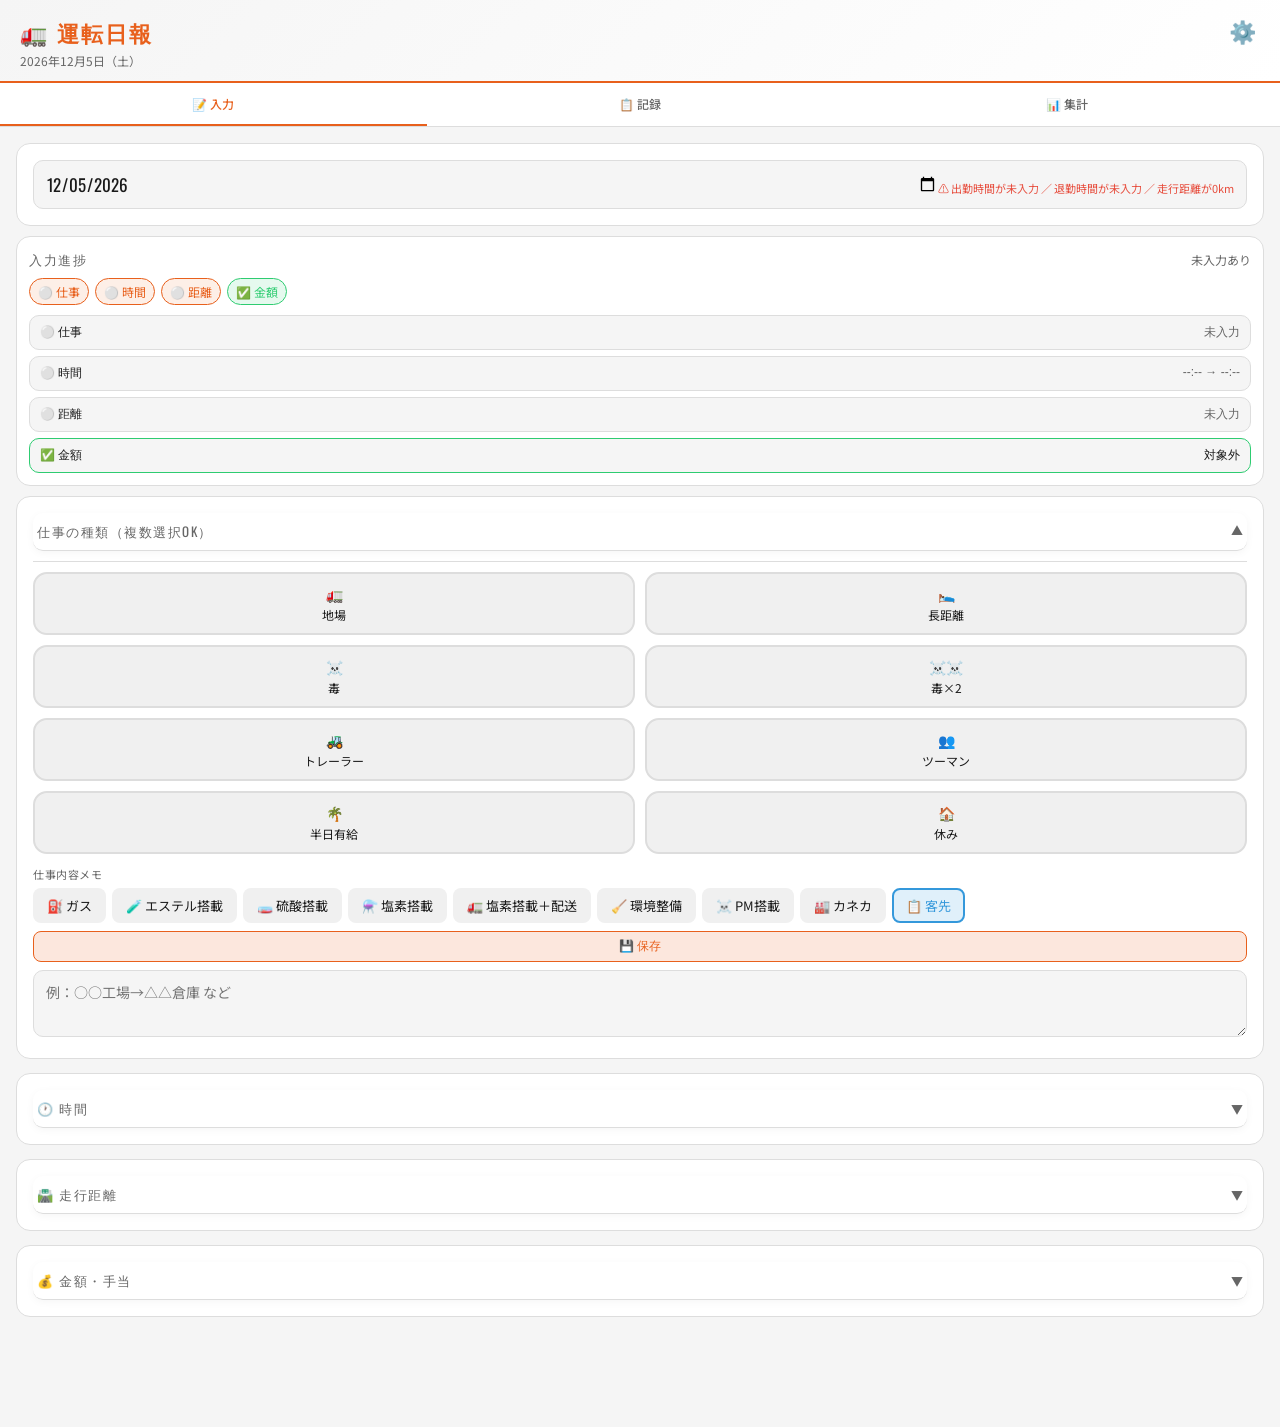
==== commit edbb5dec: "Support mixed two-man and one-man distance allowance per input row" ====
--- a/index.html
+++ b/index.html
@@ -103,6 +103,9 @@
 .company-holiday-actions{display:flex;gap:6px}
 .company-holiday-action{border:1px solid var(--border);background:var(--surface);border-radius:8px;padding:6px 8px;font-size:11px;cursor:pointer}
 
+
+.distance-mode-btn{flex-shrink:0;padding:10px 7px;border:1px solid var(--accent);border-radius:9px;background:rgba(230,105,25,.08);color:var(--accent);font-size:11px;font-weight:700;min-width:70px;cursor:pointer;}
+.distance-mode-btn.one-man{background:var(--accent);color:#fff;}
 </style>
 </head>
 <body>
@@ -141,7 +144,7 @@
         <div class="job-btn" data-job="毒手当" onclick="toggleJob(this)"><span class="emoji">☠️</span>毒</div>
         <div class="job-btn" data-job="毒×2" onclick="toggleJob(this)"><span class="emoji">☠️☠️</span>毒×2</div>
         <div class="job-btn" data-job="トレーラー" onclick="toggleJob(this)"><span class="emoji">🚜</span>トレーラー</div>
-        <div class="job-btn" data-job="横乗り" onclick="toggleJob(this)"><span class="emoji">👥</span>横乗り</div>
+        <div class="job-btn" data-job="横乗り" onclick="toggleJob(this)"><span class="emoji">👥</span>ツーマン</div>
         <div class="job-btn" data-job="半日有給" onclick="toggleJob(this)"><span class="emoji">🌴</span>半日有給</div>
         <div class="job-btn" data-job="休み" onclick="toggleJob(this)"><span class="emoji">🏠</span>休み</div>
       </div>
@@ -195,9 +198,9 @@
     <div class="accordion-body" id="inputDistanceAccordion" onclick="event.stopPropagation();">
       <button onclick="saveRecordAndMoveNext('inputDistanceAccordion')" class="time-save-btn" style="width:100%;margin-bottom:8px;">💾 保存</button>
       <div style="display:flex;flex-direction:column;gap:8px;">
-        <div style="display:flex;align-items:center;gap:8px;"><div style="font-size:11px;color:var(--muted);min-width:36px;">1台目</div><input class="input-field" type="number" id="distance1" placeholder="0" oninput="updateTotalDistance()" style="flex:1;"><div style="font-size:11px;color:var(--muted);">km</div></div>
-        <div style="display:flex;align-items:center;gap:8px;"><div style="font-size:11px;color:var(--muted);min-width:36px;">2台目</div><input class="input-field" type="number" id="distance2" placeholder="0" oninput="updateTotalDistance()" style="flex:1;"><div style="font-size:11px;color:var(--muted);">km</div></div>
-        <div style="display:flex;align-items:center;gap:8px;"><div style="font-size:11px;color:var(--muted);min-width:36px;">3台目</div><input class="input-field" type="number" id="distance3" placeholder="0" oninput="updateTotalDistance()" style="flex:1;"><div style="font-size:11px;color:var(--muted);">km</div></div>
+        <div style="display:flex;align-items:center;gap:8px;"><div style="font-size:11px;color:var(--muted);min-width:36px;">1台目</div><input class="input-field" type="number" min="0" id="distance1" placeholder="0" oninput="updateTotalDistance()" style="flex:1;min-width:0;"><div style="font-size:11px;color:var(--muted);">km</div><button type="button" class="distance-mode-btn" id="distanceMode1" onclick="toggleDistanceMode(0)" style="display:none;" aria-label="1段目の距離手当を切り替え">ツーマン</button></div>
+        <div style="display:flex;align-items:center;gap:8px;"><div style="font-size:11px;color:var(--muted);min-width:36px;">2台目</div><input class="input-field" type="number" min="0" id="distance2" placeholder="0" oninput="updateTotalDistance()" style="flex:1;min-width:0;"><div style="font-size:11px;color:var(--muted);">km</div><button type="button" class="distance-mode-btn" id="distanceMode2" onclick="toggleDistanceMode(1)" style="display:none;" aria-label="2段目の距離手当を切り替え">ツーマン</button></div>
+        <div style="display:flex;align-items:center;gap:8px;"><div style="font-size:11px;color:var(--muted);min-width:36px;">3台目</div><input class="input-field" type="number" min="0" id="distance3" placeholder="0" oninput="updateTotalDistance()" style="flex:1;min-width:0;"><div style="font-size:11px;color:var(--muted);">km</div><button type="button" class="distance-mode-btn" id="distanceMode3" onclick="toggleDistanceMode(2)" style="display:none;" aria-label="3段目の距離手当を切り替え">ツーマン</button></div>
         <div style="display:flex;justify-content:space-between;align-items:center;padding:8px 0;border-top:1px solid var(--border);"><div style="font-size:13px;color:var(--muted);">合計</div><div style="font-family:'Oswald',sans-serif;font-size:18px;color:var(--accent);" id="distanceTotal">0 <span style="font-size:12px;color:var(--muted);">km</span></div></div>
       </div>
       <div id="twoManDistanceInfo" style="display:none;margin-top:8px;padding:12px;border:1px solid var(--accent);border-radius:10px;background:rgba(230,105,25,.08);font-size:13px;line-height:1.8;"></div><input type="hidden" id="distance">
@@ -417,9 +420,41 @@
   if(changed)saveRecords(records);
 }
 function calcWorkHours(s,e){if(!s||!e)return null;var sh=parseInt(s.split(':')[0]),sm=parseInt(s.split(':')[1]),eh=parseInt(e.split(':')[0]),em=parseInt(e.split(':')[1]);var mins=(eh*60+em)-(sh*60+sm);if(mins<0)mins+=24*60;return(mins/60).toFixed(1);}
-function getAllowanceDistance(r){var km=parseFloat(r&&r.distance)||0;return r&&(r.jobs||[]).includes("横乗り")?Math.floor(km/2):km;}
+// The legacy job key is retained so existing records and backups remain compatible.
+var distanceOneManOverrides=[false,false,false];
+function isTwoManRecord(r){return !!(r&&(r.jobs||[]).some(function(j){return j==='横乗り'||j==='ツーマン';}));}
+function getDistanceSegments(r){
+  if(r&&Array.isArray(r.distanceSegments)&&r.distanceSegments.length===3){
+    var segments=r.distanceSegments.map(function(s){return {distance:Math.max(0,parseFloat(s&&s.distance)||0),oneMan:!!(s&&s.oneMan)};});
+    var sum=segments.reduce(function(n,s){return n+s.distance;},0);
+    if(Math.abs(sum-(parseFloat(r.distance)||0))<0.000001)return segments;
+  }
+  return [{distance:Math.max(0,parseFloat(r&&r.distance)||0),oneMan:false},{distance:0,oneMan:false},{distance:0,oneMan:false}];
+}
+function getDistanceBreakdown(r){
+  var segments=getDistanceSegments(r),twoMan=isTwoManRecord(r),solo=0,team=0;
+  segments.forEach(function(s){if(twoMan&&!s.oneMan)team+=s.distance;else solo+=s.distance;});
+  return {solo:solo,team:team,allowance:solo+Math.floor(team/2)};
+}
+function getAllowanceDistance(r){return getDistanceBreakdown(r).allowance;}
 function calcRecordDistPay(r){return calcDistPay(getAllowanceDistance(r));}
-function updateTwoManDistanceInfo(){var el=document.getElementById("twoManDistanceInfo");if(!el)return;var on=selectedJobs.includes("横乗り");el.style.display=on?"block":"none";if(!on)return;var km=parseFloat(document.getElementById("distance").value)||0;var half=Math.floor(km/2);el.innerHTML="👥 <b>ツーマン走行</b><div>実走行距離：<b>"+km.toLocaleString()+" km</b></div><div style=\"color:var(--accent);font-weight:700;\">手当対象距離："+half.toLocaleString()+" km</div><div>距離手当："+calcDistPay(half).toLocaleString()+" 円</div><div style=\"font-size:11px;color:var(--muted);\">※ 実走行距離 ÷ 2（小数点以下切り捨て）。他の手当は通常どおり。</div>";}
+function getFormDistanceSegments(){return [1,2,3].map(function(n){return {distance:Math.max(0,parseFloat(document.getElementById('distance'+n).value)||0),oneMan:distanceOneManOverrides[n-1]};});}
+function toggleDistanceMode(index){
+  if(!selectedJobs.includes('横乗り')&&!selectedJobs.includes('ツーマン'))return;
+  distanceOneManOverrides[index]=!distanceOneManOverrides[index];updateTwoManDistanceInfo();
+}
+function distanceCalculationText(r){
+  var b=getDistanceBreakdown(r);
+  return 'ワンマン '+b.solo.toLocaleString()+'km ＋ ツーマン '+b.team.toLocaleString()+'km ÷ 2（ツーマン分を日ごとに合算し、小数点以下切り捨て）';
+}
+function updateTwoManDistanceInfo(){
+  var r={jobs:selectedJobs,distance:parseFloat(document.getElementById('distance').value)||0,distanceSegments:getFormDistanceSegments()};
+  var on=isTwoManRecord(r);
+  [1,2,3].forEach(function(n){var btn=document.getElementById('distanceMode'+n);if(!btn)return;var solo=distanceOneManOverrides[n-1];btn.style.display=on?'block':'none';btn.textContent=solo?'ワンマン':'ツーマン';btn.classList.toggle('one-man',solo);btn.setAttribute('aria-pressed',String(solo));btn.setAttribute('aria-label',n+'段目：'+(solo?'ワンマン（通常）':'ツーマン（半分）')+'。押すと切り替え');});
+  var el=document.getElementById('twoManDistanceInfo');if(!el)return;el.style.display=on?'block':'none';if(!on)return;
+  var b=getDistanceBreakdown(r);
+  el.innerHTML='👥 <b>ツーマン・ワンマンの距離手当</b><div>実走行距離：<b>'+r.distance.toLocaleString()+' km</b></div><div style="color:var(--accent);font-weight:700;">手当対象距離：'+b.allowance.toLocaleString()+' km</div><div>距離手当：'+calcDistPay(b.allowance).toLocaleString()+' 円</div><div style="font-size:11px;color:var(--muted);">'+distanceCalculationText(r)+'<br>各段の「ツーマン」を押すと、その段だけ「ワンマン」に切り替わります。</div>';
+}
 function calcDistPay(km){km=parseFloat(km)||0;if(km<=0)return 0;if(km<=800)return Math.round(km*8);return Math.round(800*8+(km-800)*18);}
 function getCompanyHolidays(){
   try{
@@ -925,7 +960,7 @@
   document.getElementById('leaveBreakdown').innerHTML=html;
 }
 function showTab(tab){document.querySelectorAll('.page').forEach(function(p){p.classList.remove('active')});document.querySelectorAll('.tab').forEach(function(t){t.classList.remove('active')});document.getElementById('page-'+tab).classList.add('active');var idx=['input','records','stats'].indexOf(tab);document.querySelectorAll('.tab')[idx].classList.add('active');if(tab==='records')renderRecords();if(tab==='stats')renderStats();}
-function updateTotalDistance(){var d1=parseFloat(document.getElementById('distance1').value)||0,d2=parseFloat(document.getElementById('distance2').value)||0,d3=parseFloat(document.getElementById('distance3').value)||0,total=d1+d2+d3;document.getElementById('distance').value=total||'';document.getElementById('distanceTotal').innerHTML=total.toLocaleString()+' <span style="font-size:12px;color:var(--muted);">km</span>';updateTwoManDistanceInfo();updateInputProgress();}
+function updateTotalDistance(){var total=getFormDistanceSegments().reduce(function(sum,s){return sum+s.distance;},0);document.getElementById('distance').value=total||'';document.getElementById('distanceTotal').innerHTML=total.toLocaleString()+' <span style="font-size:12px;color:var(--muted);">km</span>';updateTwoManDistanceInfo();updateInputProgress();}
 function getMemoParts(){var el=document.getElementById('jobMemo');var normalized=normalizeJobMemoText(el?el.value:'');return normalized?normalized.split('　').filter(function(p){return p!=='';}):[];}
 function setMemoParts(parts){var el=document.getElementById('jobMemo');if(!el)return;var unique=[];(parts||[]).forEach(function(p){if(p&&!unique.includes(p))unique.push(p);});el.value=unique.join('　');}
 function hasMemoPart(text){return getMemoParts().includes(text);}
@@ -1011,6 +1046,7 @@
     if(j==='休み')removeMemo('休み');
   }else{
     if(j==='休み'){
+      distanceOneManOverrides=[false,false,false];
       selectedJobs=[];
       removeMemo('ツーマン');
       document.querySelectorAll('.job-btn').forEach(function(b){b.classList.remove('selected')});
@@ -1027,6 +1063,7 @@
       selectedJobs.push(j);
       el.classList.add('selected');
       addMemo('休み');
+      updateTwoManDistanceInfo();
       updateInputProgress();
       ['inputJobAccordion','inputTimeAccordion','inputDistanceAccordion','inputPayAccordion'].forEach(function(id){closeInputAccordion(id);});
       return;
@@ -1043,7 +1080,7 @@
     if(j==='毒手当')selectToxic(1);
     if(j==='毒×2')selectToxic(2);
     if(j==='トレーラー'&&!trailerOn)toggleTrailer();
-    if(j==='横乗り')addMemo('ツーマン');
+    if(j==='横乗り'){distanceOneManOverrides=[false,false,false];addMemo('ツーマン');}
     if(j==='半日有給'){
       setTimePicker('end','12:00');
       addMemo('半日有給');
@@ -1105,7 +1142,7 @@
   window.scrollTo({top:0,behavior:'smooth'});
   showToast('📅 '+date.replace(/-/g,'/')+'の入力画面');
 }
-function saveRecord(){var date=document.getElementById('inputDate').value;if(!date){showToast('❗ 日付を入力してください',true);return}var old=editingId?getRecords().find(function(r){return String(r.id)===String(editingId)}):null;var record={id:editingId||Date.now(),date:date,jobs:selectedJobs.slice(),startTime:document.getElementById('startTime').value,endTime:document.getElementById('endTime').value,overtime:getOvertimeValue(),distance:parseFloat(document.getElementById('distance').value)||0,longDistancePay:parseInt(document.getElementById('longDistancePay').value)||0,toxicCount:toxicCount,toxicPay:toxicCount*2500,trailerOn:trailerOn,trailerPay:trailerOn?3000:0,otherPay:0,jobMemo:normalizeJobMemoText(document.getElementById('jobMemo').value),memo:'',otRate:old&&old.otRate?parseInt(old.otRate):getCurrentOTRate(),holidayRate:old&&old.holidayRate?parseInt(old.holidayRate):getCurrentHolidayRate()};var records=getRecords();if(editingId){records=records.map(function(r){return String(r.id)===String(editingId)?record:r});showToast('✅ 更新しました！')}else{records.unshift(record);showToast('✅ 保存しました！')}saveRecords(records);
+function saveRecord(){var date=document.getElementById('inputDate').value;if(!date){showToast('❗ 日付を入力してください',true);return}var old=editingId?getRecords().find(function(r){return String(r.id)===String(editingId)}):null;var record={id:editingId||Date.now(),date:date,jobs:selectedJobs.slice(),startTime:document.getElementById('startTime').value,endTime:document.getElementById('endTime').value,overtime:getOvertimeValue(),distance:parseFloat(document.getElementById('distance').value)||0,distanceSegments:getFormDistanceSegments(),longDistancePay:parseInt(document.getElementById('longDistancePay').value)||0,toxicCount:toxicCount,toxicPay:toxicCount*2500,trailerOn:trailerOn,trailerPay:trailerOn?3000:0,otherPay:0,jobMemo:normalizeJobMemoText(document.getElementById('jobMemo').value),memo:'',otRate:old&&old.otRate?parseInt(old.otRate):getCurrentOTRate(),holidayRate:old&&old.holidayRate?parseInt(old.holidayRate):getCurrentHolidayRate()};var records=getRecords();if(editingId){records=records.map(function(r){return String(r.id)===String(editingId)?record:r});showToast('✅ 更新しました！')}else{records.unshift(record);showToast('✅ 保存しました！')}saveRecords(records);
   renderLeavePanel();
   var keepDate=date;
   resetForm(false);
@@ -1116,9 +1153,10 @@
   updateInputProgress();
   window.scrollTo({top:0,behavior:'smooth'});
 }
-function resetForm(resetDate){editingId=null;selectedJobs=[];toxicCount=0;trailerOn=false;document.querySelectorAll('.job-btn').forEach(function(b){b.style.opacity='';b.style.pointerEvents='';b.classList.remove('selected')});document.querySelectorAll('.allow-btn').forEach(function(b){b.classList.remove('selected')});document.getElementById('toxicDisplay').textContent='未選択';document.getElementById('trailerStatus').textContent='タップでON';document.getElementById('trailerStatus').style.color='var(--muted)';['longDistancePay','jobMemo','distance1','distance2','distance3'].forEach(function(id){document.getElementById(id).value=''});document.getElementById('distance').value='';document.getElementById('distanceTotal').innerHTML='0 <span style="font-size:12px;color:var(--muted);">km</span>';updateTwoManDistanceInfo();clearTimePicker('start');clearTimePicker('end');clearOvertimePicker();if(resetDate){var di=document.getElementById('inputDate');di.removeEventListener('change',onDateChange);di.value=getLocalDateStr();di.addEventListener('change',onDateChange);var todayEx=getRecords().find(function(r){return r.date===getLocalDateStr()});if(todayEx)loadRecordToForm(todayEx);updateInputProgress();}}
+function resetForm(resetDate){distanceOneManOverrides=[false,false,false];editingId=null;selectedJobs=[];toxicCount=0;trailerOn=false;document.querySelectorAll('.job-btn').forEach(function(b){b.style.opacity='';b.style.pointerEvents='';b.classList.remove('selected')});document.querySelectorAll('.allow-btn').forEach(function(b){b.classList.remove('selected')});document.getElementById('toxicDisplay').textContent='未選択';document.getElementById('trailerStatus').textContent='タップでON';document.getElementById('trailerStatus').style.color='var(--muted)';['longDistancePay','jobMemo','distance1','distance2','distance3'].forEach(function(id){document.getElementById(id).value=''});document.getElementById('distance').value='';document.getElementById('distanceTotal').innerHTML='0 <span style="font-size:12px;color:var(--muted);">km</span>';updateTwoManDistanceInfo();clearTimePicker('start');clearTimePicker('end');clearOvertimePicker();if(resetDate){var di=document.getElementById('inputDate');di.removeEventListener('change',onDateChange);di.value=getLocalDateStr();di.addEventListener('change',onDateChange);var todayEx=getRecords().find(function(r){return r.date===getLocalDateStr()});if(todayEx)loadRecordToForm(todayEx);updateInputProgress();}}
 
 function clearFormForNewDate(date){
+  distanceOneManOverrides=[false,false,false];
   selectedJobs=[];
   toxicCount=0;
   trailerOn=false;
@@ -1174,6 +1212,7 @@
   }
 
   applyCompanyHolidayDefaults(date);
+  updateTwoManDistanceInfo();
   renderInputSummary();
 
   var saveBtn=document.getElementById('saveBtn');
@@ -1193,7 +1232,7 @@
     window.scrollTo({top:0,behavior:'smooth'});
   }
 }
-function loadRecordToForm(r){editingId=r.id;selectedJobs=(r.jobs||[]).slice();document.querySelectorAll('.job-btn').forEach(function(b){b.classList.toggle('selected',selectedJobs.includes(b.dataset.job))});setTimePicker('start',r.startTime||'');setTimePicker('end',r.endTime||'');setOvertimePicker(r.overtime||0);document.getElementById('distance1').value=r.distance||'';document.getElementById('distance2').value='';document.getElementById('distance3').value='';document.getElementById('distance').value=r.distance||'';document.getElementById('distanceTotal').innerHTML=(r.distance||0).toLocaleString()+' <span style="font-size:12px;color:var(--muted);">km</span>';document.getElementById('longDistancePay').value=r.longDistancePay||'';toxicCount=r.toxicCount||0;document.getElementById('toxicBtn1').classList.toggle('selected',toxicCount===1);document.getElementById('toxicBtn2').classList.toggle('selected',toxicCount===2);document.getElementById('toxicDisplay').textContent=toxicCount>0?'☠️×'+toxicCount+' = '+(toxicCount*2500).toLocaleString()+'円':'未選択';trailerOn=r.trailerOn||false;document.getElementById('trailerBtn').classList.toggle('selected',trailerOn);document.getElementById('trailerStatus').textContent=trailerOn?'✅ 3,000円':'タップでON';document.getElementById('trailerStatus').style.color=trailerOn?'var(--accent)':'var(--muted)';document.getElementById('jobMemo').value=normalizeJobMemoText(r.jobMemo||'');updateTwoManDistanceInfo();showToast('📋 入力済みデータを読み込みました');updateInputProgress();openOnlyNextRequiredAccordion();}
+function loadRecordToForm(r){editingId=r.id;selectedJobs=(r.jobs||[]).map(function(j){return j==='ツーマン'?'横乗り':j;});document.querySelectorAll('.job-btn').forEach(function(b){b.classList.toggle('selected',selectedJobs.includes(b.dataset.job))});setTimePicker('start',r.startTime||'');setTimePicker('end',r.endTime||'');setOvertimePicker(r.overtime||0);var segments=getDistanceSegments(r);distanceOneManOverrides=segments.map(function(s){return s.oneMan;});[1,2,3].forEach(function(n){document.getElementById('distance'+n).value=segments[n-1].distance||'';});document.getElementById('distance').value=r.distance||'';document.getElementById('distanceTotal').innerHTML=(r.distance||0).toLocaleString()+' <span style="font-size:12px;color:var(--muted);">km</span>';document.getElementById('longDistancePay').value=r.longDistancePay||'';toxicCount=r.toxicCount||0;document.getElementById('toxicBtn1').classList.toggle('selected',toxicCount===1);document.getElementById('toxicBtn2').classList.toggle('selected',toxicCount===2);document.getElementById('toxicDisplay').textContent=toxicCount>0?'☠️×'+toxicCount+' = '+(toxicCount*2500).toLocaleString()+'円':'未選択';trailerOn=r.trailerOn||false;document.getElementById('trailerBtn').classList.toggle('selected',trailerOn);document.getElementById('trailerStatus').textContent=trailerOn?'✅ 3,000円':'タップでON';document.getElementById('trailerStatus').style.color=trailerOn?'var(--accent)':'var(--muted)';document.getElementById('jobMemo').value=normalizeJobMemoText(r.jobMemo||'');updateTwoManDistanceInfo();showToast('📋 入力済みデータを読み込みました');updateInputProgress();openOnlyNextRequiredAccordion();}
 function renderRecords(){var monthStr=currentYear+'-'+String(currentMonth+1).padStart(2,'0');document.getElementById('recordsMonthLabel').textContent=currentYear+'年'+(currentMonth+1)+'月';renderLeavePanel();var sw=document.getElementById('searchBox')?document.getElementById('searchBox').value.trim().toLowerCase():'';var list=document.getElementById('recordsList');if(sw){var res=getRecords().filter(function(r){return(r.jobMemo||'').toLowerCase().includes(sw)||(r.jobs||[]).join('').toLowerCase().includes(sw)}).sort(function(a,b){return b.date.localeCompare(a.date)});if(!res.length){list.innerHTML='<div class="empty"><div class="empty-icon">🔍</div>「'+sw+'」の記録はありません</div>';return}list.innerHTML=res.map(recordCardHtml).join('');return}var all=getRecords().filter(function(r){return r.date&&r.date.startsWith(monthStr)}),rm={};renderMonthOvertimeSummary(all);all.forEach(function(r){rm[r.date]=r});var firstDay=new Date(currentYear,currentMonth,1).getDay(),dim=new Date(currentYear,currentMonth+1,0).getDate(),html='<div class="cal-grid">';['日','月','火','水','木','金','土'].forEach(function(d,i){var c=i===0?'color:#e74c3c':i===6?'color:#3498db':'color:var(--muted)';html+='<div class="cal-head" style="'+c+'">'+d+'</div>'});for(var i=0;i<firstDay;i++)html+='<div class="cal-cell empty"></div>';for(var day=1;day<=dim;day++){var ds=currentYear+'-'+String(currentMonth+1).padStart(2,'0')+'-'+String(day).padStart(2,'0'),dow=new Date(currentYear,currentMonth,day).getDay(),r=rm[ds],hd=!!r,jobs=r?(r.jobs||[]):[],je=r?jobs.map(function(j){return JOB_EMOJI[j]||''}).join(''):'';var dc=getDateColor(ds,dow),ih=HOLIDAYS.has(ds),companyHolidayName=getCompanyHolidayName(ds),dayCls='cal-cell '+(hd?'has-data ':'')+(companyHolidayName?'company-holiday-cell ':'')+(jobs.includes('休み')?'rest-day ':jobs.includes('半日有給')?'half-paid-day ':'');var isToday=ds===getLocalDateStr();html+='<div '+(isToday?'id="cal-today"':'')+' class="'+dayCls+'" onclick="'+(hd?'showModal('+r.id+')':"goToInput('"+ds+"')")+'" style="'+(isToday?'outline:2px solid #3498db;outline-offset:-2px;':'')+'"><div class="cal-day" style="'+dc+'">'+day+(ih?'🎌':'')+'</div>'+(companyHolidayName?'<div class="company-holiday-label">🏢 '+escapeHtml(companyHolidayName)+'</div>':'')+(hd?('<div class="cal-emoji">'+(je||'—')+'</div>'+(r.startTime?'<div class="cal-time">出 '+r.startTime+'</div>':'')+(r.endTime?'<div class="cal-time">退 '+r.endTime+'</div>':'')+(calcEffectiveOvertimeHours(r)>0?'<div class="cal-time">残 '+formatHour(calcEffectiveOvertimeHours(r))+'h</div>':'')+(r.jobMemo?'<div class="cal-memo">'+escapeHtml(formatJobMemoText(r.jobMemo))+'</div>':'')):'')+'</div>'}list.innerHTML=html+'</div>';}
 
 function renderMonthOvertimeSummary(monthRecords){
@@ -1208,7 +1247,7 @@
 function recordCardHtml(r){var d=new Date(r.date),wd=['日','月','火','水','木','金','土'][d.getDay()],dc=getDateColor(r.date,d.getDay()),jobs=r.jobs||[],je=jobs.map(function(j){return JOB_EMOJI[j]||''}).join(''),cardCls='record-card'+(jobs.includes('休み')?' rest-day':jobs.includes('半日有給')?' half-paid-day':'');var tp=r.toxicPay||((r.toxicCount||0)*2500),dp=calcRecordDistPay(r),total=tp+(r.trailerPay||0)+dp;return '<div class="'+cardCls+'" onclick="showModal('+r.id+')"><div class="record-top"><div class="record-date" style="'+dc+'">'+r.date.replace(/-/g,'/')+'（'+wd+'）</div><div>'+je+'</div></div>'+(jobs.includes('休み')?'<div style="font-size:13px;color:var(--green);font-weight:700;margin-top:4px;">🏠 休み</div>':'')+(jobs.includes('半日有給')?'<div style="font-size:13px;color:#6b9b00;font-weight:700;margin-top:4px;">🌴 半日有給</div>':'')+(r.jobMemo?'<div style="font-size:12px;color:var(--muted);margin-top:4px;">📝 '+escapeHtml(formatJobMemoText(r.jobMemo))+'</div>':'')+(total>0?'<div style="margin-top:6px;"><span class="badge">💰 '+total.toLocaleString()+'円</span></div>':'')+'</div>'}
 function changeMonth(d){currentMonth+=d;if(currentMonth>11){currentMonth=0;currentYear++}if(currentMonth<0){currentMonth=11;currentYear--}renderRecords();}
 function changeStatsMonth(d){statsMonth+=d;if(statsMonth>11){statsMonth=0;statsYear++}if(statsMonth<0){statsMonth=11;statsYear--}renderStats();}
-function renderStats(){var ms=statsYear+'-'+String(statsMonth+1).padStart(2,'0');document.getElementById('statsMonthLabel').textContent=statsYear+'年'+(statsMonth+1)+'月';var records=getRecords().filter(function(r){return r.date&&r.date.startsWith(ms)});var totalDays=records.length,totalKm=0,totalAllowanceKm=0,twoManActualKm=0,twoManAllowanceKm=0,twoManDays=0,totalPay=0,totalLD=0,totalTox=0,totalTr=0,totalDP=0,trDays=0,totalOTPay=0,totalHolidayPay=0,totalOTHours=0,totalHolidayHours=0;records.forEach(function(r){totalKm+=r.distance||0;totalAllowanceKm+=getAllowanceDistance(r);if((r.jobs||[]).includes('横乗り')){twoManDays++;twoManActualKm+=parseFloat(r.distance)||0;twoManAllowanceKm+=getAllowanceDistance(r);}var ot=calcEffectiveOvertimeHours(r),tp=r.toxicPay||((r.toxicCount||0)*2500),trp=r.trailerPay||0,dp=calcRecordDistPay(r),lp=r.longDistancePay||0;totalTox+=tp;totalTr+=trp;totalDP+=dp;totalLD+=lp;totalPay+=tp+trp+dp;if(r.trailerOn)trDays++;if(ot>0){var isHol=isHolidayAllowanceRecord(r),rate=getRateForRecord(r);if(isHol){totalHolidayHours=Math.round((totalHolidayHours+ot)*100)/100;totalHolidayPay+=Math.round(ot*rate.holidayRate)}else{totalOTHours=Math.round((totalOTHours+ot)*100)/100;totalOTPay+=Math.round(ot*rate.otRate)}}});var sortedRecords=records.slice().sort(function(a,b){return a.date.localeCompare(b.date)});var ldRows='';sortedRecords.filter(function(r){return (r.longDistancePay||0)>0}).forEach(function(r){var d=new Date(r.date),wd=['日','月','火','水','木','金','土'][d.getDay()];ldRows+='<div class="modal-row"><span class="modal-row-label" style="font-size:12px;">'+r.date.replace(/-/g,'/')+'('+wd+') '+escapeHtml(formatJobMemoText(r.jobMemo||''))+'</span><span style="font-size:12px;">'+r.longDistancePay.toLocaleString()+' 円</span></div>'});if(!ldRows)ldRows='<div style="font-size:12px;color:var(--muted);text-align:center;padding:8px;">なし</div>';var wmRows='';sortedRecords.filter(function(r){var tp=r.toxicPay||((r.toxicCount||0)*2500),trp=r.trailerPay||0,dp=calcRecordDistPay(r);return tp+trp+dp>0}).forEach(function(r){var d=new Date(r.date),wd=['日','月','火','水','木','金','土'][d.getDay()],tp=r.toxicPay||((r.toxicCount||0)*2500),trp=r.trailerPay||0,dp=calcRecordDistPay(r),details=[];if(tp>0)details.push('毒 '+tp.toLocaleString()+'円');if(trp>0)details.push('トレーラー '+trp.toLocaleString()+'円');if(dp>0)details.push('距離 '+dp.toLocaleString()+'円');wmRows+='<div style="padding:6px 0;border-bottom:1px solid var(--border);"><div style="display:flex;justify-content:space-between;font-size:12px;margin-bottom:3px;"><span style="color:var(--muted);">'+r.date.replace(/-/g,'/')+'('+wd+')</span><span style="font-weight:700;">'+(tp+trp+dp).toLocaleString()+' 円</span></div><div style="font-size:11px;color:var(--muted);">'+details.join('　')+'</div></div>'});if(!wmRows)wmRows='<div style="font-size:12px;color:var(--muted);text-align:center;padding:8px;">なし</div>';var otRows='';sortedRecords.filter(function(r){return calcEffectiveOvertimeHours(r)>0}).forEach(function(r){var d=new Date(r.date),wd=['日','月','火','水','木','金','土'][d.getDay()],rawWork=getWorkHoursNum(r),ot=calcEffectiveOvertimeHours(r),isHol=isHolidayAllowanceRecord(r),kind=isHol?'🌅 休日':'⏰ 時間外',rate=getRateForRecord(r),usedRate=isHol?rate.holidayRate:rate.otRate,pay=Math.round(ot*usedRate),breakNote=isLongDistanceRecord(r)?' 設定終業'+(getLongDistanceScheduledEnd(r)||'未設定'):(isSundayRecord(r)?' 実働'+formatHour(rawWork)+'h-休憩'+formatHour(calcSundayBreakHours(rawWork))+'h':'');otRows+='<div class="modal-row"><span class="modal-row-label" style="font-size:12px;">'+r.date.replace(/-/g,'/')+'('+wd+') '+kind+' @'+usedRate+breakNote+'</span><span style="font-size:12px;">'+ot+'h　'+pay.toLocaleString()+'円</span></div>'});if(!otRows)otRows='<div style="font-size:12px;color:var(--muted);text-align:center;padding:8px;">なし</div>';var otHStr=formatHour(totalOTHours),holHStr=formatHour(totalHolidayHours),totalOTH=Math.round((totalOTHours+totalHolidayHours)*100)/100,totalOTHStr=formatHour(totalOTH);document.getElementById('statsGrid').innerHTML='<div class="stat-card"><div class="stat-label">出勤日数</div><div class="stat-value">'+totalDays+'<span class="stat-unit"> 日</span></div></div><div class="stat-card"><div class="stat-label">総走行距離</div><div class="stat-value">'+totalKm.toLocaleString()+'<span class="stat-unit"> km</span></div>'+(twoManDays?'<div style="font-size:11px;color:var(--muted);margin-top:7px;line-height:1.6;">👥 ツーマン実走行 '+twoManActualKm.toLocaleString()+'km<br>👥 ツーマン手当対象 '+twoManAllowanceKm.toLocaleString()+'km<br><b style="color:var(--accent);">🛣️ 全体の手当対象 '+totalAllowanceKm.toLocaleString()+'km</b><br>※ 横乗りは日ごとに半分・端数切り捨て</div>':'')+'</div><div class="stat-card" style="grid-column:span 2;" onclick="toggleAccordion(this)" data-id="ldAccordion"><div class="accordion-toggle" id="ldAccordionToggle"><div><div class="stat-label">🛌 長距離手当合計</div><div class="stat-value">'+totalLD.toLocaleString()+'<span class="stat-unit"> 円</span></div></div><span class="arrow">▼</span></div><div class="accordion-body" id="ldAccordion">'+ldRows+'</div></div><div class="stat-card" style="grid-column:span 2;" onclick="toggleAccordion(this)" data-id="wmAccordion"><div class="accordion-toggle" id="wmAccordionToggle"><div><div class="stat-label">💰 ワンマン手当</div><div class="stat-value" style="font-size:17px;">'+totalPay.toLocaleString()+'<span class="stat-unit"> 円</span></div></div><span class="arrow">▼</span></div><div class="accordion-body" id="wmAccordion">'+wmRows+'</div></div><div class="stat-card" style="grid-column:span 2;" onclick="toggleAccordion(this)" data-id="otAccordion"><div class="accordion-toggle" id="otAccordionToggle"><div><div class="stat-label">⏰ 残業時間</div><div style="display:flex;gap:12px;margin-top:4px;flex-wrap:wrap;"><span style="font-size:11px;color:var(--muted);">時間外 '+otHStr+'h</span><span style="font-size:11px;color:var(--muted);">休日 '+holHStr+'h</span><span style="font-size:11px;font-weight:700;">合計 '+totalOTHStr+'h / '+(totalOTPay+totalHolidayPay).toLocaleString()+'円</span></div></div><span class="arrow">▼</span></div><div class="accordion-body" id="otAccordion">'+otRows+'</div></div>';var header='日付\t仕事\t出勤\t退勤\t実働\t残業\t走行km\t長距離手当\t毒手当\tトレーラー手当\tワンマン手当\t時間外単価\t休日単価\tメモ';var rows=sortedRecords.map(function(r){var wh=calcWorkHours(r.startTime,r.endTime)||'',tp=r.toxicPay||((r.toxicCount||0)*2500),trp=r.trailerPay||0,dp=calcRecordDistPay(r),rate=getRateForRecord(r);return[r.date,(r.jobs||[]).map(function(j){return(JOB_EMOJI[j]||'')+j}).join('|'),r.startTime,r.endTime,wh?wh+'h':'',r.overtime>0?r.overtime+'h':'',r.distance||'',r.longDistancePay||'',tp||'',trp||'',tp+trp+dp||'',rate.otRate,rate.holidayRate,formatJobMemoText(r.jobMemo||'')].join('\t')});document.getElementById('exportText').textContent=[header].concat(rows).join('\n');enhanceStatsLayout(totalOTPay,totalHolidayPay,totalOTHours,totalHolidayHours);}
+function renderStats(){var ms=statsYear+'-'+String(statsMonth+1).padStart(2,'0');document.getElementById('statsMonthLabel').textContent=statsYear+'年'+(statsMonth+1)+'月';var records=getRecords().filter(function(r){return r.date&&r.date.startsWith(ms)});var totalDays=records.length,totalKm=0,totalAllowanceKm=0,twoManActualKm=0,twoManAllowanceKm=0,twoManDays=0,totalPay=0,totalLD=0,totalTox=0,totalTr=0,totalDP=0,trDays=0,totalOTPay=0,totalHolidayPay=0,totalOTHours=0,totalHolidayHours=0;records.forEach(function(r){totalKm+=r.distance||0;totalAllowanceKm+=getAllowanceDistance(r);if(isTwoManRecord(r)){twoManDays++;twoManActualKm+=parseFloat(r.distance)||0;twoManAllowanceKm+=getAllowanceDistance(r);}var ot=calcEffectiveOvertimeHours(r),tp=r.toxicPay||((r.toxicCount||0)*2500),trp=r.trailerPay||0,dp=calcRecordDistPay(r),lp=r.longDistancePay||0;totalTox+=tp;totalTr+=trp;totalDP+=dp;totalLD+=lp;totalPay+=tp+trp+dp;if(r.trailerOn)trDays++;if(ot>0){var isHol=isHolidayAllowanceRecord(r),rate=getRateForRecord(r);if(isHol){totalHolidayHours=Math.round((totalHolidayHours+ot)*100)/100;totalHolidayPay+=Math.round(ot*rate.holidayRate)}else{totalOTHours=Math.round((totalOTHours+ot)*100)/100;totalOTPay+=Math.round(ot*rate.otRate)}}});var sortedRecords=records.slice().sort(function(a,b){return a.date.localeCompare(b.date)});var ldRows='';sortedRecords.filter(function(r){return (r.longDistancePay||0)>0}).forEach(function(r){var d=new Date(r.date),wd=['日','月','火','水','木','金','土'][d.getDay()];ldRows+='<div class="modal-row"><span class="modal-row-label" style="font-size:12px;">'+r.date.replace(/-/g,'/')+'('+wd+') '+escapeHtml(formatJobMemoText(r.jobMemo||''))+'</span><span style="font-size:12px;">'+r.longDistancePay.toLocaleString()+' 円</span></div>'});if(!ldRows)ldRows='<div style="font-size:12px;color:var(--muted);text-align:center;padding:8px;">なし</div>';var wmRows='';sortedRecords.filter(function(r){var tp=r.toxicPay||((r.toxicCount||0)*2500),trp=r.trailerPay||0,dp=calcRecordDistPay(r);return tp+trp+dp>0}).forEach(function(r){var d=new Date(r.date),wd=['日','月','火','水','木','金','土'][d.getDay()],tp=r.toxicPay||((r.toxicCount||0)*2500),trp=r.trailerPay||0,dp=calcRecordDistPay(r),details=[];if(tp>0)details.push('毒 '+tp.toLocaleString()+'円');if(trp>0)details.push('トレーラー '+trp.toLocaleString()+'円');if(dp>0)details.push('距離 '+dp.toLocaleString()+'円');wmRows+='<div style="padding:6px 0;border-bottom:1px solid var(--border);"><div style="display:flex;justify-content:space-between;font-size:12px;margin-bottom:3px;"><span style="color:var(--muted);">'+r.date.replace(/-/g,'/')+'('+wd+')</span><span style="font-weight:700;">'+(tp+trp+dp).toLocaleString()+' 円</span></div><div style="font-size:11px;color:var(--muted);">'+details.join('　')+'</div></div>'});if(!wmRows)wmRows='<div style="font-size:12px;color:var(--muted);text-align:center;padding:8px;">なし</div>';var otRows='';sortedRecords.filter(function(r){return calcEffectiveOvertimeHours(r)>0}).forEach(function(r){var d=new Date(r.date),wd=['日','月','火','水','木','金','土'][d.getDay()],rawWork=getWorkHoursNum(r),ot=calcEffectiveOvertimeHours(r),isHol=isHolidayAllowanceRecord(r),kind=isHol?'🌅 休日':'⏰ 時間外',rate=getRateForRecord(r),usedRate=isHol?rate.holidayRate:rate.otRate,pay=Math.round(ot*usedRate),breakNote=isLongDistanceRecord(r)?' 設定終業'+(getLongDistanceScheduledEnd(r)||'未設定'):(isSundayRecord(r)?' 実働'+formatHour(rawWork)+'h-休憩'+formatHour(calcSundayBreakHours(rawWork))+'h':'');otRows+='<div class="modal-row"><span class="modal-row-label" style="font-size:12px;">'+r.date.replace(/-/g,'/')+'('+wd+') '+kind+' @'+usedRate+breakNote+'</span><span style="font-size:12px;">'+ot+'h　'+pay.toLocaleString()+'円</span></div>'});if(!otRows)otRows='<div style="font-size:12px;color:var(--muted);text-align:center;padding:8px;">なし</div>';var otHStr=formatHour(totalOTHours),holHStr=formatHour(totalHolidayHours),totalOTH=Math.round((totalOTHours+totalHolidayHours)*100)/100,totalOTHStr=formatHour(totalOTH);document.getElementById('statsGrid').innerHTML='<div class="stat-card"><div class="stat-label">出勤日数</div><div class="stat-value">'+totalDays+'<span class="stat-unit"> 日</span></div></div><div class="stat-card"><div class="stat-label">総走行距離</div><div class="stat-value">'+totalKm.toLocaleString()+'<span class="stat-unit"> km</span></div>'+(twoManDays?'<div style="font-size:11px;color:var(--muted);margin-top:7px;line-height:1.6;">👥 ツーマン実走行 '+twoManActualKm.toLocaleString()+'km<br>👥 ツーマン手当対象 '+twoManAllowanceKm.toLocaleString()+'km<br><b style="color:var(--accent);">🛣️ 全体の手当対象 '+totalAllowanceKm.toLocaleString()+'km</b><br>※ ツーマン分のみ日ごとに合算して半分・端数切り捨て。ワンマン分は通常計算</div>':'')+'</div><div class="stat-card" style="grid-column:span 2;" onclick="toggleAccordion(this)" data-id="ldAccordion"><div class="accordion-toggle" id="ldAccordionToggle"><div><div class="stat-label">🛌 長距離手当合計</div><div class="stat-value">'+totalLD.toLocaleString()+'<span class="stat-unit"> 円</span></div></div><span class="arrow">▼</span></div><div class="accordion-body" id="ldAccordion">'+ldRows+'</div></div><div class="stat-card" style="grid-column:span 2;" onclick="toggleAccordion(this)" data-id="wmAccordion"><div class="accordion-toggle" id="wmAccordionToggle"><div><div class="stat-label">💰 ワンマン手当</div><div class="stat-value" style="font-size:17px;">'+totalPay.toLocaleString()+'<span class="stat-unit"> 円</span></div></div><span class="arrow">▼</span></div><div class="accordion-body" id="wmAccordion">'+wmRows+'</div></div><div class="stat-card" style="grid-column:span 2;" onclick="toggleAccordion(this)" data-id="otAccordion"><div class="accordion-toggle" id="otAccordionToggle"><div><div class="stat-label">⏰ 残業時間</div><div style="display:flex;gap:12px;margin-top:4px;flex-wrap:wrap;"><span style="font-size:11px;color:var(--muted);">時間外 '+otHStr+'h</span><span style="font-size:11px;color:var(--muted);">休日 '+holHStr+'h</span><span style="font-size:11px;font-weight:700;">合計 '+totalOTHStr+'h / '+(totalOTPay+totalHolidayPay).toLocaleString()+'円</span></div></div><span class="arrow">▼</span></div><div class="accordion-body" id="otAccordion">'+otRows+'</div></div>';var header='日付\t仕事\t出勤\t退勤\t実働\t残業\t走行km\t長距離手当\t毒手当\tトレーラー手当\tワンマン手当\t時間外単価\t休日単価\tメモ';var rows=sortedRecords.map(function(r){var wh=calcWorkHours(r.startTime,r.endTime)||'',tp=r.toxicPay||((r.toxicCount||0)*2500),trp=r.trailerPay||0,dp=calcRecordDistPay(r),rate=getRateForRecord(r);return[r.date,(r.jobs||[]).map(function(j){return(JOB_EMOJI[j]||'')+(j==='横乗り'?'ツーマン':j)}).join('|'),r.startTime,r.endTime,wh?wh+'h':'',r.overtime>0?r.overtime+'h':'',r.distance||'',r.longDistancePay||'',tp||'',trp||'',tp+trp+dp||'',rate.otRate,rate.holidayRate,formatJobMemoText(r.jobMemo||'')].join('\t')});document.getElementById('exportText').textContent=[header].concat(rows).join('\n');enhanceStatsLayout(totalOTPay,totalHolidayPay,totalOTHours,totalHolidayHours);}
 
 function enhanceStatsLayout(totalOTPay,totalHolidayPay,totalOTHours,totalHolidayHours){
   var grid=document.getElementById('statsGrid');
@@ -1275,7 +1314,7 @@
 var pendingBackupRestore=null;
 function getDevStorageSnapshot(){var s={};devStorageKeys().forEach(function(k){var v=devGetItem(k);if(v!==null)s[k]=v;});return s;}
 function getBackupMonthSummary(){var l=calcLeaveMonth();return {month:getLeaveMonthKey(),currentYukyu:l.currentYukyu,currentDaikyu:l.currentDaikyu,halfLeaveUsedYear:calcHalfLeaveYear().used};}
-function makeCompleteBackupPayload(){return {app:'truck-log',environment:'PROD',version:6,exportedAt:new Date().toISOString(),records:getRecords(),settings:{otRate:getCurrentOTRate(),holidayRate:getCurrentHolidayRate()},leaveSummary:getBackupMonthSummary(),storage:getDevStorageSnapshot()};}
+function makeCompleteBackupPayload(){return {app:'truck-log',environment:'PROD',version:7,exportedAt:new Date().toISOString(),records:getRecords(),settings:{otRate:getCurrentOTRate(),holidayRate:getCurrentHolidayRate()},leaveSummary:getBackupMonthSummary(),storage:getDevStorageSnapshot()};}
 function formatBackupDate(iso){if(!iso)return '不明';var d=new Date(iso);if(isNaN(d.getTime()))return String(iso);return d.getFullYear()+'/'+String(d.getMonth()+1).padStart(2,'0')+'/'+String(d.getDate()).padStart(2,'0')+' '+String(d.getHours()).padStart(2,'0')+':'+String(d.getMinutes()).padStart(2,'0');}
 function getLocalDateKey(){
   var n=new Date();
@@ -1434,7 +1473,7 @@
   e.textContent=line1+'　／　'+line2;
 }
 
-function showModal(id){var r=getRecords().find(function(rec){return String(rec.id)===String(id)});if(!r)return;activeModal=r.id;deleteConfirmMode=false;var d=new Date(r.date),wd=['日','月','火','水','木','金','土'][d.getDay()];document.getElementById('modalTitle').textContent=r.date.replace(/-/g,'/')+'（'+wd+'） '+(r.jobs||[]).map(function(j){return JOB_EMOJI[j]||''}).join('');var tc=r.toxicCount||0,tp=r.toxicPay||(tc*2500),trp=r.trailerPay||0,dp=calcRecordDistPay(r),total=tp+trp+dp,rate=getRateForRecord(r),html='';if(r.startTime)html+='<div class="modal-row"><span class="modal-row-label">出勤</span><span>'+r.startTime+'</span></div>';if(r.endTime)html+='<div class="modal-row"><span class="modal-row-label">退勤</span><span>'+r.endTime+'</span></div>';var effectiveOt=calcEffectiveOvertimeHours(r);if(effectiveOt>0)html+='<div class="modal-row"><span class="modal-row-label">残業/休日対象</span><span>'+formatHour(effectiveOt)+'時間</span></div>';if(isSundayRecord(r)&&r.startTime&&r.endTime)html+='<div class="modal-row"><span class="modal-row-label">日曜休憩計算</span><span>実働 '+formatHour(getWorkHoursNum(r))+'h - 休憩 '+formatHour(calcSundayBreakHours(getWorkHoursNum(r)))+'h</span></div>';if(effectiveOt>0)html+='<div class="modal-row"><span class="modal-row-label">固定単価</span><span>時間外 '+rate.otRate.toLocaleString()+'円 / 休日 '+rate.holidayRate.toLocaleString()+'円</span></div>';if(r.distance>0)html+='<div class="modal-row"><span class="modal-row-label">走行距離</span><span>'+r.distance.toLocaleString()+' km</span></div>';if((r.jobs||[]).includes('横乗り'))html+='<div class="modal-row" style="font-weight:700;color:var(--accent);"><span class="modal-row-label">👥 ツーマン手当対象距離</span><span>'+getAllowanceDistance(r).toLocaleString()+' km</span></div><div style="font-size:11px;color:var(--muted);padding:5px 0;">実走行距離 ÷ 2（小数点以下切り捨て）・距離手当 '+dp.toLocaleString()+'円</div>';if(r.longDistancePay>0)html+='<div class="modal-row"><span class="modal-row-label">🛌 長距離手当</span><span>'+r.longDistancePay.toLocaleString()+' 円</span></div>';if(tp>0)html+='<div class="modal-row"><span class="modal-row-label">☠️ 毒手当（×'+tc+'）</span><span>'+tp.toLocaleString()+' 円</span></div>';if(trp>0)html+='<div class="modal-row"><span class="modal-row-label">🚜 トレーラー手当</span><span>'+trp.toLocaleString()+' 円</span></div>';if(dp>0)html+='<div class="modal-row"><span class="modal-row-label">🛣️ 走行距離手当</span><span>'+dp.toLocaleString()+' 円</span></div>';if(total>0)html+='<div class="modal-row" style="font-weight:700;"><span class="modal-row-label">💰 ワンマン手当</span><span style="color:var(--accent)">'+total.toLocaleString()+' 円</span></div>';if(r.jobMemo)html+='<div class="modal-row"><span class="modal-row-label">📝 仕事内容</span><span style="text-align:right;max-width:65%;">'+escapeHtml(formatJobMemoText(r.jobMemo))+'</span></div>';document.getElementById('modalContent').innerHTML=html;document.getElementById('modalOverlay').classList.add('open');}
+function showModal(id){var r=getRecords().find(function(rec){return String(rec.id)===String(id)});if(!r)return;activeModal=r.id;deleteConfirmMode=false;var d=new Date(r.date),wd=['日','月','火','水','木','金','土'][d.getDay()];document.getElementById('modalTitle').textContent=r.date.replace(/-/g,'/')+'（'+wd+'） '+(r.jobs||[]).map(function(j){return JOB_EMOJI[j]||''}).join('');var tc=r.toxicCount||0,tp=r.toxicPay||(tc*2500),trp=r.trailerPay||0,dp=calcRecordDistPay(r),total=tp+trp+dp,rate=getRateForRecord(r),html='';if(r.startTime)html+='<div class="modal-row"><span class="modal-row-label">出勤</span><span>'+r.startTime+'</span></div>';if(r.endTime)html+='<div class="modal-row"><span class="modal-row-label">退勤</span><span>'+r.endTime+'</span></div>';var effectiveOt=calcEffectiveOvertimeHours(r);if(effectiveOt>0)html+='<div class="modal-row"><span class="modal-row-label">残業/休日対象</span><span>'+formatHour(effectiveOt)+'時間</span></div>';if(isSundayRecord(r)&&r.startTime&&r.endTime)html+='<div class="modal-row"><span class="modal-row-label">日曜休憩計算</span><span>実働 '+formatHour(getWorkHoursNum(r))+'h - 休憩 '+formatHour(calcSundayBreakHours(getWorkHoursNum(r)))+'h</span></div>';if(effectiveOt>0)html+='<div class="modal-row"><span class="modal-row-label">固定単価</span><span>時間外 '+rate.otRate.toLocaleString()+'円 / 休日 '+rate.holidayRate.toLocaleString()+'円</span></div>';if(r.distance>0)html+='<div class="modal-row"><span class="modal-row-label">走行距離</span><span>'+r.distance.toLocaleString()+' km</span></div>';if(isTwoManRecord(r))html+='<div class="modal-row" style="font-weight:700;color:var(--accent);"><span class="modal-row-label">👥 ツーマン手当対象距離</span><span>'+getAllowanceDistance(r).toLocaleString()+' km</span></div><div style="font-size:11px;color:var(--muted);padding:5px 0;">'+distanceCalculationText(r)+'・距離手当 '+dp.toLocaleString()+'円</div>';if(r.longDistancePay>0)html+='<div class="modal-row"><span class="modal-row-label">🛌 長距離手当</span><span>'+r.longDistancePay.toLocaleString()+' 円</span></div>';if(tp>0)html+='<div class="modal-row"><span class="modal-row-label">☠️ 毒手当（×'+tc+'）</span><span>'+tp.toLocaleString()+' 円</span></div>';if(trp>0)html+='<div class="modal-row"><span class="modal-row-label">🚜 トレーラー手当</span><span>'+trp.toLocaleString()+' 円</span></div>';if(dp>0)html+='<div class="modal-row"><span class="modal-row-label">🛣️ 走行距離手当</span><span>'+dp.toLocaleString()+' 円</span></div>';if(total>0)html+='<div class="modal-row" style="font-weight:700;"><span class="modal-row-label">💰 ワンマン手当</span><span style="color:var(--accent)">'+total.toLocaleString()+' 円</span></div>';if(r.jobMemo)html+='<div class="modal-row"><span class="modal-row-label">📝 仕事内容</span><span style="text-align:right;max-width:65%;">'+escapeHtml(formatJobMemoText(r.jobMemo))+'</span></div>';document.getElementById('modalContent').innerHTML=html;document.getElementById('modalOverlay').classList.add('open');}
 function closeModal(e){if(e.target===document.getElementById('modalOverlay'))closeModalDirect();}
 function closeModalDirect(){document.getElementById('modalOverlay').classList.remove('open');activeModal=null;deleteConfirmMode=false;}
 function editFromModal(){var r=getRecords().find(function(rec){return String(rec.id)===String(activeModal)});if(!r)return;closeModalDirect();showTab('input');document.getElementById('inputDate').value=r.date;loadRecordToForm(r);}
@@ -2078,7 +2117,7 @@
   'use strict';
   var messageType='TRUCKLOG_GAS_BACKUP_RESULT';
   var historyKey='gasBackupHistoryV2';
-  var requestTimeout=12000;
+  var requestTimeout=60000;
   var verificationDelay=5*60*1000;
   var retentionPeriod=7*24*60*60*1000;
   var requests=new Map();
@@ -2198,7 +2237,7 @@
     if(!ready()){showToast('Apps ScriptのURL・合言葉を設定してください',true);return false;}
     var requestId;
     try{requestId=uniqueId();}catch(error){showToast(error.message,true);return false;}
-    var frame=document.createElement('iframe');frame.name='gasBackupFrame_'+requestId;frame.hidden=true;
+    var frame=document.createElement('iframe');frame.name='gasBackupFrame_'+requestId;frame.title='Driveバックアップ応答';frame.style.cssText='position:fixed;bottom:0;left:0;width:1px;height:1px;opacity:0;pointer-events:none;border:0';
     var form=document.createElement('form');form.method='POST';form.action=url;form.target=frame.name;form.hidden=true;
     function add(name,value){var input=document.createElement('input');input.type='hidden';input.name=name;input.value=value;form.appendChild(input);}
     add('action',action);add('key',String(devGetItem('gasBackupKey')||'').trim());add('retention',String(retention()));add('source','truck-log-prod');add('requestId',requestId);
@@ -2217,7 +2256,7 @@
       entries.forEach(function(item){checking.add(item.id);});
     }
     document.body.appendChild(frame);document.body.appendChild(form);
-    var request={id:requestId,action:action,entries:entries,frame:frame,form:form,timer:null};requests.set(requestId,request);
+    var request={id:requestId,action:action,url:url,entries:entries,frame:frame,form:form,timer:null};requests.set(requestId,request);
     request.timer=setTimeout(function(){requestUnknown(request,'保存応答を確認できません。再確認に失敗した場合は次回起動時に再確認します。');},requestTimeout);
     try{form.submit();}catch(error){requestUnknown(request,'通信エラーで保存を確認できません。');}
     if(entry)scheduleVerification(entry);
@@ -2261,15 +2300,15 @@
       if(request)requestUnknown(request,'現在のApps Script応答では送信IDを照合できません。Apps Script側の更新が必要です。');
       return;
     }
-    if(!fromFrame(event.source,request.frame)||data.action!==request.action)return;
+    if(!fromFrame(event.source,request.frame)||data.action!==request.action){verificationStatus('応答を受信しましたが、送信元または操作を照合できません。');return;}
     if(request.action==='ping'){
       var canVerify=data.ok===true&&data.protocolVersion===2&&Array.isArray(data.capabilities)&&data.capabilities.indexOf('verify-backups')>=0;
-      if(canVerify)verificationEndpoint=request.form.action;
+      if(canVerify)verificationEndpoint=request.url;
       var queued=request.entries.slice();
       release(request);
       if(queued.length){
         if(canVerify){verifyEntries(queued,false);return;}
-        queued.forEach(function(entry){markUnknown(entry,'現在のApps ScriptではID照会の対応を確認できません。手動バックアップを実行してください。');});saveHistory();
+        queued.forEach(function(entry){markUnknown(entry,data.ok===false?String(data.error||'接続確認に失敗しました。設定を確認してください。'):'現在のApps ScriptではID照会の対応を確認できません。手動バックアップを実行してください。');});saveHistory();
       }
       render();verificationStatus(canVerify?'✅ 接続・ID照会対応を確認しました。':data.ok===true?'接続応答を確認しました。ID照会にはApps Script側の更新が必要です。':'接続を確認できませんでした。手動バックアップを実行してください。');return;
     }
@@ -2382,5 +2421,15 @@
 - TEST専用リセットは本番へ導入しない
 - Apps Script元コード未提供のためサーバー未変更。旧応答は黄色の保存未確認として表示
 -->
+<!--
+変更履歴 2026/10/29 PROD
+- 「横乗り」の画面表示を「ツーマン」に変更。旧データの仕事キーは互換性のため維持
+- 日単位のツーマン選択中、各距離入力枠の外側にツーマン／ワンマン切替ボタンを追加
+- ワンマン指定の段は通常距離、ツーマン分は日ごとに合算後に半分・端数切り捨て
+- 3段それぞれの距離と切替状態を保存・再編集・バックアップ復元で維持
+- 旧記録は従来どおり計算。入力画面・詳細・月間集計・表計算出力へ計算結果を反映
+- バックアップ形式v7。Drive保存確認、残業・各種手当など既存機能を維持
+-->
 </body>
 </html>
+
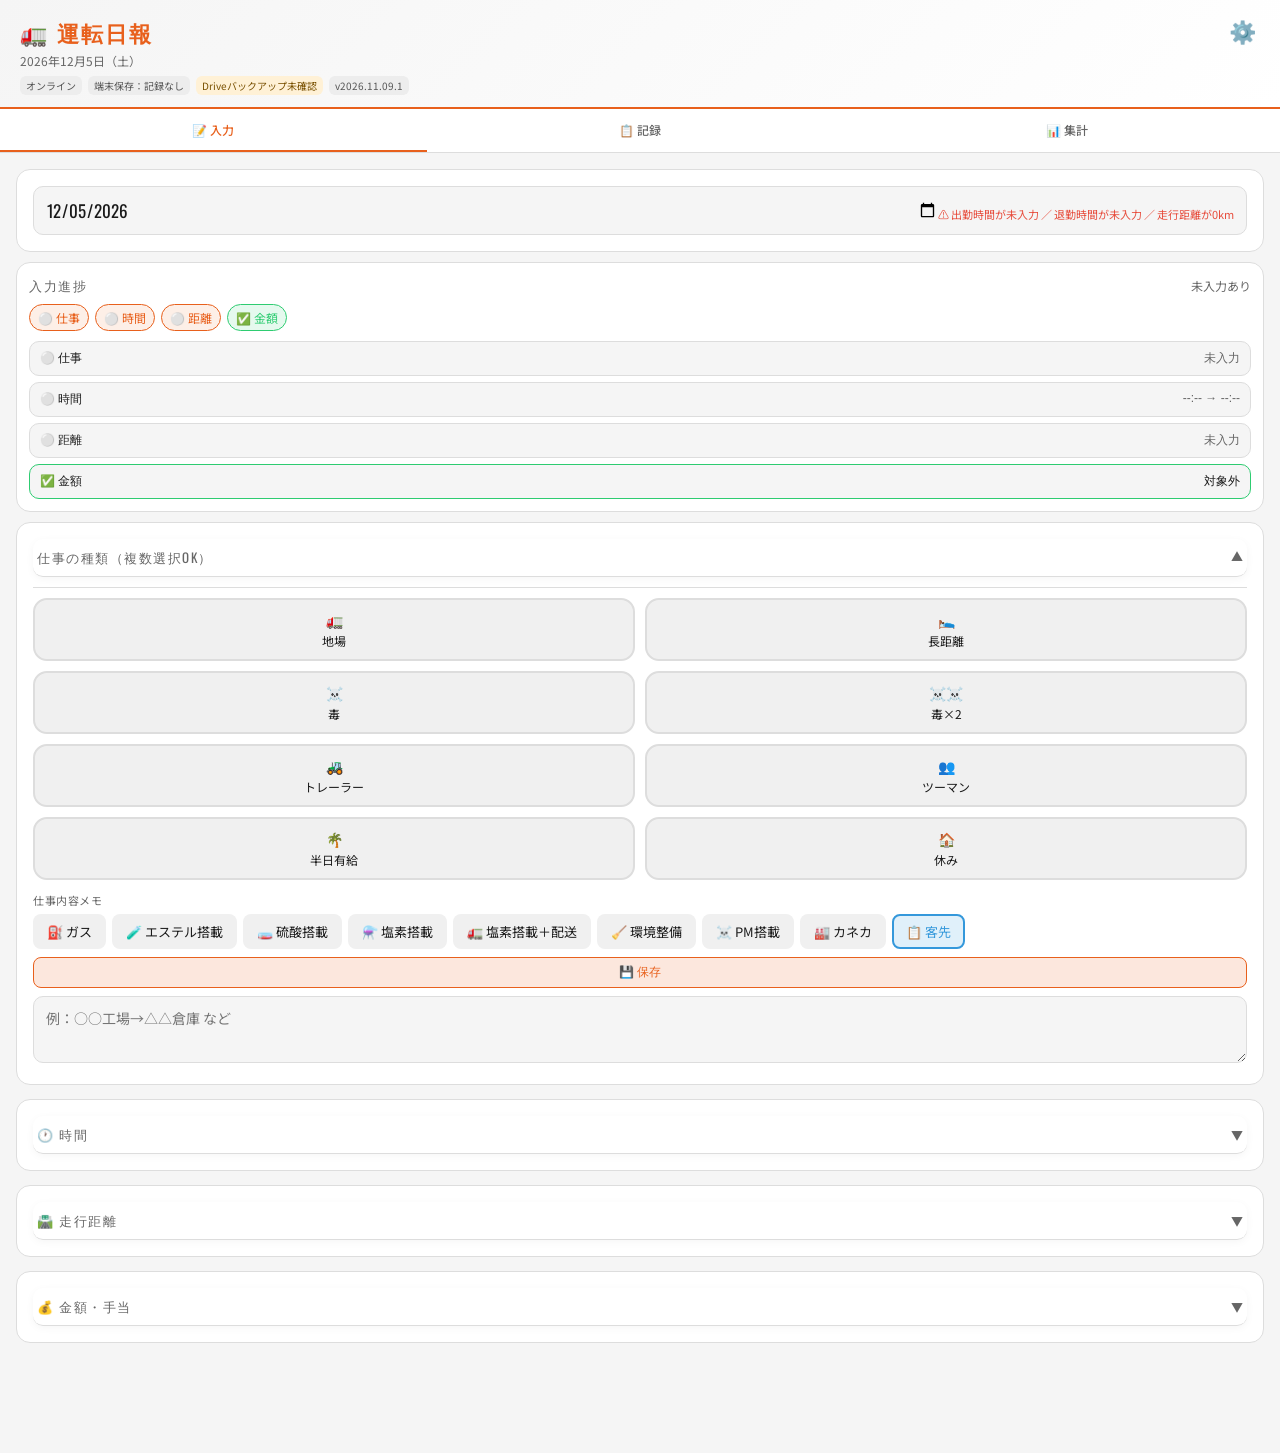
==== commit af6a2ea9: "Add network-first PWA shell and save-status display without changing existing app logic (2026.11.09." ====
--- a/index.html
+++ b/index.html
@@ -6,12 +6,16 @@
 <meta name="viewport" content="width=device-width, initial-scale=1.0, maximum-scale=1.0, user-scalable=no">
 <meta name="apple-mobile-web-app-capable" content="yes">
 <meta name="apple-mobile-web-app-status-bar-style" content="black-translucent">
-<meta name="theme-color" content="#0f1923">
+<meta name="theme-color" content="#f5f5f5">
 <meta name="mobile-web-app-capable" content="yes">
 <meta name="application-name" content="運転日報">
 <title>🚛 運転日報</title>
-<!-- latest: PROD complete integrated UTF-8 safe build 2026-09-01 -->
-<link rel="manifest" href="manifest.json">
+<meta name="apple-mobile-web-app-title" content="運転日報">
+<meta name="application-version" content="2026.11.09.1">
+<link rel="icon" type="image/png" sizes="192x192" href="./icons/icon-192.png">
+<link rel="apple-touch-icon" sizes="180x180" href="./icons/apple-touch-icon.png">
+<!-- latest: PROD complete integrated PWA build 2026.11.09.1 -->
+<link rel="manifest" href="./manifest.webmanifest">
 <link rel="preconnect" href="https://fonts.googleapis.com">
 <link href="https://fonts.googleapis.com/css2?family=Oswald:wght@400;600;700&family=Noto+Sans+JP:wght@400;500;700&display=swap" rel="stylesheet">
 <style>
@@ -106,6 +110,12 @@
 
 .distance-mode-btn{flex-shrink:0;padding:10px 7px;border:1px solid var(--accent);border-radius:9px;background:rgba(230,105,25,.08);color:var(--accent);font-size:11px;font-weight:700;min-width:70px;cursor:pointer;}
 .distance-mode-btn.one-man{background:var(--accent);color:#fff;}
+
+/* PWA status row: wraps on small screens without changing existing controls. */
+.app-save-status{display:flex;flex-wrap:wrap;gap:4px 6px;margin-top:7px;font-size:10px;line-height:1.5}
+.app-save-status span{padding:2px 6px;border-radius:6px;background:#ededed;color:#555;overflow-wrap:anywhere}
+.app-save-status span[data-kind="warning"]{background:#fff1d6;color:#795000}
+.app-save-status span[data-kind="error"]{background:#ffe4e4;color:#a51e1e}
 </style>
 </head>
 <body>
@@ -115,6 +125,12 @@
     <button onclick="openSettings()" style="background:none;border:none;color:var(--muted);font-size:22px;cursor:pointer;padding:4px;">⚙️</button>
   </div>
   <div class="header-date" id="headerDate"></div>
+  <div class="app-save-status" role="status" aria-live="polite" aria-atomic="true">
+    <span id="appConnectionStatus">接続確認中…</span>
+    <span id="appLocalSaveStatus">端末保存確認中…</span>
+    <span id="appDriveSaveStatus">Drive保存確認中…</span>
+    <span id="appPwaStatus">v2026.11.09.1</span>
+  </div>
 </div>
 <div class="tabs">
   <div class="tab active" onclick="showTab('input')">📝 入力</div>
@@ -2075,7 +2091,7 @@
 
   var originalDelete=window.deleteRecord;
   window.deleteRecord=function(){
-    var r=getRecords().find(function(x){return String(x.id)===String(currentModalId)});
+    var r=getRecords().find(function(x){return String(x.id)===String(activeModal)});
     if(r&&isMonthClosed(r.date)){showToast('🔒 締め済みの月は削除できません',true);return;}
     return originalDelete.apply(this,arguments);
   };
@@ -2430,6 +2446,157 @@
 - 旧記録は従来どおり計算。入力画面・詳細・月間集計・表計算出力へ計算結果を反映
 - バックアップ形式v7。Drive保存確認、残業・各種手当など既存機能を維持
 -->
+<script id="truckLogPwaIntegration">
+/* 運転日報 PWA 2026.11.09.1: display-only status; existing data keys stay unchanged. */
+(function () {
+  'use strict';
+  var VERSION = '2026.11.09.1';
+  var registration = null;
+  var updateInFlight = null;
+  var updateReady = false;
+  var pwaError = '';
+  var storageWriteError = false;
+  var renderTimer = null;
+
+  function putStatus(id, text, kind, title) {
+    var element = document.getElementById(id);
+    if (!element) return;
+    element.textContent = text;
+    element.dataset.kind = kind || 'normal';
+    element.title = title || text;
+  }
+  function renderStatus() {
+    renderTimer = null;
+    putStatus('appConnectionStatus', navigator.onLine === false ? 'オフライン' : 'オンライン',
+      navigator.onLine === false ? 'warning' : 'normal');
+    try {
+      var raw = devGetItem('truckRecords');
+      var records = JSON.parse(raw || '[]');
+      if (!Array.isArray(records)) throw new Error('invalid records');
+      putStatus('appLocalSaveStatus',
+        storageWriteError ? '端末保存エラー' : records.length ? '端末保存済み（' + records.length + '件）' : '端末保存：記録なし',
+        storageWriteError ? 'error' : 'normal',
+        storageWriteError ? '端末への書き込みに失敗しました。保存容量などを確認してください。' : '端末に保存された日報の件数です。入力中の変更は保存ボタンで確定してください。');
+      var history = JSON.parse(devGetItem('gasBackupHistoryV2') || '[]');
+      if (!Array.isArray(history)) throw new Error('invalid history');
+      var pending = history.filter(function (entry) {
+        return entry && entry.status !== 'saved' && !entry.suppressedBy;
+      }).sort(function (a, b) { return b.createdAt - a.createdAt; });
+      var lastConfirmed = devGetItem('lastGasBackupAt');
+      var dateText = lastConfirmed && !isNaN(Date.parse(lastConfirmed)) ? formatBackupDate(lastConfirmed) : '';
+      var title = dateText ? '最後にDrive保存を確認した日時：' + dateText + '。共有同期ではなくバックアップです。' : '共有同期ではなく、既存のDriveバックアップの確認状態です。';
+      if (pending.some(function (entry) { return entry.status === 'sending'; })) {
+        putStatus('appDriveSaveStatus', 'Drive保存確認中…', 'warning', title);
+      } else if (pending.some(function (entry) { return entry.status === 'failed'; })) {
+        putStatus('appDriveSaveStatus', 'Driveバックアップエラー', 'error', title);
+      } else if (pending.length) {
+        putStatus('appDriveSaveStatus', 'Drive保存未確認', 'warning', title);
+      } else if (dateText) {
+        putStatus('appDriveSaveStatus', 'Driveバックアップ済み ' + dateText, 'normal', title);
+      } else {
+        putStatus('appDriveSaveStatus', 'Driveバックアップ未確認', 'warning', title);
+      }
+    } catch (error) {
+      putStatus('appLocalSaveStatus', '保存状態を確認できません', 'error', '端末のデータは変更していません。設定画面でバックアップを確認してください。');
+      putStatus('appDriveSaveStatus', 'Drive保存状態不明', 'warning');
+    }
+    putStatus('appPwaStatus', pwaError || (updateReady ? '更新準備済み・次回起動で反映' : 'v' + VERSION),
+      pwaError ? 'warning' : 'normal', 'PWA版 v' + VERSION + '。入力を守るため更新時に画面を自動再読み込みしません。');
+  }
+  function scheduleStatus() {
+    if (renderTimer !== null) return;
+    renderTimer = setTimeout(renderStatus, 0);
+  }
+  // Observe the existing storage helper without changing its prefix, key, values,
+  // return value or exception behavior. No new storage location is created.
+  var originalSetItem = window.devSetItem;
+  window.devSetItem = function (key, value) {
+    try {
+      var result = originalSetItem.apply(this, arguments);
+      if (key === 'truckRecords') storageWriteError = false;
+      scheduleStatus();
+      return result;
+    } catch (error) {
+      if (key === 'truckRecords') storageWriteError = true;
+      scheduleStatus();
+      throw error;
+    }
+  };
+  var originalRemoveItem = window.devRemoveItem;
+  window.devRemoveItem = function () {
+    try { return originalRemoveItem.apply(this, arguments); }
+    finally { scheduleStatus(); }
+  };
+  function checkForUpdate() {
+    if (!registration || navigator.onLine === false) return Promise.resolve();
+    if (updateInFlight) return updateInFlight;
+    updateInFlight = registration.update().then(function () {
+      pwaError = '';
+    }).catch(function () {
+      pwaError = 'アプリ更新確認を再試行します';
+    }).finally(function () {
+      updateInFlight = null;
+      scheduleStatus();
+    });
+    return updateInFlight;
+  }
+  function watchWorker(worker) {
+    if (!worker) return;
+    worker.addEventListener('statechange', function () {
+      if (worker.state === 'installed' && navigator.serviceWorker.controller) {
+        updateReady = true;
+        scheduleStatus();
+      }
+    });
+  }
+  function start() {
+    renderStatus();
+    if (!('serviceWorker' in navigator) || location.protocol !== 'https:') return;
+    var alreadyControlled = !!navigator.serviceWorker.controller;
+    navigator.serviceWorker.addEventListener('controllerchange', function () {
+      if (alreadyControlled) updateReady = true;
+      alreadyControlled = true;
+      scheduleStatus();
+    });
+    // Relative URLs keep /truck-log/ and the original Pages storage origin.
+    navigator.serviceWorker.register('./sw.js', {scope: './', updateViaCache: 'none'})
+      .then(function (reg) {
+        registration = reg;
+        if (reg.waiting) updateReady = true;
+        watchWorker(reg.installing);
+        reg.addEventListener('updatefound', function () { watchWorker(reg.installing); });
+        checkForUpdate();
+        scheduleStatus();
+      }).catch(function () {
+        pwaError = 'オフライン起動の準備を再確認してください';
+        scheduleStatus();
+      });
+  }
+  window.addEventListener('storage', scheduleStatus);
+  window.addEventListener('online', function () { scheduleStatus(); checkForUpdate(); });
+  window.addEventListener('offline', scheduleStatus);
+  window.addEventListener('pageshow', function () { scheduleStatus(); checkForUpdate(); });
+  document.addEventListener('visibilitychange', function () {
+    if (!document.hidden) { scheduleStatus(); checkForUpdate(); }
+  });
+  if (document.readyState === 'loading') document.addEventListener('DOMContentLoaded', start, {once: true});
+  else start();
+})();
+
+</script>
+<!--
+変更履歴 2026/11/09 PROD PWA v2026.11.09.1
+- main最新版633a33c8の完全統合版を維持し、PWAマニフェスト・通常/マスカブルアイコンを追加
+- start_url/scopeは./、同じGitHub Pagesオリジンと/truck-log/を使用
+- Service Workerは同一オリジンの画面と指定静的ファイルのみネットワーク優先、通信不能時キャッシュ起動
+- no-store、updateViaCache:none、起動/画面復帰時の更新確認、skipWaiting/clients.claimを追加
+- このアプリ専用の旧キャッシュだけ削除。localStorageキー・保存処理・バックアップ形式を維持
+- POST・Apps Script・Drive通信はキャッシュ対象外。Apps Scriptの変更なし
+- ヘッダーに端末保存件数・Drive保存確認日時/未確認/エラー・接続状態を表示
+- 入力保護のため更新検出時の強制再読み込みなし。次の画面起動でネットワーク最新版を取得
+- ツーマン/ワンマン距離、硫酸搭載、各種手当、月末締め、削除修正など既存機能を維持
+-->
 </body>
 </html>
 
+
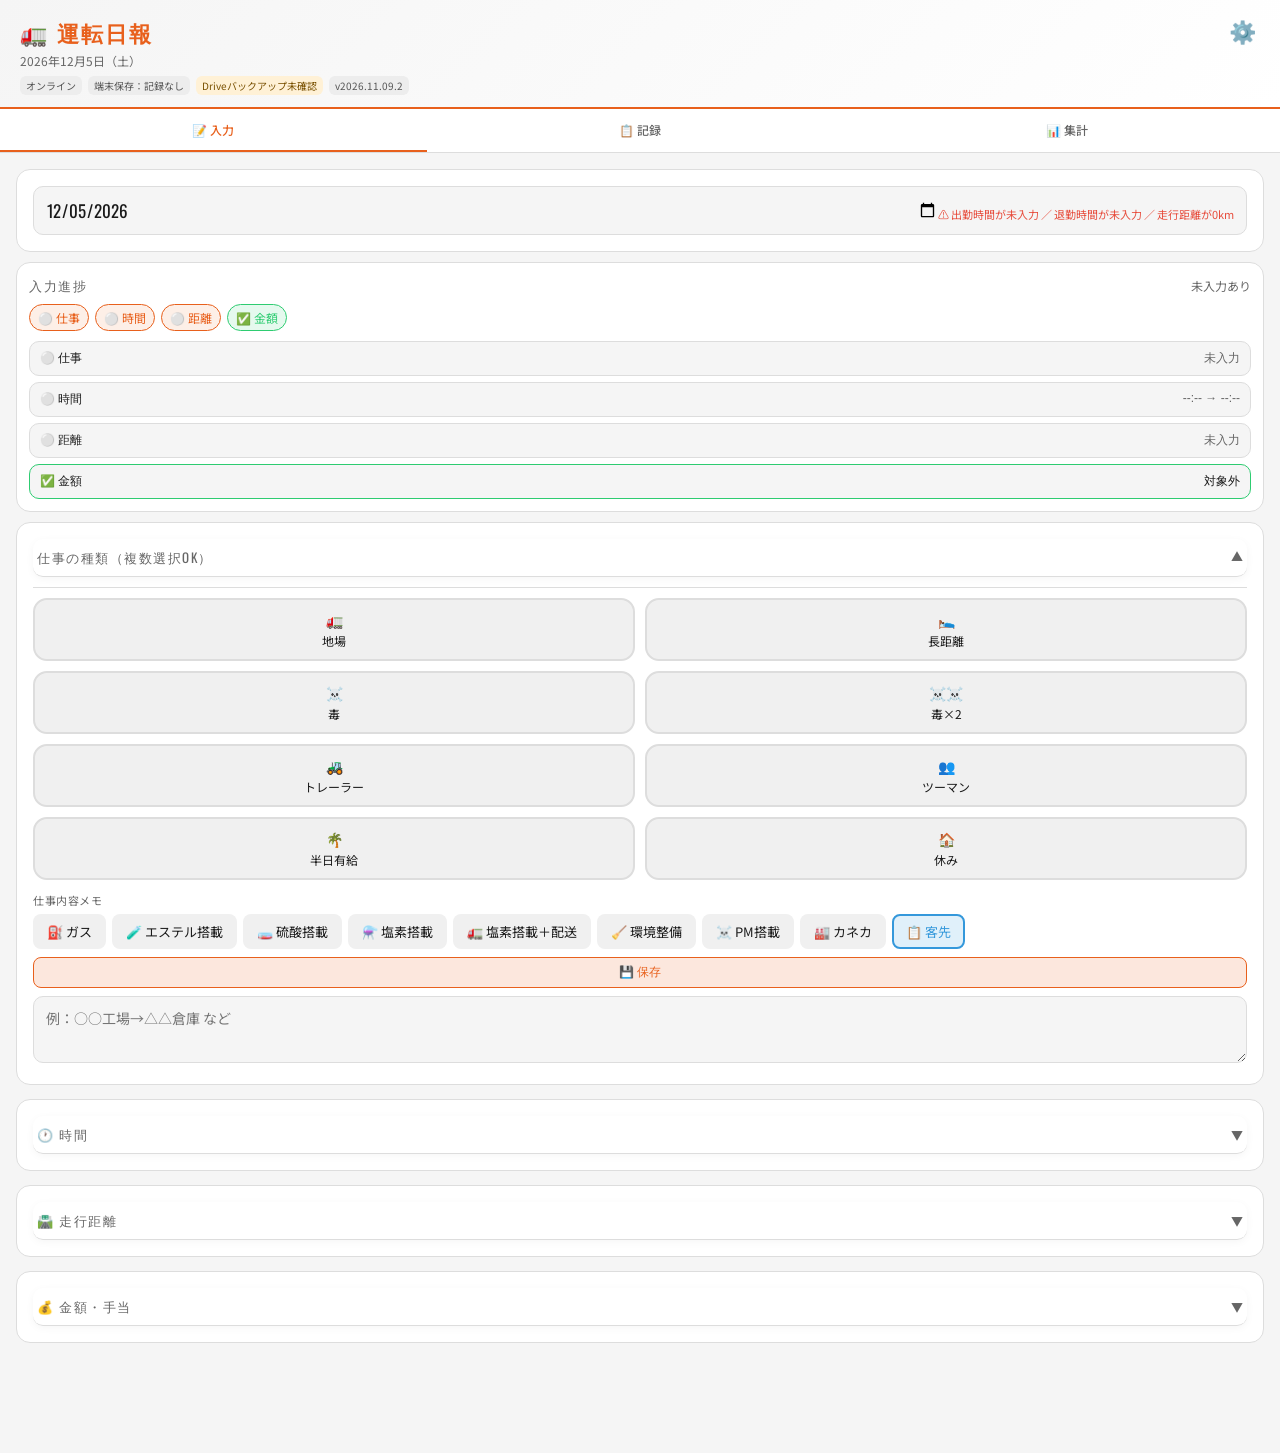
==== commit f0b4f1f0: "Fix PWA manifest identity collision with other apps on same origin (2026.11.09.2)" ====
--- a/index.html
+++ b/index.html
@@ -11,11 +11,11 @@
 <meta name="application-name" content="運転日報">
 <title>🚛 運転日報</title>
 <meta name="apple-mobile-web-app-title" content="運転日報">
-<meta name="application-version" content="2026.11.09.1">
+<meta name="application-version" content="2026.11.09.2">
 <link rel="icon" type="image/png" sizes="192x192" href="./icons/icon-192.png">
 <link rel="apple-touch-icon" sizes="180x180" href="./icons/apple-touch-icon.png">
-<!-- latest: PROD complete integrated PWA build 2026.11.09.1 -->
-<link rel="manifest" href="./manifest.webmanifest">
+<!-- latest: PROD complete integrated PWA build 2026.11.09.2 -->
+<link rel="manifest" href="./manifest.webmanifest?v=2026.11.09.2">
 <link rel="preconnect" href="https://fonts.googleapis.com">
 <link href="https://fonts.googleapis.com/css2?family=Oswald:wght@400;600;700&family=Noto+Sans+JP:wght@400;500;700&display=swap" rel="stylesheet">
 <style>
@@ -129,7 +129,7 @@
     <span id="appConnectionStatus">接続確認中…</span>
     <span id="appLocalSaveStatus">端末保存確認中…</span>
     <span id="appDriveSaveStatus">Drive保存確認中…</span>
-    <span id="appPwaStatus">v2026.11.09.1</span>
+    <span id="appPwaStatus">v2026.11.09.2</span>
   </div>
 </div>
 <div class="tabs">
@@ -2447,10 +2447,10 @@
 - バックアップ形式v7。Drive保存確認、残業・各種手当など既存機能を維持
 -->
 <script id="truckLogPwaIntegration">
-/* 運転日報 PWA 2026.11.09.1: display-only status; existing data keys stay unchanged. */
+/* 運転日報 PWA 2026.11.09.2: display-only status; existing data keys stay unchanged. */
 (function () {
   'use strict';
-  var VERSION = '2026.11.09.1';
+  var VERSION = '2026.11.09.2';
   var registration = null;
   var updateInFlight = null;
   var updateReady = false;
@@ -2585,7 +2585,7 @@
 
 </script>
 <!--
-変更履歴 2026/11/09 PROD PWA v2026.11.09.1
+変更履歴 2026/11/09 PROD PWA v2026.11.09.2
 - main最新版633a33c8の完全統合版を維持し、PWAマニフェスト・通常/マスカブルアイコンを追加
 - start_url/scopeは./、同じGitHub Pagesオリジンと/truck-log/を使用
 - Service Workerは同一オリジンの画面と指定静的ファイルのみネットワーク優先、通信不能時キャッシュ起動
@@ -2596,7 +2596,15 @@
 - 入力保護のため更新検出時の強制再読み込みなし。次の画面起動でネットワーク最新版を取得
 - ツーマン/ワンマン距離、硫酸搭載、各種手当、月末締め、削除修正など既存機能を維持
 -->
+<!--
+変更履歴 2026/11/09 PROD PWA v2026.11.09.2
+- manifest idを./から/truck-log/へ修正。idはstart_urlのorigin基準で解決されるため同一ドメイン上のせどりアプリと衝突していた
+- start_url/scopeは./のまま維持。同じオリジン・同じlocalStorage・同じ日報/Drive/Apps Script設定を使用
+- manifestリンクのバージョンとService Workerキャッシュを更新。更新時に日報や他アプリの保存データは削除しない
+- 既存日報機能・ツーマン/ワンマン・各種手当・バックアップ/復元・PWA起動処理を維持
+-->
 </body>
 </html>
 
 
+
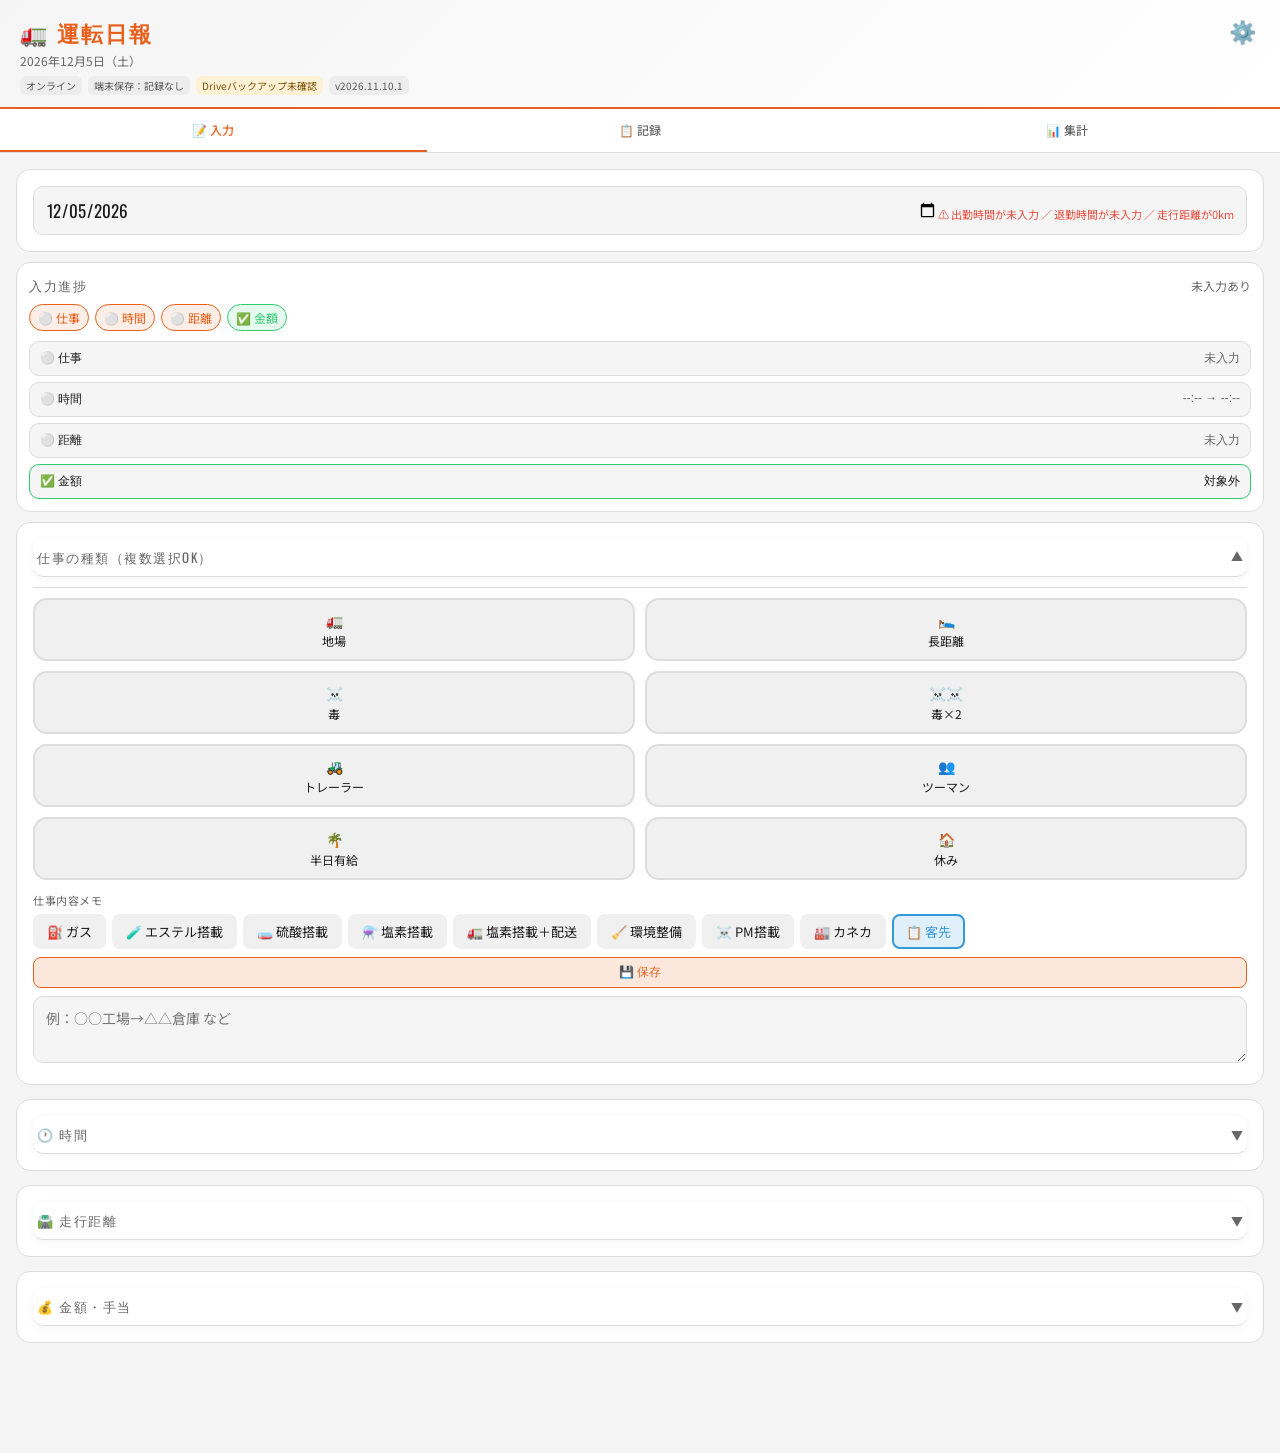
==== commit b3e187e0: "Show two skull icons in record calendar for toxic allowance x2 (2026.11.10.1)" ====
--- a/index.html
+++ b/index.html
@@ -11,10 +11,10 @@
 <meta name="application-name" content="運転日報">
 <title>🚛 運転日報</title>
 <meta name="apple-mobile-web-app-title" content="運転日報">
-<meta name="application-version" content="2026.11.09.2">
+<meta name="application-version" content="2026.11.10.1">
 <link rel="icon" type="image/png" sizes="192x192" href="./icons/icon-192.png">
 <link rel="apple-touch-icon" sizes="180x180" href="./icons/apple-touch-icon.png">
-<!-- latest: PROD complete integrated PWA build 2026.11.09.2 -->
+<!-- latest: PROD complete integrated PWA build 2026.11.10.1 -->
 <link rel="manifest" href="./manifest.webmanifest?v=2026.11.09.2">
 <link rel="preconnect" href="https://fonts.googleapis.com">
 <link href="https://fonts.googleapis.com/css2?family=Oswald:wght@400;600;700&family=Noto+Sans+JP:wght@400;500;700&display=swap" rel="stylesheet">
@@ -129,7 +129,7 @@
     <span id="appConnectionStatus">接続確認中…</span>
     <span id="appLocalSaveStatus">端末保存確認中…</span>
     <span id="appDriveSaveStatus">Drive保存確認中…</span>
-    <span id="appPwaStatus">v2026.11.09.2</span>
+    <span id="appPwaStatus">v2026.11.10.1</span>
   </div>
 </div>
 <div class="tabs">
@@ -1249,7 +1249,21 @@
   }
 }
 function loadRecordToForm(r){editingId=r.id;selectedJobs=(r.jobs||[]).map(function(j){return j==='ツーマン'?'横乗り':j;});document.querySelectorAll('.job-btn').forEach(function(b){b.classList.toggle('selected',selectedJobs.includes(b.dataset.job))});setTimePicker('start',r.startTime||'');setTimePicker('end',r.endTime||'');setOvertimePicker(r.overtime||0);var segments=getDistanceSegments(r);distanceOneManOverrides=segments.map(function(s){return s.oneMan;});[1,2,3].forEach(function(n){document.getElementById('distance'+n).value=segments[n-1].distance||'';});document.getElementById('distance').value=r.distance||'';document.getElementById('distanceTotal').innerHTML=(r.distance||0).toLocaleString()+' <span style="font-size:12px;color:var(--muted);">km</span>';document.getElementById('longDistancePay').value=r.longDistancePay||'';toxicCount=r.toxicCount||0;document.getElementById('toxicBtn1').classList.toggle('selected',toxicCount===1);document.getElementById('toxicBtn2').classList.toggle('selected',toxicCount===2);document.getElementById('toxicDisplay').textContent=toxicCount>0?'☠️×'+toxicCount+' = '+(toxicCount*2500).toLocaleString()+'円':'未選択';trailerOn=r.trailerOn||false;document.getElementById('trailerBtn').classList.toggle('selected',trailerOn);document.getElementById('trailerStatus').textContent=trailerOn?'✅ 3,000円':'タップでON';document.getElementById('trailerStatus').style.color=trailerOn?'var(--accent)':'var(--muted)';document.getElementById('jobMemo').value=normalizeJobMemoText(r.jobMemo||'');updateTwoManDistanceInfo();showToast('📋 入力済みデータを読み込みました');updateInputProgress();openOnlyNextRequiredAccordion();}
-function renderRecords(){var monthStr=currentYear+'-'+String(currentMonth+1).padStart(2,'0');document.getElementById('recordsMonthLabel').textContent=currentYear+'年'+(currentMonth+1)+'月';renderLeavePanel();var sw=document.getElementById('searchBox')?document.getElementById('searchBox').value.trim().toLowerCase():'';var list=document.getElementById('recordsList');if(sw){var res=getRecords().filter(function(r){return(r.jobMemo||'').toLowerCase().includes(sw)||(r.jobs||[]).join('').toLowerCase().includes(sw)}).sort(function(a,b){return b.date.localeCompare(a.date)});if(!res.length){list.innerHTML='<div class="empty"><div class="empty-icon">🔍</div>「'+sw+'」の記録はありません</div>';return}list.innerHTML=res.map(recordCardHtml).join('');return}var all=getRecords().filter(function(r){return r.date&&r.date.startsWith(monthStr)}),rm={};renderMonthOvertimeSummary(all);all.forEach(function(r){rm[r.date]=r});var firstDay=new Date(currentYear,currentMonth,1).getDay(),dim=new Date(currentYear,currentMonth+1,0).getDate(),html='<div class="cal-grid">';['日','月','火','水','木','金','土'].forEach(function(d,i){var c=i===0?'color:#e74c3c':i===6?'color:#3498db':'color:var(--muted)';html+='<div class="cal-head" style="'+c+'">'+d+'</div>'});for(var i=0;i<firstDay;i++)html+='<div class="cal-cell empty"></div>';for(var day=1;day<=dim;day++){var ds=currentYear+'-'+String(currentMonth+1).padStart(2,'0')+'-'+String(day).padStart(2,'0'),dow=new Date(currentYear,currentMonth,day).getDay(),r=rm[ds],hd=!!r,jobs=r?(r.jobs||[]):[],je=r?jobs.map(function(j){return JOB_EMOJI[j]||''}).join(''):'';var dc=getDateColor(ds,dow),ih=HOLIDAYS.has(ds),companyHolidayName=getCompanyHolidayName(ds),dayCls='cal-cell '+(hd?'has-data ':'')+(companyHolidayName?'company-holiday-cell ':'')+(jobs.includes('休み')?'rest-day ':jobs.includes('半日有給')?'half-paid-day ':'');var isToday=ds===getLocalDateStr();html+='<div '+(isToday?'id="cal-today"':'')+' class="'+dayCls+'" onclick="'+(hd?'showModal('+r.id+')':"goToInput('"+ds+"')")+'" style="'+(isToday?'outline:2px solid #3498db;outline-offset:-2px;':'')+'"><div class="cal-day" style="'+dc+'">'+day+(ih?'🎌':'')+'</div>'+(companyHolidayName?'<div class="company-holiday-label">🏢 '+escapeHtml(companyHolidayName)+'</div>':'')+(hd?('<div class="cal-emoji">'+(je||'—')+'</div>'+(r.startTime?'<div class="cal-time">出 '+r.startTime+'</div>':'')+(r.endTime?'<div class="cal-time">退 '+r.endTime+'</div>':'')+(calcEffectiveOvertimeHours(r)>0?'<div class="cal-time">残 '+formatHour(calcEffectiveOvertimeHours(r))+'h</div>':'')+(r.jobMemo?'<div class="cal-memo">'+escapeHtml(formatJobMemoText(r.jobMemo))+'</div>':'')):'')+'</div>'}list.innerHTML=html+'</div>';}
+function getCalendarJobEmoji(r){
+  if(!r)return '';
+  var jobs=r.jobs||[],count;
+  if(r.toxicCount!==undefined&&r.toxicCount!==null&&r.toxicCount!==''){
+    count=parseInt(r.toxicCount,10)||0;
+  }else if((parseFloat(r.toxicPay)||0)>0){
+    count=(parseFloat(r.toxicPay)||0)>=5000?2:1;
+  }else{
+    count=jobs.includes('毒×2')?2:(jobs.includes('毒手当')?1:0);
+  }
+  count=Math.max(0,Math.min(2,count));
+  return jobs.filter(function(j){return j!=='毒手当'&&j!=='毒×2';})
+    .map(function(j){return JOB_EMOJI[j]||'';}).join('')+'☠️'.repeat(count);
+}
+function renderRecords(){var monthStr=currentYear+'-'+String(currentMonth+1).padStart(2,'0');document.getElementById('recordsMonthLabel').textContent=currentYear+'年'+(currentMonth+1)+'月';renderLeavePanel();var sw=document.getElementById('searchBox')?document.getElementById('searchBox').value.trim().toLowerCase():'';var list=document.getElementById('recordsList');if(sw){var res=getRecords().filter(function(r){return(r.jobMemo||'').toLowerCase().includes(sw)||(r.jobs||[]).join('').toLowerCase().includes(sw)}).sort(function(a,b){return b.date.localeCompare(a.date)});if(!res.length){list.innerHTML='<div class="empty"><div class="empty-icon">🔍</div>「'+sw+'」の記録はありません</div>';return}list.innerHTML=res.map(recordCardHtml).join('');return}var all=getRecords().filter(function(r){return r.date&&r.date.startsWith(monthStr)}),rm={};renderMonthOvertimeSummary(all);all.forEach(function(r){rm[r.date]=r});var firstDay=new Date(currentYear,currentMonth,1).getDay(),dim=new Date(currentYear,currentMonth+1,0).getDate(),html='<div class="cal-grid">';['日','月','火','水','木','金','土'].forEach(function(d,i){var c=i===0?'color:#e74c3c':i===6?'color:#3498db':'color:var(--muted)';html+='<div class="cal-head" style="'+c+'">'+d+'</div>'});for(var i=0;i<firstDay;i++)html+='<div class="cal-cell empty"></div>';for(var day=1;day<=dim;day++){var ds=currentYear+'-'+String(currentMonth+1).padStart(2,'0')+'-'+String(day).padStart(2,'0'),dow=new Date(currentYear,currentMonth,day).getDay(),r=rm[ds],hd=!!r,jobs=r?(r.jobs||[]):[],je=getCalendarJobEmoji(r);var dc=getDateColor(ds,dow),ih=HOLIDAYS.has(ds),companyHolidayName=getCompanyHolidayName(ds),dayCls='cal-cell '+(hd?'has-data ':'')+(companyHolidayName?'company-holiday-cell ':'')+(jobs.includes('休み')?'rest-day ':jobs.includes('半日有給')?'half-paid-day ':'');var isToday=ds===getLocalDateStr();html+='<div '+(isToday?'id="cal-today"':'')+' class="'+dayCls+'" onclick="'+(hd?'showModal('+r.id+')':"goToInput('"+ds+"')")+'" style="'+(isToday?'outline:2px solid #3498db;outline-offset:-2px;':'')+'"><div class="cal-day" style="'+dc+'">'+day+(ih?'🎌':'')+'</div>'+(companyHolidayName?'<div class="company-holiday-label">🏢 '+escapeHtml(companyHolidayName)+'</div>':'')+(hd?('<div class="cal-emoji">'+(je||'—')+'</div>'+(r.startTime?'<div class="cal-time">出 '+r.startTime+'</div>':'')+(r.endTime?'<div class="cal-time">退 '+r.endTime+'</div>':'')+(calcEffectiveOvertimeHours(r)>0?'<div class="cal-time">残 '+formatHour(calcEffectiveOvertimeHours(r))+'h</div>':'')+(r.jobMemo?'<div class="cal-memo">'+escapeHtml(formatJobMemoText(r.jobMemo))+'</div>':'')):'')+'</div>'}list.innerHTML=html+'</div>';}
 
 function renderMonthOvertimeSummary(monthRecords){
   var el=document.getElementById('monthOvertimeSummaryText');
@@ -2447,10 +2461,10 @@
 - バックアップ形式v7。Drive保存確認、残業・各種手当など既存機能を維持
 -->
 <script id="truckLogPwaIntegration">
-/* 運転日報 PWA 2026.11.09.2: display-only status; existing data keys stay unchanged. */
+/* 運転日報 PWA 2026.11.10.1: display-only status; existing data keys stay unchanged. */
 (function () {
   'use strict';
-  var VERSION = '2026.11.09.2';
+  var VERSION = '2026.11.10.1';
   var registration = null;
   var updateInFlight = null;
   var updateReady = false;
@@ -2603,8 +2617,17 @@
 - manifestリンクのバージョンとService Workerキャッシュを更新。更新時に日報や他アプリの保存データは削除しない
 - 既存日報機能・ツーマン/ワンマン・各種手当・バックアップ/復元・PWA起動処理を維持
 -->
+<!--
+変更履歴 2026/11/10 PROD v2026.11.10.1
+- 記録カレンダーの毒手当アイコンを保存済みtoxicCountに合わせ、×2は☠️☠️、×1は☠️、なしは非表示に修正
+- 仕事ボタン選択に加え、カネカ/PM/硫酸搭載などで毒手当が設定された既存記録にも表示を適用
+- 回数のない旧記録は毒手当金額または仕事区分から表示を補完。既存のドクロは重複表示しない
+- 記録データ・手当計算・保存・Drive/Apps Script・PWA固有IDとscopeは変更せず、画面表示のみ修正
+- PWA版番号・専用キャッシュ番号を更新。既存機能を維持した完全統合版
+-->
 </body>
 </html>
 
 
 
+
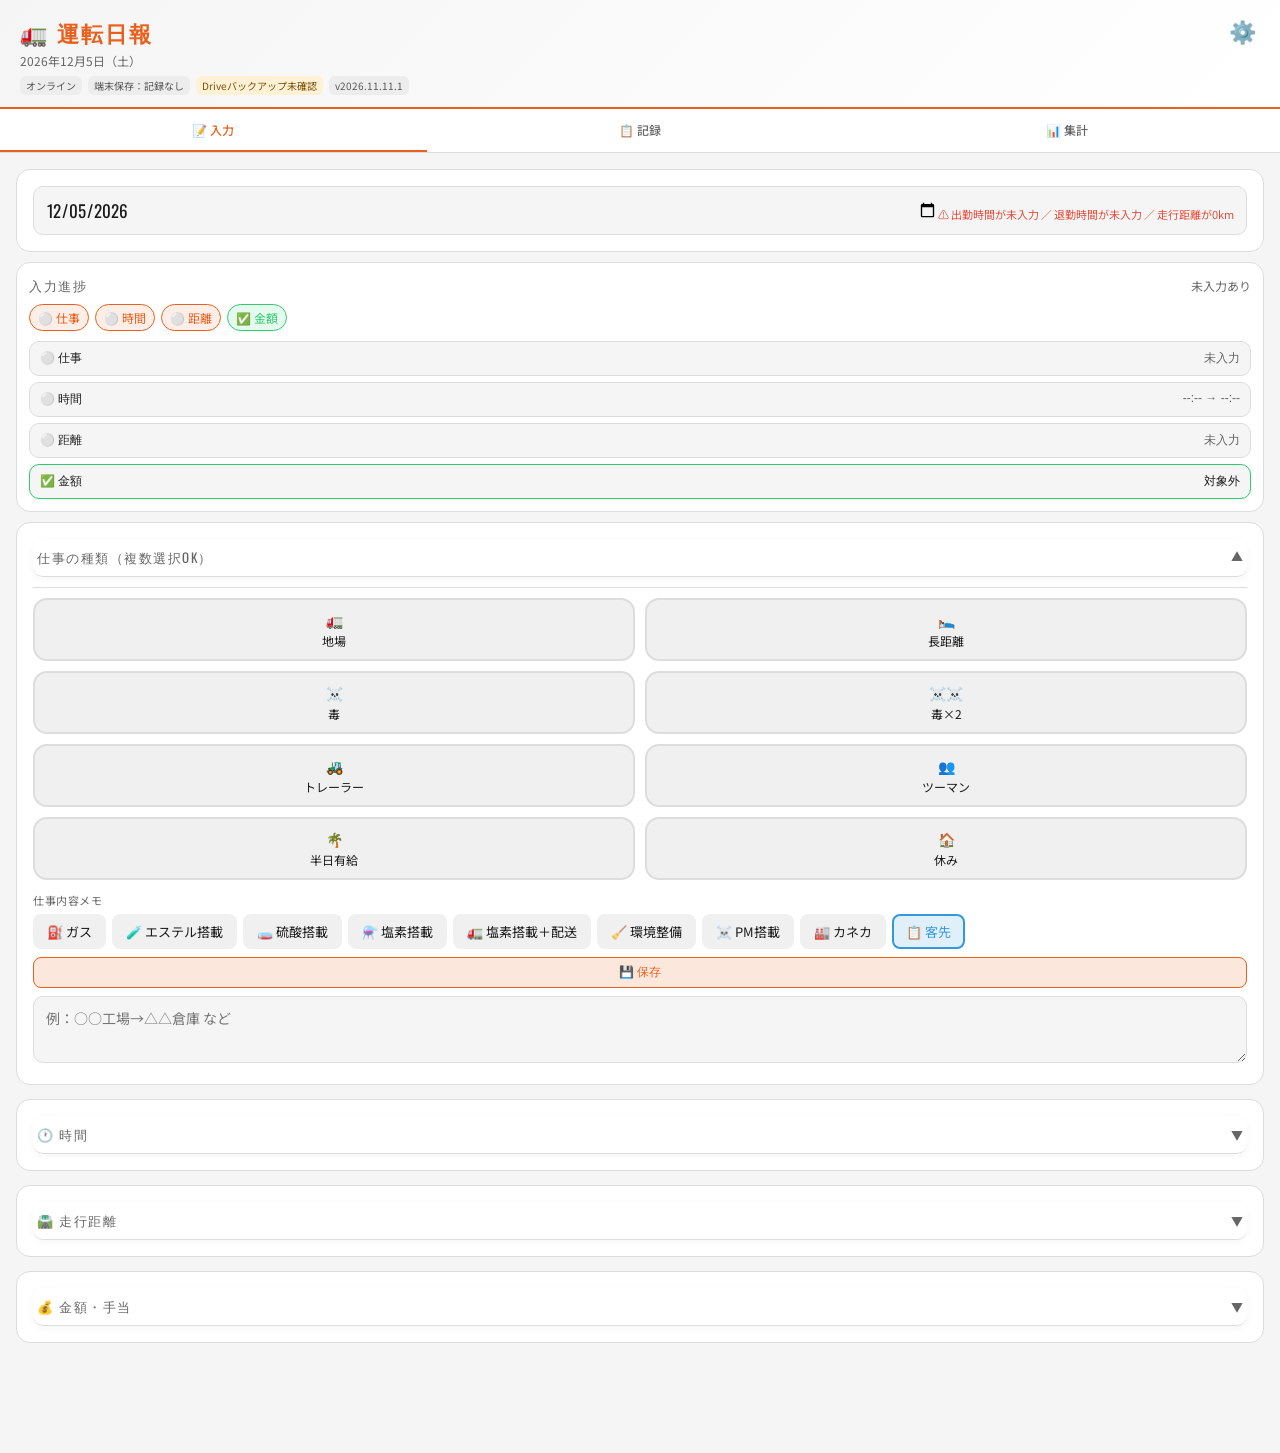
==== commit 0b88affd: "Let driver choose toxic allowance x1 or x2 when selecting chlorine loading (2026.11.11.1)" ====
--- a/index.html
+++ b/index.html
@@ -11,10 +11,10 @@
 <meta name="application-name" content="運転日報">
 <title>🚛 運転日報</title>
 <meta name="apple-mobile-web-app-title" content="運転日報">
-<meta name="application-version" content="2026.11.10.1">
+<meta name="application-version" content="2026.11.11.1">
 <link rel="icon" type="image/png" sizes="192x192" href="./icons/icon-192.png">
 <link rel="apple-touch-icon" sizes="180x180" href="./icons/apple-touch-icon.png">
-<!-- latest: PROD complete integrated PWA build 2026.11.10.1 -->
+<!-- latest: PROD complete integrated PWA build 2026.11.11.1 -->
 <link rel="manifest" href="./manifest.webmanifest?v=2026.11.09.2">
 <link rel="preconnect" href="https://fonts.googleapis.com">
 <link href="https://fonts.googleapis.com/css2?family=Oswald:wght@400;600;700&family=Noto+Sans+JP:wght@400;500;700&display=swap" rel="stylesheet">
@@ -129,7 +129,7 @@
     <span id="appConnectionStatus">接続確認中…</span>
     <span id="appLocalSaveStatus">端末保存確認中…</span>
     <span id="appDriveSaveStatus">Drive保存確認中…</span>
-    <span id="appPwaStatus">v2026.11.10.1</span>
+    <span id="appPwaStatus">v2026.11.11.1</span>
   </div>
 </div>
 <div class="tabs">
@@ -305,6 +305,17 @@
   </div>
 </div>
 
+<div class="modal-overlay" id="chlorineToxicOverlay" style="z-index:1300;" onclick="if(event.target===this)closeChlorineToxicChoice()">
+  <div class="modal" role="dialog" aria-modal="true" aria-labelledby="chlorineToxicTitle" aria-describedby="chlorineToxicDescription">
+    <div class="modal-title" id="chlorineToxicTitle">⚗️ 塩素搭載の毒手当</div>
+    <p id="chlorineToxicDescription" style="font-size:13px;line-height:1.8;margin-bottom:14px;">積み終わる時間に合わせて選んでください。</p>
+    <div style="display:flex;flex-direction:column;gap:10px;">
+      <button type="button" id="chlorineToxicOne" class="copy-btn" onclick="confirmChlorineToxicChoice(1)" style="margin:0;text-align:left;padding:16px;">☠️ ×1：午前中に積み終わる（2,500円）</button>
+      <button type="button" id="chlorineToxicTwo" class="copy-btn" onclick="confirmChlorineToxicChoice(2)" style="margin:0;text-align:left;padding:16px;">☠️☠️ ×2：午後にまたぐ（5,000円）</button>
+      <button type="button" id="chlorineToxicCancel" class="modal-close" onclick="closeChlorineToxicChoice()" style="padding:12px;">キャンセル</button>
+    </div>
+  </div>
+</div>
 <div class="modal-overlay" id="modalOverlay" onclick="closeModal(event)"><div class="modal"><div class="modal-title" id="modalTitle"></div><div id="modalContent"></div><div class="modal-btns"><button class="modal-close" onclick="closeModalDirect()">閉じる</button><button class="modal-edit" onclick="editFromModal()">✏️ 編集</button><button class="modal-delete" onclick="deleteRecord()">🗑️ 削除</button></div></div></div>
 <div class="modal-overlay" id="fareOverlay" onclick="closeFareTable(event)"><div class="modal" style="max-height:90vh;"><div style="display:flex;justify-content:space-between;align-items:center;margin-bottom:12px;"><div class="modal-title" style="margin-bottom:0;">📋 運行料金表</div><button onclick="closeFareTableDirect()" style="background:none;border:none;color:var(--muted);font-size:20px;cursor:pointer;">✕</button></div><input class="input-field" type="text" id="fareSearch" placeholder="🔍 客先名を検索..." oninput="renderFareTable()" style="font-size:14px;font-family:'Noto Sans JP',sans-serif;margin-bottom:12px;"><div style="display:flex;gap:6px;flex-wrap:wrap;margin-bottom:12px;" id="fareCategoryBtns"></div><div id="fareList" style="max-height:55vh;overflow-y:auto;"></div></div></div>
 <div class="modal-overlay" id="settingsOverlay" onclick="closeSettings(event)">
@@ -1043,7 +1054,43 @@
   document.querySelectorAll('.job-btn').forEach(function(b){b.classList.toggle('selected',selectedJobs.includes(b.dataset.job));});refreshMemoButtonStates();updateInputProgress();autoCalcOvertime();
 }
 function clearSpecialTask(job,parts){selectedJobs=selectedJobs.filter(function(j){return j!==job;});removeMemoParts(parts||[]);refreshMemoButtonStates();updateInputProgress();autoCalcOvertime();}
-function toggleChlorineOnlyTask(){if(selectedJobs.includes('塩素搭載のみ')){clearSpecialTask('塩素搭載のみ',['塩素','搭載']);showToast('⚗️ 塩素搭載を解除しました');}else{setSpecialTask('塩素搭載のみ',['塩素','搭載'],true);showToast('⚗️ 塩素搭載：走行距離0kmを設定しました');}}
+var pendingChlorineChoice=null;
+function toggleChlorineOnlyTask(){
+  if(selectedJobs.includes('塩素搭載のみ')){
+    clearSpecialTask('塩素搭載のみ',['塩素','搭載']);
+    showToast('⚗️ 塩素搭載を解除しました');return;
+  }
+  pendingChlorineChoice={date:document.getElementById('inputDate').value,editingId:editingId,focus:document.activeElement};
+  document.getElementById('chlorineToxicOverlay').classList.add('open');
+  document.getElementById('chlorineToxicOne').focus();
+}
+function closeChlorineToxicChoice(){
+  var previous=pendingChlorineChoice;pendingChlorineChoice=null;
+  document.getElementById('chlorineToxicOverlay').classList.remove('open');
+  if(previous&&previous.focus&&typeof previous.focus.focus==='function')previous.focus.focus();
+}
+function confirmChlorineToxicChoice(count){
+  var pending=pendingChlorineChoice;
+  if(!pending||(count!==1&&count!==2))return;
+  if(pending.date!==document.getElementById('inputDate').value||pending.editingId!==editingId){
+    closeChlorineToxicChoice();showToast('日付が変わりました。もう一度塩素搭載を選んでください',true);return;
+  }
+  closeChlorineToxicChoice();
+  setSpecialTask('塩素搭載のみ',['塩素','搭載'],true);
+  setToxicCountDirect(count);
+  updateTwoManDistanceInfo();updateInputProgress();
+  showToast('⚗️ 塩素搭載：毒手当×'+count+'（'+(count*2500).toLocaleString()+'円）・走行距離0kmを設定しました');
+}
+document.addEventListener('keydown',function(event){
+  if(!pendingChlorineChoice)return;
+  if(event.key==='Escape'){event.preventDefault();event.stopPropagation();closeChlorineToxicChoice();return;}
+  if(event.key==='Tab'){
+    var ids=['chlorineToxicOne','chlorineToxicTwo','chlorineToxicCancel'];
+    var index=ids.indexOf(document.activeElement&&document.activeElement.id);
+    var next=event.shiftKey?(index<=0?2:index-1):(index<0||index===2?0:index+1);
+    event.preventDefault();document.getElementById(ids[next]).focus();
+  }
+},true);
 function toggleChlorineDeliveryTask(){if(selectedJobs.includes('塩素搭載＋配送')){clearSpecialTask('塩素搭載＋配送',['塩素','搭載','配送']);showToast('🚛 塩素搭載＋配送を解除しました');}else{setSpecialTask('塩素搭載＋配送',['塩素','搭載','配送'],false);showToast('🚛 配送距離を入力してください');}}
 function toggleEnvironmentTask(){if(selectedJobs.includes('環境整備')){clearSpecialTask('環境整備',['環境整備（雑用）','環境整備']);showToast('🧹 環境整備を解除しました');}else{setSpecialTask('環境整備',['環境整備（雑用）'],true);showToast('🧹 環境整備：走行距離0kmを設定しました');}}
 function toggleKanekaMemo(){if(hasMemoPart('㈱カネカ 大阪')){removeMemo('㈱カネカ 大阪');syncKanekaPmToxic();showToast('🏭 カネカを解除しました');}else{addMemo('㈱カネカ 大阪');syncKanekaPmToxic();}refreshMemoButtonStates();}
@@ -2461,10 +2508,10 @@
 - バックアップ形式v7。Drive保存確認、残業・各種手当など既存機能を維持
 -->
 <script id="truckLogPwaIntegration">
-/* 運転日報 PWA 2026.11.10.1: display-only status; existing data keys stay unchanged. */
+/* 運転日報 PWA 2026.11.11.1: display-only status; existing data keys stay unchanged. */
 (function () {
   'use strict';
-  var VERSION = '2026.11.10.1';
+  var VERSION = '2026.11.11.1';
   var registration = null;
   var updateInFlight = null;
   var updateReady = false;
@@ -2625,9 +2672,18 @@
 - 記録データ・手当計算・保存・Drive/Apps Script・PWA固有IDとscopeは変更せず、画面表示のみ修正
 - PWA版番号・専用キャッシュ番号を更新。既存機能を維持した完全統合版
 -->
+<!--
+変更履歴 2026/11/11 PROD v2026.11.11.1
+- 塩素搭載の選択時に毒手当の選択画面を表示。午前中完了は×1（2,500円）、午後にまたぐ場合は×2（5,000円）を本人が選択
+- 選択確定までは既存入力を変更せず、キャンセル・背景タップ・Escapeで入力を維持
+- 確定時は既存の塩素搭載メモ・走行距離0km・毒手当回数/仕事ボタンを設定。通常の保存操作で記録
+- 塩素搭載解除、塩素搭載＋配送、他の仕事内容・各種手当・日報保存・Drive/Apps Script・PWA固有IDを維持
+- PWA版番号・専用キャッシュ番号を更新。既存機能を維持した完全統合版
+-->
 </body>
 </html>
 
 
 
 
+
